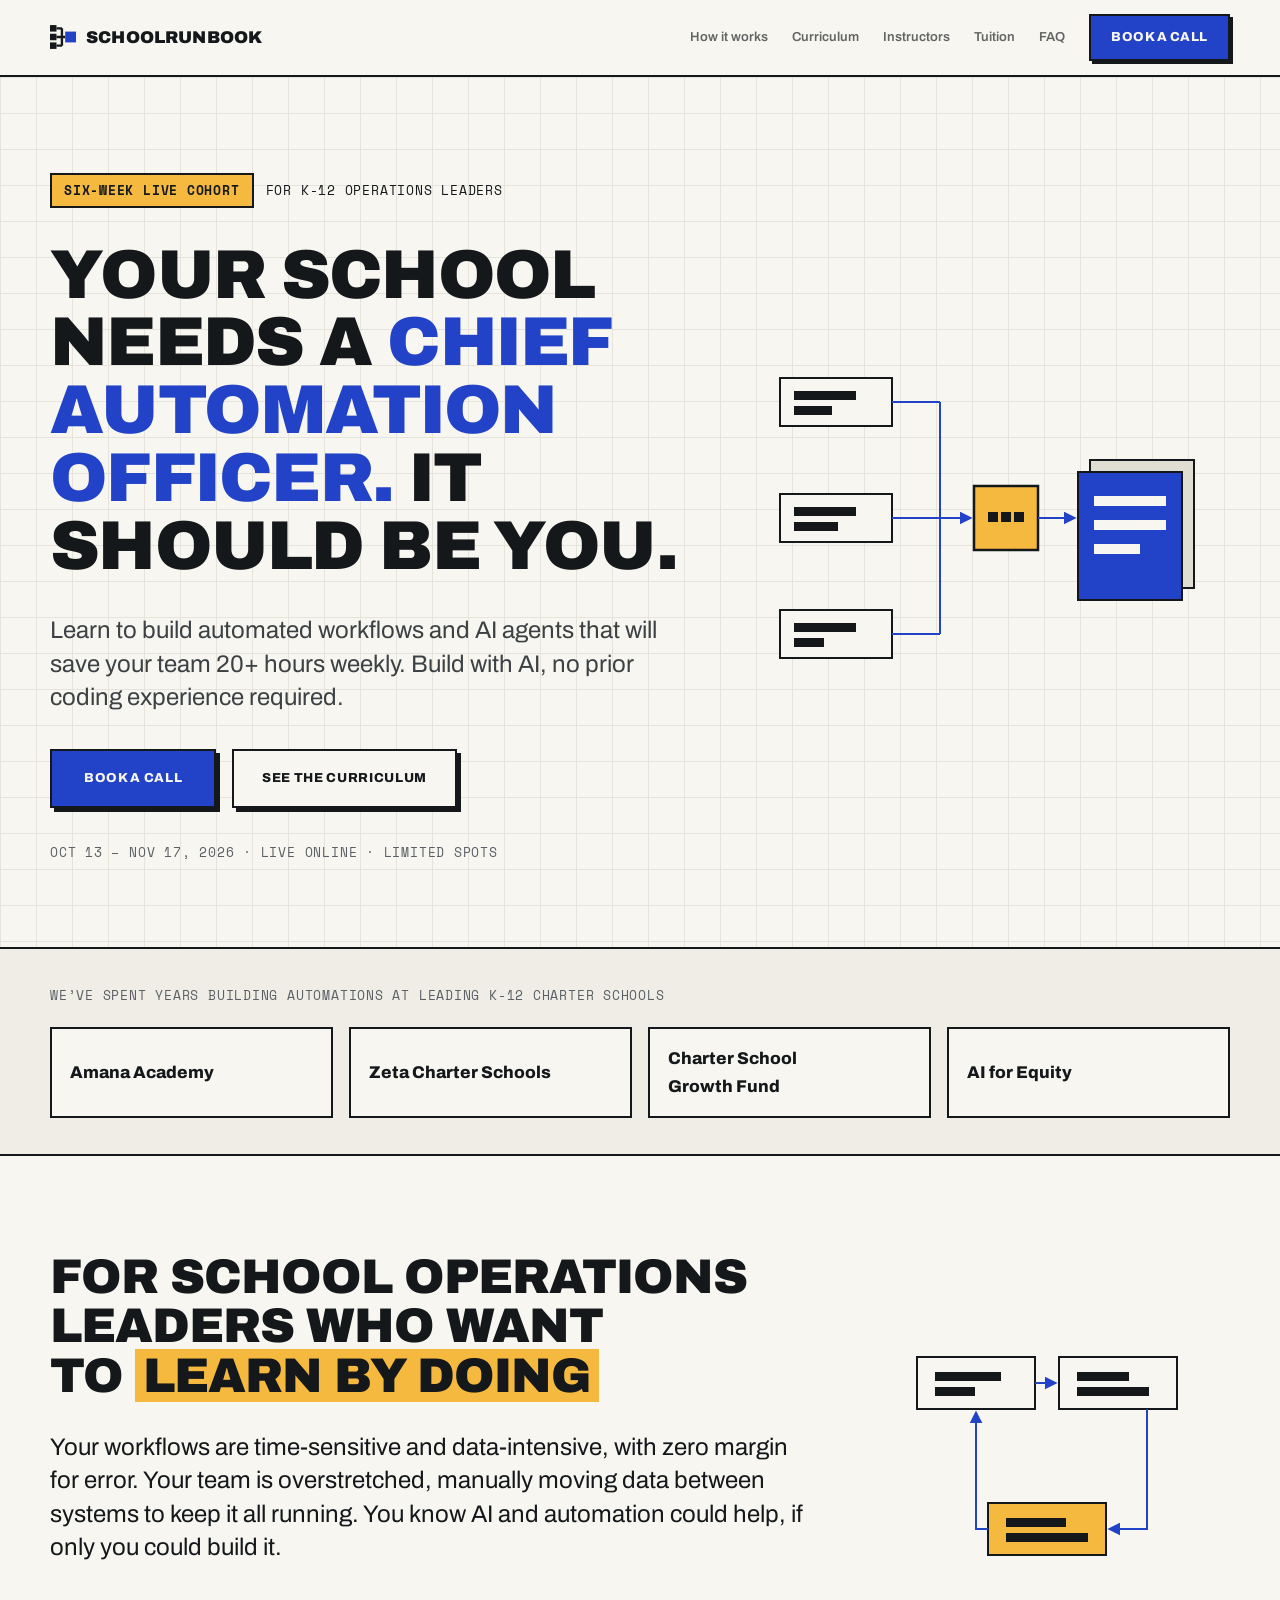
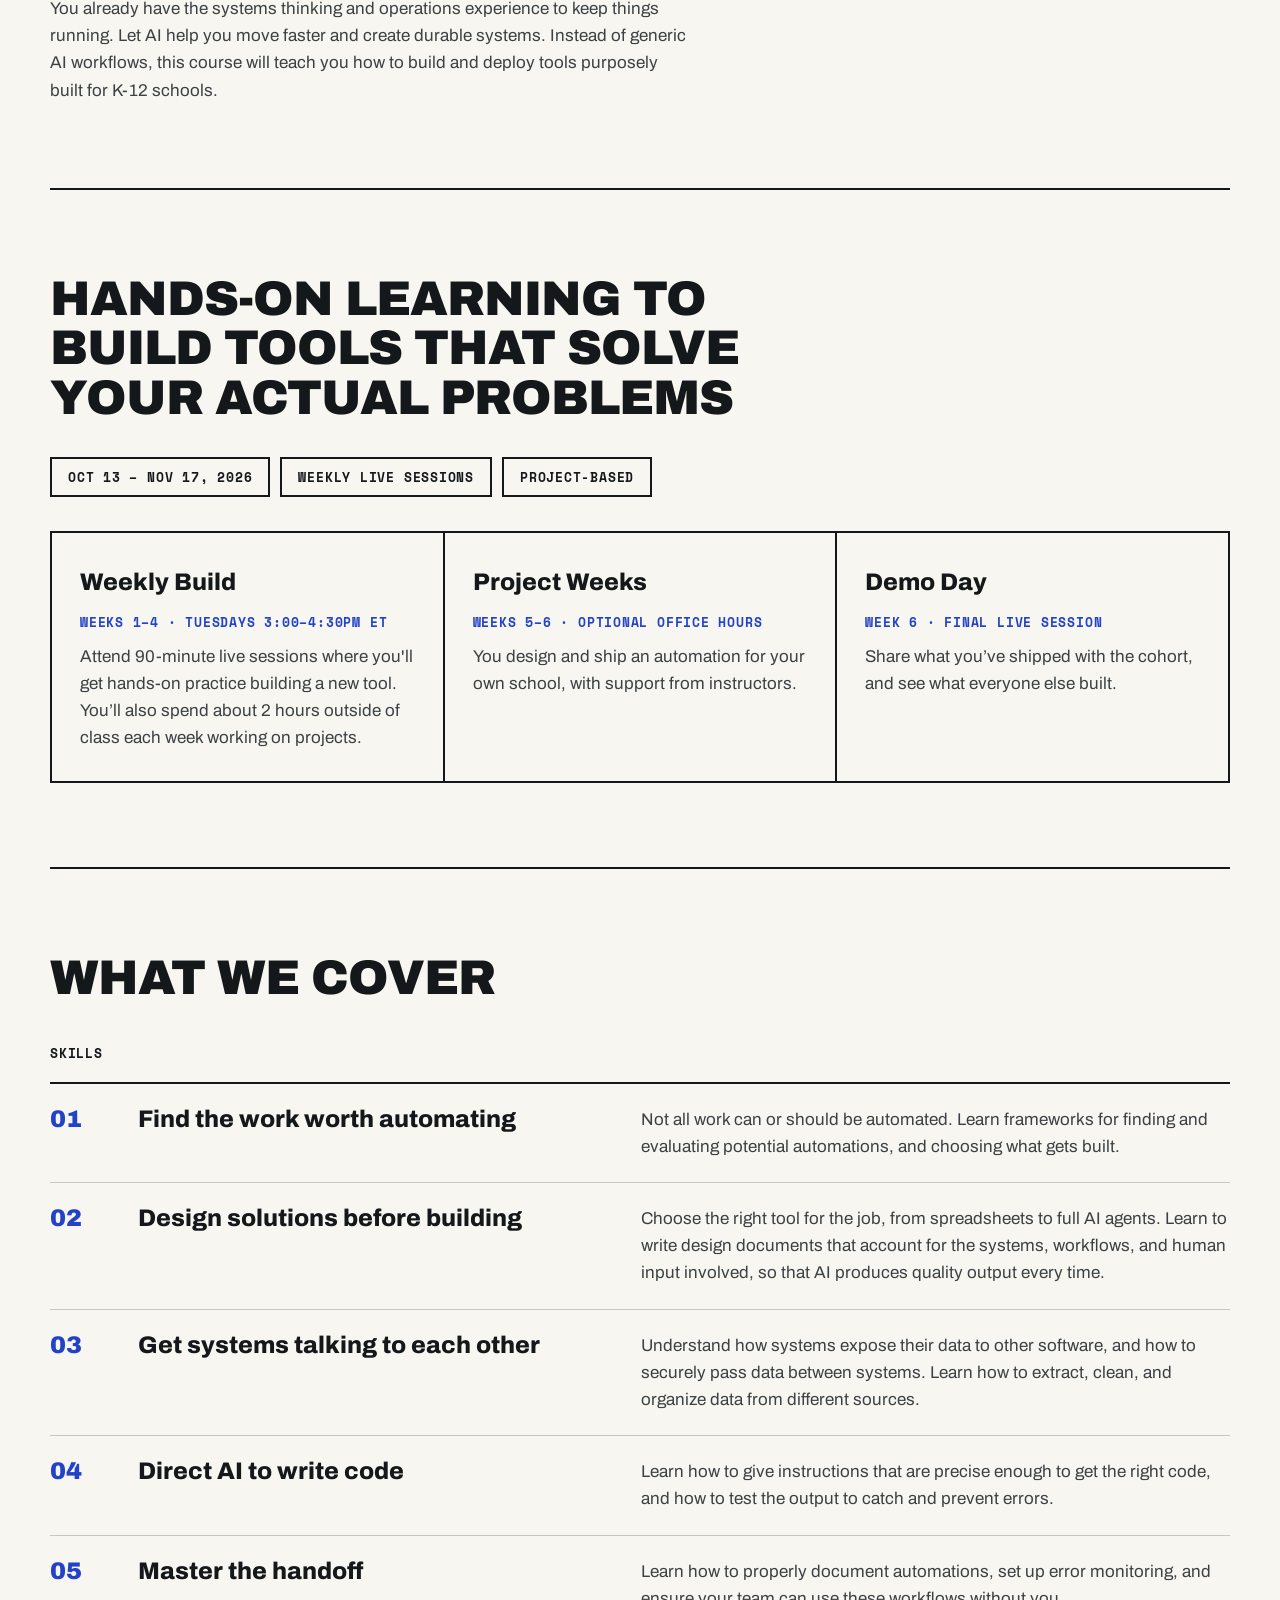
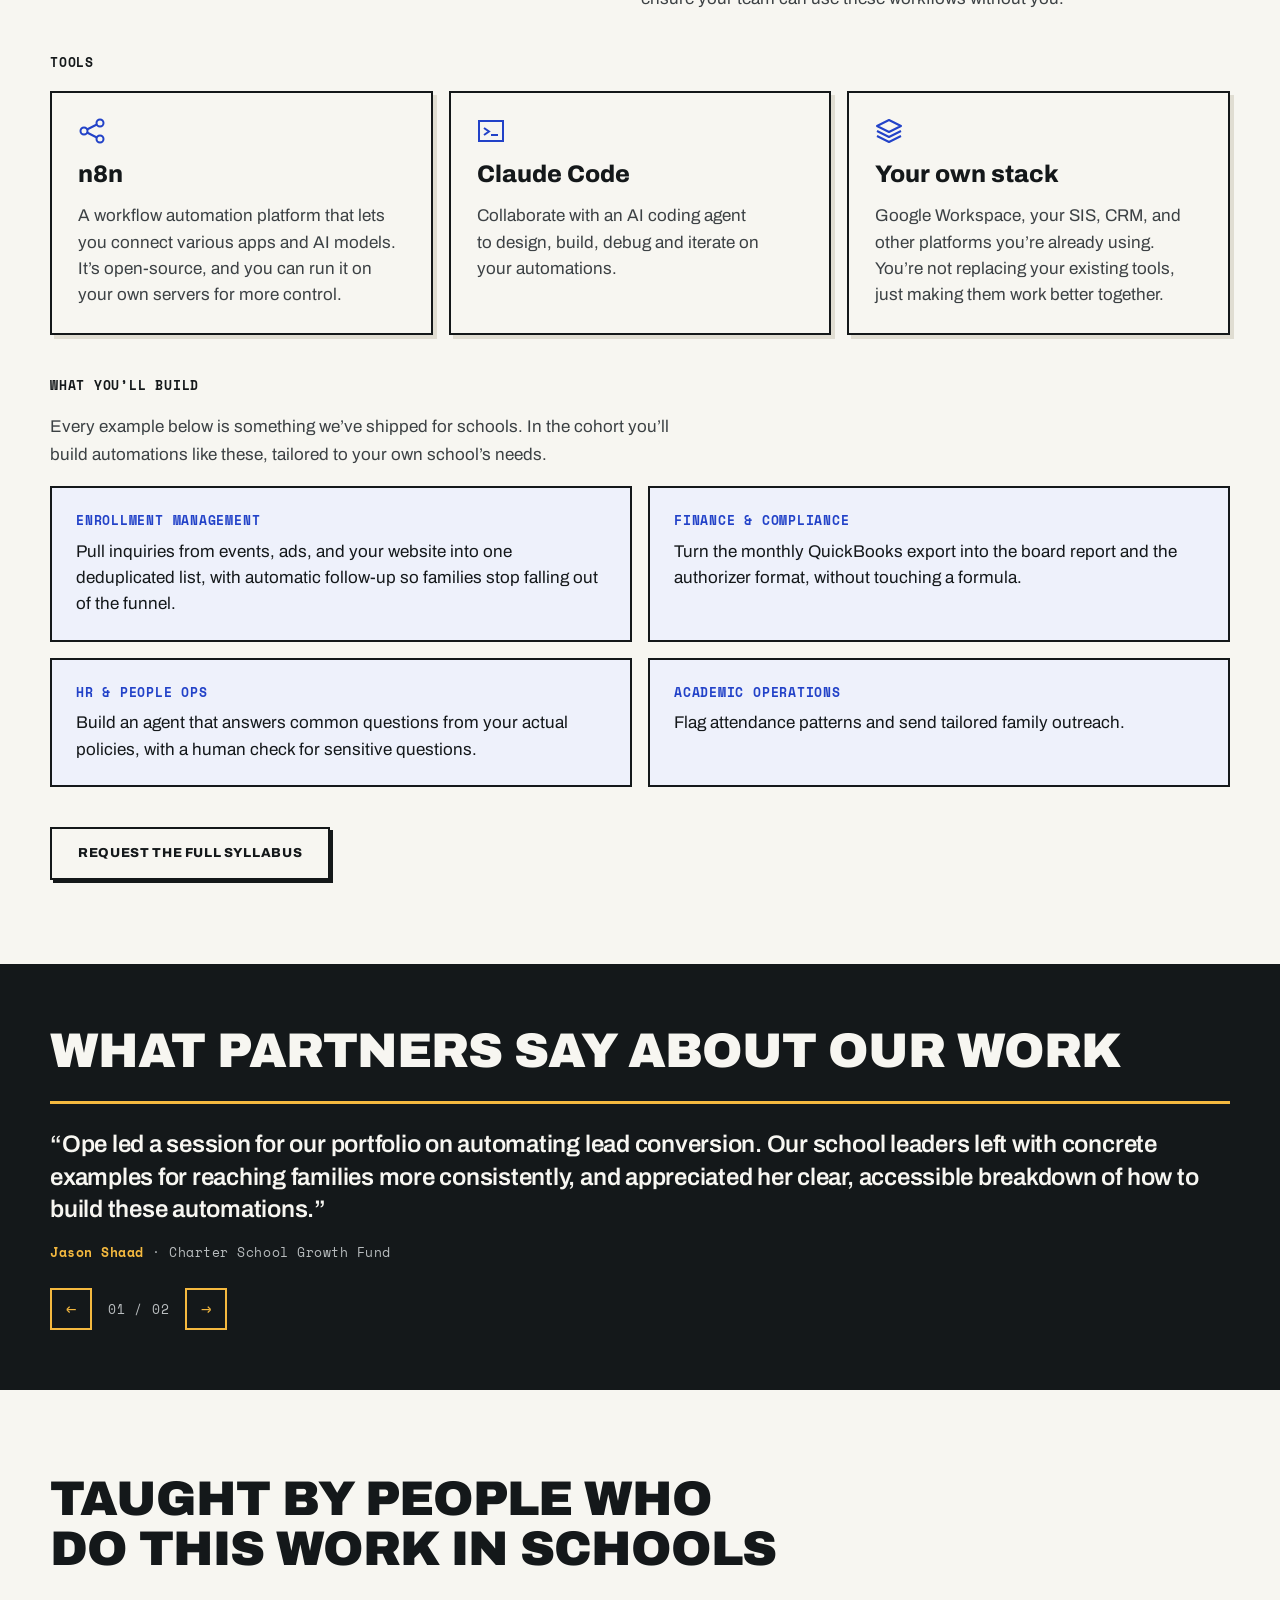
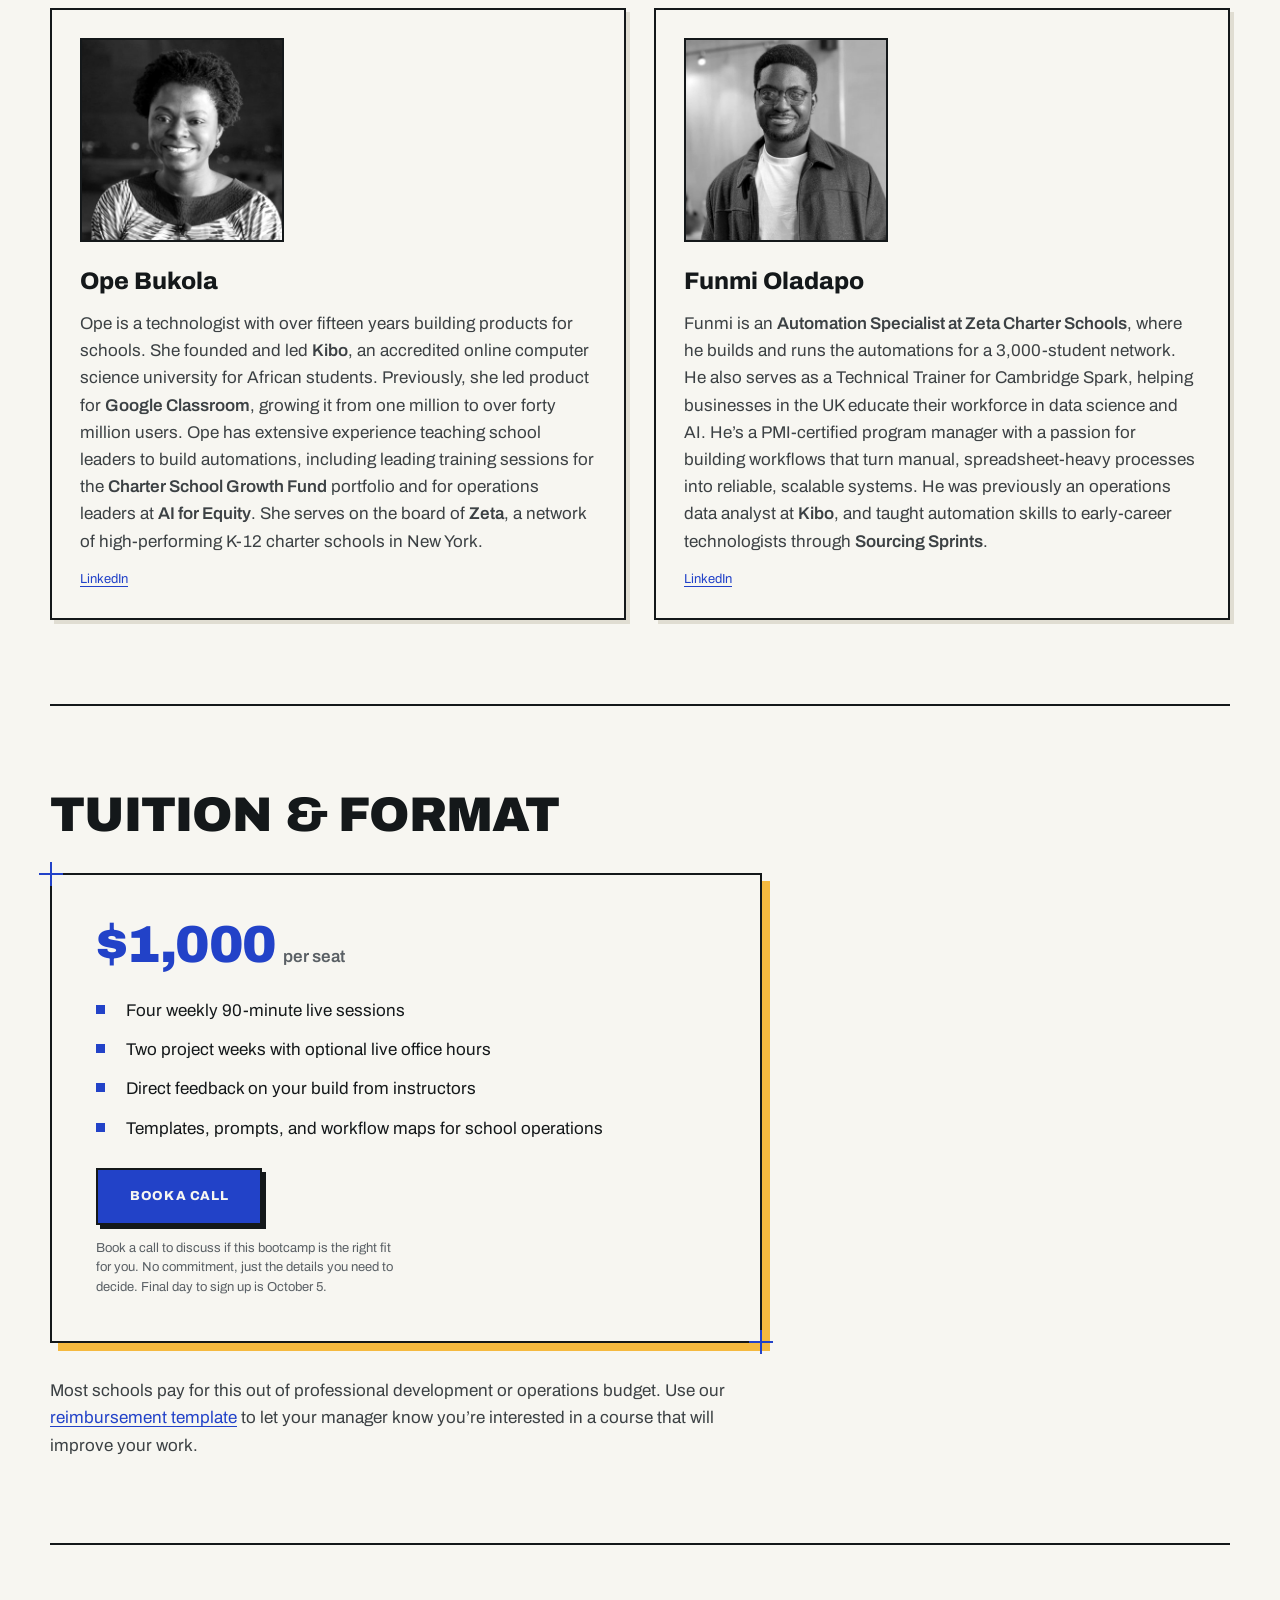
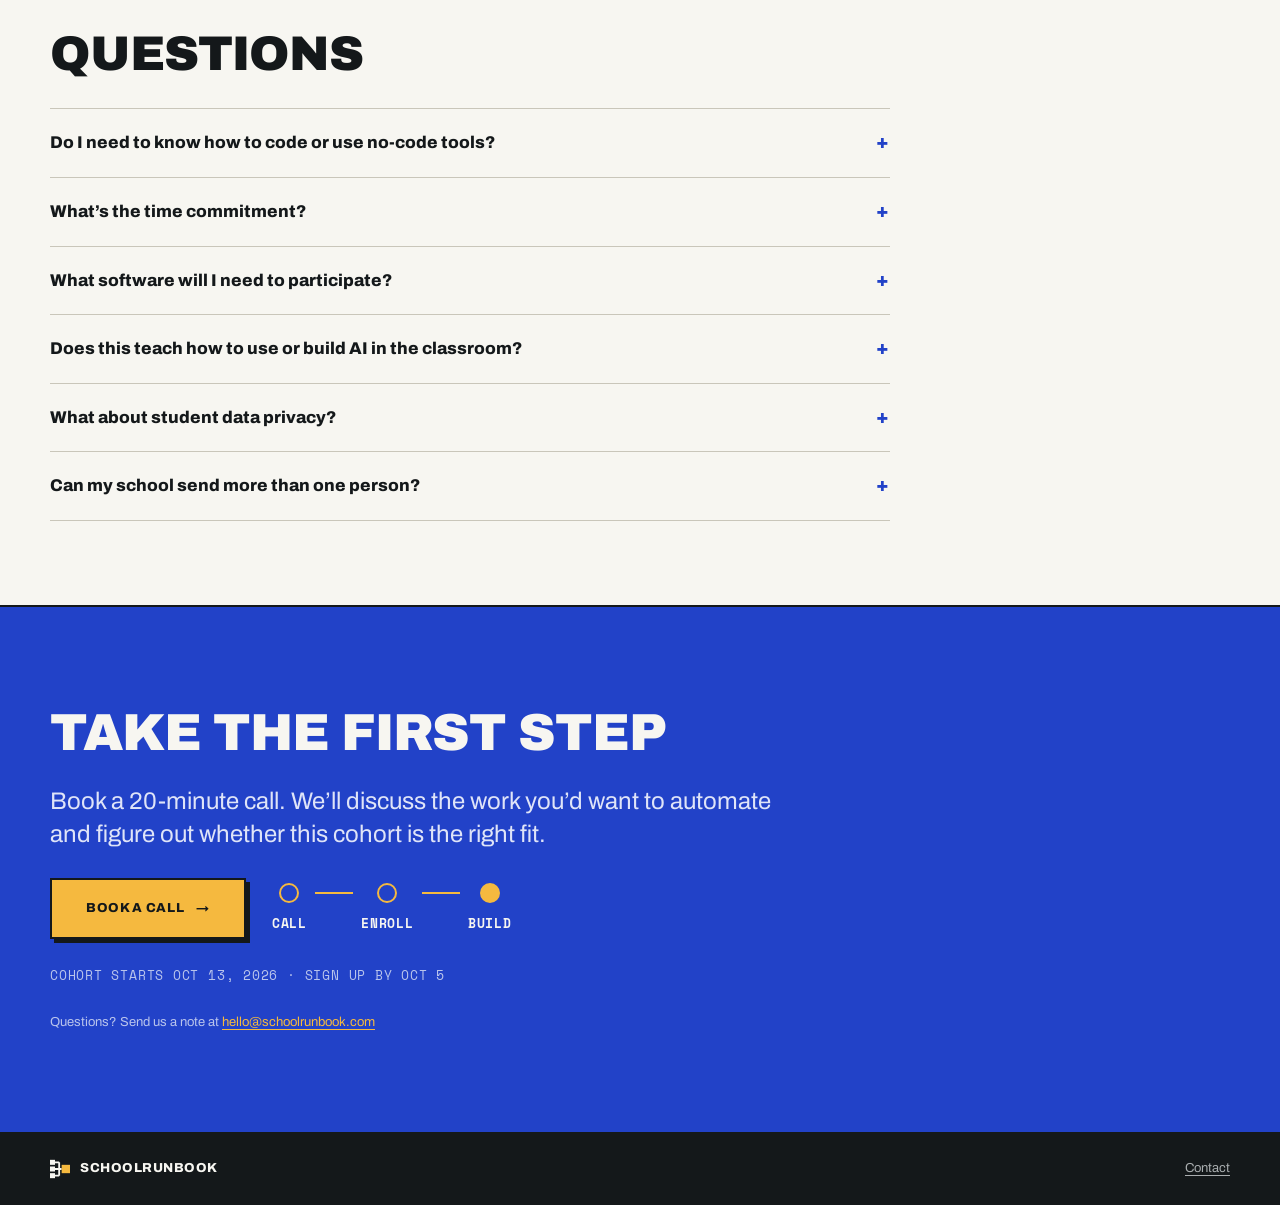
==== index.html @ 1dda89d2 "Add SchoolRunbook landing page Static single-page marketing site: semantic HTML, hand-written CSS an" ====
<!DOCTYPE html>
<html lang="en">

<head>
  <meta charset="utf-8">
  <meta name="viewport" content="width=device-width, initial-scale=1">
  <title>SchoolRunbook — Six-week live cohort for K-12 operations leaders</title>
  <link rel="icon" href="uploads/favicon.svg" type="image/svg+xml">
  <link rel="apple-touch-icon" sizes="180x180" href="uploads/apple-touch-icon-180.png">
  <meta name="description"
    content="Learn to build automated workflows and AI agents that will save your team 20+ hours weekly. Build with AI, no prior coding experience required.">
  <link rel="preconnect" href="https://fonts.googleapis.com">
  <link rel="preconnect" href="https://fonts.gstatic.com" crossorigin>
  <link rel="stylesheet"
    href="https://fonts.googleapis.com/css2?family=Archivo:wght@400..900&amp;family=Space+Mono:wght@400;700&amp;display=swap">
  <link rel="stylesheet" href="styles.css">
</head>

<body>

  <header class="site-header">
    <div class="header-inner">
      <a class="brand" href="#top"><svg aria-hidden="true" viewBox="0 0 24 24" class="brand-mark" fill="none">
          <g fill="#14181a">
            <rect x="0" y="1" width="6" height="6"></rect>
            <rect x="0" y="9" width="6" height="6"></rect>
            <rect x="0" y="17" width="6" height="6"></rect>
          </g>
          <g stroke="#14181a" stroke-width="2.2">
            <path d="M6 4 H11 M6 12 H11 M6 20 H11 M11 4 V20 M11 12 H14"></path>
          </g>
          <rect x="14" y="7" width="10" height="10" fill="#2242c8"></rect>
        </svg>SchoolRunbook</a>
      <nav class="nav" aria-label="Section navigation">
        <a class="nav-link" href="#how-it-works">How it works</a>
        <a class="nav-link" href="#curriculum">Curriculum</a>
        <a class="nav-link" href="#instructors">Instructors</a>
        <a class="nav-link" href="#tuition">Tuition</a>
        <a class="nav-link" href="#faq">FAQ</a>
        <a class="btn btn--primary btn--nav" href="https://app.onecal.io/b/opebukola/school-ops-ai-bootcamp"
          target="_blank" rel="noopener">Book a call</a>
      </nav>
    </div>
  </header>

  <section id="top" class="hero">
    <div class="hero-inner">
      <div class="hero-copy">
        <div class="eyebrow">
          <span class="tag">Six-week live cohort</span>
          <span class="eyebrow-rest">for K-12 operations leaders</span>
        </div>
        <h1 class="h1">Your school needs a <span class="blue">Chief Automation Officer.</span> It should be you.</h1>
        <p class="hero-lede">Learn to build automated workflows and AI agents that will save your team 20+ hours weekly.
          Build with AI, no prior coding experience required.</p>
        <div class="hero-actions">
          <a class="btn btn--primary" href="https://app.onecal.io/b/opebukola/school-ops-ai-bootcamp" target="_blank"
            rel="noopener">Book a call</a>
          <a class="btn btn--secondary" href="#curriculum">See the curriculum</a>
        </div>
        <p class="mono-meta">Oct 13 – Nov 17, 2026 · Live online · Limited spots</p>
      </div>
      <div class="hero-figure" aria-hidden="true">
        <svg viewBox="0 0 440 340" class="hero-svg" fill="none">
          <defs>
            <marker id="bp-ah" viewBox="0 0 10 10" refX="8" refY="5" markerWidth="6.5" markerHeight="6.5"
              orient="auto-start-reverse">
              <path d="M0 0 L10 5 L0 10 Z" fill="#2242c8"></path>
            </marker>
          </defs>
          <g stroke="#14181a" stroke-width="2" fill="#f7f6f1">
            <rect x="6" y="30" width="112" height="48"></rect>
            <rect x="6" y="146" width="112" height="48"></rect>
            <rect x="6" y="262" width="112" height="48"></rect>
          </g>
          <g fill="#14181a">
            <rect x="20" y="43" width="62" height="9"></rect>
            <rect x="20" y="58" width="38" height="9"></rect>
            <rect x="20" y="159" width="62" height="9"></rect>
            <rect x="20" y="174" width="44" height="9"></rect>
            <rect x="20" y="275" width="62" height="9"></rect>
            <rect x="20" y="290" width="30" height="9"></rect>
          </g>
          <g stroke="#2242c8" stroke-width="2">
            <path d="M118 54 H166 M118 170 H166 M118 286 H166 M166 54 V286 M166 170 H196" marker-end="url(#bp-ah)">
            </path>
          </g>
          <rect x="200" y="138" width="64" height="64" fill="#f5b93f" stroke="#14181a" stroke-width="2.5"></rect>
          <g fill="#14181a">
            <rect x="214" y="164" width="10" height="10"></rect>
            <rect x="227" y="164" width="10" height="10"></rect>
            <rect x="240" y="164" width="10" height="10"></rect>
          </g>
          <path d="M264 170 H300" stroke="#2242c8" stroke-width="2" marker-end="url(#bp-ah)"></path>
          <g stroke="#14181a" stroke-width="2">
            <rect x="316" y="112" width="104" height="128" fill="#e0ddd2"></rect>
            <rect x="304" y="124" width="104" height="128" fill="#2242c8"></rect>
          </g>
          <g fill="#f7f6f1">
            <rect x="320" y="148" width="72" height="10"></rect>
            <rect x="320" y="172" width="72" height="10"></rect>
            <rect x="320" y="196" width="46" height="10"></rect>
          </g>
        </svg>
      </div>
    </div>
  </section>

  <section class="logo-strip">
    <div class="logo-strip-inner">
      <p class="mono-meta">We’ve spent years building automations at leading K-12 charter schools</p>
      <div class="logo-grid grid-4">
        <div class="logo-box">Amana Academy</div>
        <div class="logo-box">Zeta Charter Schools</div>
        <div class="logo-box">Charter School Growth Fund</div>
        <div class="logo-box">AI for Equity</div>
      </div>
    </div>
  </section>

  <div class="wrap">

    <section id="program" class="program">
      <div class="program-copy">
        <h2 class="h2 program-h2">For school operations leaders who want to <span class="mark">learn by doing</span>
        </h2>
        <p class="program-lede">Your workflows are time-sensitive and data-intensive, with zero margin for error. Your
          team is overstretched, manually moving data between systems to keep it all running. You know AI and automation
          could help, if only you could build it.</p>
        <p class="program-body">You already have the systems thinking and operations experience to keep things running.
          Let AI help you move faster and create durable systems. Instead of generic AI workflows, this course will
          teach you how to build and deploy tools purposely built for K-12 schools.</p>
      </div>
      <div class="program-figure" aria-hidden="true">
        <svg viewBox="0 0 300 278" class="program-svg" fill="none">
          <defs>
            <marker id="bp-ah2" viewBox="0 0 10 10" refX="8" refY="5" markerWidth="6.5" markerHeight="6.5"
              orient="auto-start-reverse">
              <path d="M0 0 L10 5 L0 10 Z" fill="#2242c8"></path>
            </marker>
          </defs>
          <g stroke="#14181a" stroke-width="2">
            <rect x="20" y="18" width="118" height="52" fill="#f7f6f1"></rect>
            <rect x="162" y="18" width="118" height="52" fill="#f7f6f1"></rect>
            <rect x="91" y="164" width="118" height="52" fill="#f5b93f"></rect>
          </g>
          <g fill="#14181a">
            <rect x="38" y="33" width="66" height="9"></rect>
            <rect x="38" y="48" width="40" height="9"></rect>
            <rect x="180" y="33" width="52" height="9"></rect>
            <rect x="180" y="48" width="72" height="9"></rect>
            <rect x="109" y="179" width="60" height="9"></rect>
            <rect x="109" y="194" width="82" height="9"></rect>
          </g>
          <g stroke="#2242c8" stroke-width="2">
            <path d="M138 44 H158" marker-end="url(#bp-ah2)"></path>
            <path d="M250 70 V190 H213" marker-end="url(#bp-ah2)"></path>
            <path d="M91 190 H79 V74" marker-end="url(#bp-ah2)"></path>
          </g>
        </svg>
      </div>
    </section>

    <section id="how-it-works" class="how">
      <h2 class="h2 how-h2">Hands-on learning to build tools that solve your actual problems</h2>
      <div class="chips">
        <span class="chip">Oct 13 – Nov 17, 2026</span>
        <span class="chip">Weekly live sessions</span>
        <span class="chip">Project-based</span>
      </div>
      <div class="rule-grid">
        <div class="rule-cell">
          <h3 class="cell-title">Weekly Build</h3>
          <p class="cell-label">Weeks 1–4 · Tuesdays 3:00–4:30pm ET</p>
          <p class="cell-body">Attend 90-minute live sessions where you'll get hands-on practice building a new tool.
            You’ll also spend about 2 hours outside of class each week working on projects.</p>
        </div>
        <div class="rule-cell">
          <h3 class="cell-title">Project Weeks</h3>
          <p class="cell-label">Weeks 5–6 · Optional Office Hours</p>
          <p class="cell-body">You design and ship an automation for your own school, with support from instructors.</p>
        </div>
        <div class="rule-cell">
          <h3 class="cell-title">Demo Day</h3>
          <p class="cell-label">Week 6 · Final live session</p>
          <p class="cell-body">Share what you’ve shipped with the cohort, and see what everyone else built.</p>
        </div>
      </div>
    </section>

    <section id="curriculum" class="curriculum">
      <div class="curriculum-head">
        <h2 class="h2">What we cover</h2>
      </div>

      <div class="skills">
        <h3 class="mono-head mono-head--skills">Skills</h3>
        <div class="skill-row skill-row--first">
          <span class="skill-num">01</span>
          <h3 class="skill-title">Find the work worth automating</h3>
          <p class="skill-body">Not all work can or should be automated. Learn frameworks for finding and evaluating
            potential automations, and choosing what gets built.</p>
        </div>
        <div class="skill-row">
          <span class="skill-num">02</span>
          <h3 class="skill-title">Design solutions before building</h3>
          <p class="skill-body">Choose the right tool for the job, from spreadsheets to full AI agents. Learn to write
            design documents that account for the systems, workflows, and human input involved, so that AI produces
            quality output every time.&nbsp;</p>
        </div>
        <div class="skill-row">
          <span class="skill-num">03</span>
          <h3 class="skill-title">Get systems talking to each other</h3>
          <p class="skill-body">Understand how systems expose their data to other software, and how to securely pass
            data between systems. Learn how to extract, clean, and organize data from different sources.</p>
        </div>
        <div class="skill-row">
          <span class="skill-num">04</span>
          <h3 class="skill-title">Direct AI to write code</h3>
          <p class="skill-body">Learn how to give instructions that are precise enough to get the right code, and how to
            test the output to catch and prevent errors.</p>
        </div>
        <div class="skill-row skill-row--last">
          <span class="skill-num">05</span>
          <h3 class="skill-title">Master the handoff</h3>
          <p class="skill-body">Learn how to properly document automations, set up error monitoring, and ensure your
            team can use these workflows without you.</p>
        </div>
      </div>

      <div class="tools">
        <h3 class="mono-head">Tools</h3>
        <div class="tool-grid grid-3">
          <article class="tool-card">
            <svg aria-hidden="true" viewBox="0 0 28 28" class="tool-icon" fill="none" stroke="#2242c8" stroke-width="2">
              <circle cx="6" cy="14" r="3.5"></circle>
              <circle cx="22" cy="6" r="3.5"></circle>
              <circle cx="22" cy="22" r="3.5"></circle>
              <path d="M9 12.5 L18.8 7.5 M9 15.5 L18.8 20.5"></path>
            </svg>
            <h4 class="tool-title">n8n</h4>
            <p class="tool-body">A workflow automation platform that lets you connect various apps and AI models. It’s
              open-source, and you can run it on your own servers for more control.</p>
          </article>
          <article class="tool-card">
            <svg aria-hidden="true" viewBox="0 0 28 28" class="tool-icon" fill="none" stroke="#2242c8" stroke-width="2">
              <rect x="2" y="4" width="24" height="20"></rect>
              <path d="M7 11 L12 14.5 L7 18 M14 18 H21"></path>
            </svg>
            <h4 class="tool-title">Claude Code</h4>
            <p class="tool-body">Collaborate with an AI coding agent to design, build, debug and iterate on your
              automations.</p>
          </article>
          <article class="tool-card">
            <svg aria-hidden="true" viewBox="0 0 28 28" class="tool-icon" fill="none" stroke="#2242c8" stroke-width="2"
              stroke-linejoin="round">
              <path d="M14 3 L26 9 L14 15 L2 9 Z"></path>
              <path d="M2 14 L14 20 L26 14"></path>
              <path d="M2 19 L14 25 L26 19"></path>
            </svg>
            <h4 class="tool-title">Your own stack</h4>
            <p class="tool-body">Google Workspace, your SIS, CRM, and other platforms you’re already using. You’re not
              replacing your existing tools, just making them work better together.</p>
          </article>
        </div>
      </div>

      <div class="builds">
        <h3 class="mono-head">What you’ll build</h3>
        <p class="builds-intro">Every example below is something we’ve shipped for schools. In the cohort you’ll build
          automations like these, tailored to your own school’s needs.</p>
        <div class="build-grid grid-2">
          <article class="build-card"><span class="build-label">Enrollment management</span>
            <p class="build-body">Pull inquiries from events, ads, and your website into one deduplicated
              list, with automatic follow-up so families stop falling out of the funnel.</p>
          </article>
          <article class="build-card"><span class="build-label">Finance &amp; compliance</span>
            <p class="build-body">Turn the monthly QuickBooks export into the board report and the authorizer format,
              without touching a formula.</p>
          </article>
          <article class="build-card"><span class="build-label">HR &amp; people ops</span>
            <p class="build-body"> Build an agent that answers common questions from your actual policies,
              with a human check for sensitive questions.</p>
          </article>
          <article class="build-card"><span class="build-label">Academic operations</span>
            <p class="build-body">Flag attendance patterns and send tailored family outreach.</p>
          </article>
        </div>
      </div>

      <div><a class="btn btn--outline" href="mailto:hello@schoolrunbook.com?subject=Full%20syllabus%20request">Request
          the full syllabus</a></div>
    </section>

  </div>

  <section class="quotes">
    <div class="quotes-inner">
      <h2 class="h2">What partners say about our work</h2>
      <div class="carousel-viewport">
        <div class="carousel-track" data-carousel-track>
          <figure class="quote">
            <blockquote class="quote-text">“Ope led a session for our portfolio on automating lead conversion. Our
              school leaders left with concrete examples for reaching families more consistently, and appreciated her
              clear, accessible breakdown of how to build these automations.”</blockquote>
            <figcaption class="quote-caption"><strong>Jason Shaad</strong> · Charter School Growth Fund</figcaption>
          </figure>
          <figure class="quote">
            <blockquote class="quote-text">“Ope and Funmi built automations to address problems for our school leaders,
              ranging from monthly tech compliance checks to teacher scheduling. They shipped working tools, and handed
              each one off with documentation and a walkthrough. I’m consistently impressed by what they’re able to
              build.”</blockquote>
            <figcaption class="quote-caption"><strong>Alex Horowitz</strong> · Chief Program Officer, AI for Equity
            </figcaption>
          </figure>
        </div>
      </div>
      <div class="carousel-controls">
        <button type="button" class="carousel-btn" aria-label="Previous quote" data-carousel-prev>←</button>
        <span class="carousel-counter" data-carousel-counter aria-live="polite">01 / 02</span>
        <button type="button" class="carousel-btn" aria-label="Next quote" data-carousel-next>→</button>
      </div>
    </div>
  </section>

  <div class="wrap">

    <section id="instructors" class="instructors">
      <h2 class="h2 instructors-h2">Taught by people who do this work in schools</h2>
      <div class="instructor-grid grid-2">
        <article class="instructor-card">
          <div class="photo-frame">
            <img class="photo photo--ope" src="uploads/ope.jpeg" alt="Ope Bukola" width="200" height="200">
          </div>
          <div class="instructor-copy">
            <h3 class="instructor-name">Ope Bukola</h3>
            <p class="instructor-bio">Ope is a technologist with over fifteen years building products for schools. She
              founded and led <strong>Kibo</strong>, an accredited online computer science university for African
              students. Previously, she led product for <strong>Google Classroom</strong>, growing it from one million
              to over forty million users. Ope has extensive experience teaching school leaders to build automations,
              including leading training sessions for the <strong>Charter School Growth Fund</strong> portfolio and for
              operations leaders at <strong>AI for Equity</strong>. She serves on the board of <strong>Zeta</strong>, a
              network of high-performing K-12 charter schools in New York.</p>
            <p class="instructor-link"><a href="https://linkedin.com/in/opebukola" target="_blank"
                rel="noopener">LinkedIn</a></p>
          </div>
        </article>
        <article class="instructor-card">
          <div class="photo-frame">
            <img class="photo photo--funmi" src="uploads/funmi.jpeg" alt="Funmi Oladapo" width="200" height="200">
          </div>
          <div class="instructor-copy">
            <h3 class="instructor-name">Funmi Oladapo</h3>
            <p class="instructor-bio">Funmi is an <strong>Automation Specialist at Zeta Charter Schools</strong>, where
              he builds and runs the automations for a 3,000-student network. He also serves as a Technical Trainer for
              Cambridge Spark, helping businesses in the UK educate their workforce in data science and AI. He’s a
              PMI-certified program manager with a passion for building workflows that turn manual, spreadsheet-heavy
              processes into reliable, scalable systems. He was previously an operations data analyst at
              <strong>Kibo</strong>, and taught automation skills to early-career technologists through <strong>Sourcing
                Sprints</strong>.
            </p>
            <p class="instructor-link"><a href="https://www.linkedin.com/in/oluwafunminiyioladapo/" target="_blank"
                rel="noopener">LinkedIn</a></p>
          </div>
        </article>
      </div>
    </section>

    <section id="tuition" class="tuition">
      <h2 class="h2">Tuition &amp; format</h2>
      <div class="tuition-card">
        <svg aria-hidden="true" viewBox="0 0 24 24" class="crosshair crosshair--tl">
          <path d="M12 0 V24 M0 12 H24" stroke="#2242c8" stroke-width="2"></path>
        </svg>
        <svg aria-hidden="true" viewBox="0 0 24 24" class="crosshair crosshair--br">
          <path d="M12 0 V24 M0 12 H24" stroke="#2242c8" stroke-width="2"></path>
        </svg>
        <p class="price">$1,000 <span class="price-unit">per seat</span></p>
        <ul class="tuition-list">
          <li><span class="bullet"></span><span>Four weekly 90-minute live sessions</span></li>
          <li><span class="bullet"></span><span>Two project weeks with optional live office hours</span></li>
          <li><span class="bullet"></span><span>Direct feedback on your build from instructors</span></li>
          <li><span class="bullet"></span><span>Templates, prompts, and workflow maps for school operations</span></li>
        </ul>
        <div class="tuition-cta">
          <a class="btn btn--primary btn--tuition" href="https://app.onecal.io/b/opebukola/school-ops-ai-bootcamp"
            target="_blank" rel="noopener">Book a call</a>
          <p class="tuition-note">Book a call to discuss if this bootcamp is the right fit for you. No commitment, just
            the details you need to decide. Final day to sign up is October 5.</p>
        </div>
      </div>
      <p class="tuition-reimburse">Most schools pay for this out of professional development or operations budget. Use
        our <a href="https://docs.google.com/document/d/1ceFCR1zkch9ToUp9NZDBjk29moKRmifsuY_CyIdZi98/preview?tab=t.0"
          target="_blank" rel="noopener">reimbursement template</a> to let your manager know you’re interested in a
        course that will improve your work.</p>
    </section>

    <section id="faq" class="faq">
      <h2 class="h2">Questions</h2>
      <div class="faq-list">
        <details class="faq-item">
          <summary class="faq-summary"><span class="faq-q">Do I need to know how to code or use no-code
              tools?</span><span class="faq-plus" data-plus aria-hidden="true">+</span></summary>
          <p class="faq-a">Nope! No coding experience is necessary to take the class. We’ll teach you everything you
            need to know to start building automations using Claude Code. When there’s code, Claude writes it and you
            verify the results — learning to direct and review it is the skill we’re teaching.</p>
        </details>
        <details class="faq-item">
          <summary class="faq-summary"><span class="faq-q">What’s the time commitment?</span><span class="faq-plus"
              data-plus aria-hidden="true">+</span></summary>
          <p class="faq-a">This bootcamp was built for busy professionals. You’ll attend a weekly 90-minute live class
            in weeks 1–4, and will also spend about 2 hours outside of class each week on your own build. Plan for about
            30 hours total over the 6 week period, including time spent on your final project.</p>
        </details>
        <details class="faq-item">
          <summary class="faq-summary"><span class="faq-q">What software will I need to participate?</span><span
              class="faq-plus" data-plus aria-hidden="true">+</span></summary>
          <p class="faq-a">n8n and Claude, plus the systems your school already uses. Both are low-cost subscriptions on
            top of tuition, and we’ll send the setup list and current pricing once you’re registered.</p>
        </details>
        <details class="faq-item">
          <summary class="faq-summary"><span class="faq-q">Does this teach how to use or build AI in the
              classroom?</span><span class="faq-plus" data-plus aria-hidden="true">+</span></summary>
          <p class="faq-a">No, and deliberately so. Our primary focus is on school operations. We cover some academic
            operations, but don’t touch instruction or classroom AI.</p>
        </details>
        <details class="faq-item">
          <summary class="faq-summary"><span class="faq-q">What about student data privacy?</span><span class="faq-plus"
              data-plus aria-hidden="true">+</span></summary>
          <p class="faq-a">Covered in session two, before you build anything that touches student information. You’ll
            leave with a checklist for deciding what’s safe to automate — and several of the highest-value workflows in
            a school don’t touch student data at all.</p>
        </details>
        <details class="faq-item faq-item--last">
          <summary class="faq-summary"><span class="faq-q">Can my school send more than one person?</span><span
              class="faq-plus" data-plus aria-hidden="true">+</span></summary>
          <p class="faq-a">Yes, and we’d encourage it! Mention it on your call if two or more people plan to join from
            your school, and we’ll provide a small discount.</p>
        </details>
      </div>
    </section>

  </div>

  <section id="register" class="register">
    <div class="register-inner">
      <h2 class="h2 register-h2">Take the first step</h2>
      <p class="register-lede">Book a 20-minute call. We’ll discuss the work you’d want to automate and figure out
        whether this cohort is the right fit.</p>
      <div class="register-row">
        <a class="btn btn--amber" href="https://app.onecal.io/b/opebukola/school-ops-ai-bootcamp" target="_blank"
          rel="noopener">Book a call <span aria-hidden="true">→</span></a>
        <div class="stepper" aria-hidden="true"><span class="dot"></span><span class="connector"></span><span
            class="dot"></span><span class="connector"></span><span class="dot dot--filled"></span><span
            class="step-label step-label--1">Call</span><span class="step-label step-label--2">Enroll</span><span
            class="step-label step-label--3">Build</span></div>
      </div>
      <p class="register-meta">Cohort starts Oct 13, 2026 · Sign up by Oct 5</p>
      <p class="register-contact">Questions? Send us a note at&nbsp;<a class="contact-link"
          href="mailto:hello@schoolrunbook.com">hello@schoolrunbook.com</a></p>
    </div>
  </section>

  <footer class="site-footer">
    <div class="footer-inner">
      <span class="footer-brand"><svg aria-hidden="true" viewBox="0 0 24 24" class="footer-mark" fill="none">
          <g fill="#f7f6f1">
            <rect x="0" y="1" width="6" height="6"></rect>
            <rect x="0" y="9" width="6" height="6"></rect>
            <rect x="0" y="17" width="6" height="6"></rect>
          </g>
          <g stroke="#f7f6f1" stroke-width="2.2">
            <path d="M6 4 H11 M6 12 H11 M6 20 H11 M11 4 V20 M11 12 H14"></path>
          </g>
          <rect x="14" y="7" width="10" height="10" fill="#f5b93f"></rect>
        </svg>SchoolRunbook</span>
      <span class="footer-links"><a href="mailto:hello@schoolrunbook.com">Contact</a></span>
    </div>
  </footer>

  <script src="main.js" defer></script>
</body>

</html>
---- styles.css ----
/* ============================================================
   SchoolRunbook — neo-brutalist / blueprint landing page
   Tokens, then sections top → bottom, then responsive rules.
   Box model is content-box throughout (matches the design ref:
   e.g. the tuition card is 620 content + 44*2 pad + 2*2 border
   = 712, which is why the paragraph under it is max-width 712).
   ============================================================ */

:root {
  --paper: #f7f6f1;
  --paper-2: #efede5;
  --grid-line: #e6e4da;
  --soft-shadow: #e0ddd2;
  --hairline: #c9c6ba;
  --ink: #14181a;
  --ink-soft: #3c4144;
  --ink-muted: #5a6065;
  --blue: #2242c8;
  --blue-hover: #1a35a6;
  --blue-tint: #eef1fb;
  --amber: #f5b93f;
  --amber-hover: #ffd061;
  --on-blue: #dfe4f8;
  --on-blue-muted: #b9c4ec;
  --on-ink: #b9bdbf;
  --on-ink-muted: #a9adaf;

  --sans: Archivo, sans-serif;
  --mono: 'Space Mono', monospace;

  --content: 1180px;
  --gutter: 32px;
}

/* ---------- base ---------- */

html {
  scroll-behavior: smooth;
  scroll-padding-top: 90px;
}

body {
  margin: 0;
  background: var(--paper);
  color: var(--ink);
  font-family: var(--sans);
  font-size: 17px;
  line-height: 1.6;
  text-wrap: pretty;
  overflow-x: clip;
  -webkit-font-smoothing: antialiased;
}

::selection {
  background: var(--amber);
  color: var(--ink);
}

:focus-visible {
  outline: 2px solid var(--blue);
  outline-offset: 2px;
}

a {
  color: var(--blue);
  text-underline-offset: 3px;
}

a:hover {
  color: var(--ink);
}

img {
  max-width: 100%;
}

@media (prefers-reduced-motion: reduce) {
  html { scroll-behavior: auto; }
  * { transition-duration: 0.01ms !important; }
}

/* ---------- shared layout ---------- */

.wrap {
  max-width: var(--content);
  margin: 0 auto;
  padding: 0 var(--gutter);
}

/* ---------- shared type ---------- */

.h1 {
  font-family: var(--sans);
  font-weight: 900;
  font-size: clamp(32px, 5.4vw, 76px);
  line-height: 0.98;
  letter-spacing: -0.025em;
  word-spacing: 0.08em;
  text-transform: uppercase;
  margin: 0;
  max-width: 22ch;
}

.h2 {
  font-family: var(--sans);
  font-weight: 900;
  font-size: clamp(24px, 3.8vw, 52px);
  line-height: 1.02;
  letter-spacing: -0.02em;
  word-spacing: 0.08em;
  text-transform: uppercase;
  text-wrap: balance;
  margin: 0;
}

.blue { color: var(--blue); }

.mark {
  background: var(--amber);
  padding: 0 8px;
}

/* The 13px mono label: 13 / ls .06em / uppercase / 700 */
.mono-meta,
.mono-head,
.chip,
.cell-label,
.build-label,
.step-label,
.register-meta {
  font-family: var(--mono);
  font-size: 13px;
  letter-spacing: 0.06em;
  text-transform: uppercase;
  font-weight: 700;
}

/* the two running meta lines are the 400 variant of the label */
.mono-meta,
.register-meta {
  font-weight: 400;
}

.mono-meta {
  margin: 0;
  color: var(--ink-muted);
}

.mono-head { margin: 0; }

/* ---------- buttons ---------- */

.btn {
  display: inline-block;
  font-family: var(--sans);
  font-weight: 800;
  font-size: 13px;
  letter-spacing: 0.05em;
  text-transform: uppercase;
  text-decoration: none;
  padding: 17px 32px;
  border: 2px solid var(--ink);
  box-shadow: 4px 4px 0 var(--ink);
}

.btn--primary,
.btn--primary:hover {
  background: var(--blue);
  color: var(--paper);
}

.btn--primary:hover { background: var(--blue-hover); }

.btn--secondary,
.btn--secondary:hover {
  background: var(--paper);
  color: var(--ink);
  padding: 17px 28px;
}

.btn--secondary:hover { background: var(--amber); }

.btn--nav {
  letter-spacing: 0.04em;
  padding: 11px 20px;
  white-space: nowrap;
  box-shadow: 3px 3px 0 var(--ink);
}

.btn--outline,
.btn--outline:hover {
  background: var(--paper);
  color: var(--ink);
  padding: 14px 26px;
  box-shadow: 3px 3px 0 var(--ink);
}

.btn--outline:hover { background: var(--amber); }

.btn--amber,
.btn--amber:hover {
  background: var(--amber);
  color: var(--ink);
  padding: 18px 34px;
  display: inline-flex;
  align-items: center;
  gap: 12px;
}

.btn--amber:hover { background: var(--amber-hover); }

.btn--tuition { padding: 16px 32px; }

/* ---------- header ---------- */

.site-header {
  position: sticky;
  top: 0;
  z-index: 60;
  background: var(--paper);
  border-bottom: 2px solid var(--ink);
}

.header-inner {
  max-width: var(--content);
  margin: 0 auto;
  padding: 14px var(--gutter);
  display: flex;
  flex-wrap: wrap;
  align-items: center;
  gap: 12px 28px;
}

.brand,
.brand:hover {
  font-family: var(--sans);
  font-weight: 900;
  font-size: 17px;
  letter-spacing: 0.01em;
  text-transform: uppercase;
  color: var(--ink);
  text-decoration: none;
  white-space: nowrap;
  display: flex;
  align-items: center;
  gap: 10px;
}

.brand-mark {
  width: 26px;
  height: 26px;
  flex: none;
  display: block;
}

.nav {
  display: flex;
  flex-wrap: wrap;
  align-items: center;
  gap: 10px 24px;
  margin-left: auto;
  font-size: 13px;
  font-weight: 600;
}

.nav-link,
.nav-link:hover {
  color: var(--ink);
  text-decoration: none;
}

.nav-link { opacity: 0.65; }
.nav-link:hover { opacity: 1; }

/* ---------- hero ---------- */

.hero {
  border-bottom: 2px solid var(--ink);
  background-image:
    linear-gradient(var(--grid-line) 1px, transparent 1px),
    linear-gradient(90deg, var(--grid-line) 1px, transparent 1px);
  background-size: 36px 36px;
}

.hero-inner {
  max-width: var(--content);
  margin: 0 auto;
  padding: 96px var(--gutter) 84px;
  display: grid;
  grid-template-columns: minmax(0, 1.05fr) minmax(0, 0.75fr);
  gap: 48px;
  align-items: center;
}

.hero-copy {
  display: grid;
  gap: 34px;
}

.eyebrow {
  display: flex;
  align-items: center;
  gap: 12px;
  font-family: var(--mono);
  font-size: 13px;
  letter-spacing: 0.06em;
  text-transform: uppercase;
}

.tag {
  background: var(--amber);
  border: 2px solid var(--ink);
  padding: 5px 12px;
  font-weight: 700;
}

.eyebrow-rest { font-weight: 400; }

.hero-lede {
  margin: 0;
  font-size: clamp(17px, 2.2vw, 24px);
  line-height: 1.4;
  max-width: 48ch;
  color: var(--ink-soft);
}

.hero-actions {
  display: flex;
  flex-wrap: wrap;
  align-items: center;
  gap: 16px;
}

.hero-figure {
  min-width: 0;
  display: flex;
  justify-content: center;
}

.hero-svg {
  width: 100%;
  height: auto;
  display: block;
  max-width: 440px;
}

/* ---------- logo strip ---------- */

.logo-strip {
  border-bottom: 2px solid var(--ink);
  background: var(--paper-2);
}

.logo-strip-inner {
  max-width: var(--content);
  margin: 0 auto;
  padding: 36px var(--gutter);
  display: grid;
  gap: 22px;
}

.logo-grid {
  display: grid;
  grid-template-columns: repeat(4, minmax(0, 1fr));
  gap: 16px;
}

.logo-box {
  border: 2px solid var(--ink);
  background: var(--paper);
  padding: 16px 18px;
  display: flex;
  align-items: center;
  font-family: var(--sans);
  font-weight: 800;
  font-size: 17px;
}

/* ---------- who this is for ---------- */

.program {
  padding: 96px 0 84px;
  display: grid;
  grid-template-columns: minmax(0, 1.05fr) minmax(0, 0.5fr);
  gap: 48px;
  align-items: center;
}

.program-copy {
  display: grid;
  gap: 30px;
}

.program-h2 { max-width: 30ch; }

.program-lede {
  margin: 0;
  font-size: 24px;
  line-height: 1.4;
  max-width: 64ch;
}

.program-body {
  margin: 0;
  font-size: 17px;
  max-width: 64ch;
  color: var(--ink-soft);
}

.program-figure {
  min-width: 0;
  display: flex;
  justify-content: center;
}

.program-svg {
  width: 100%;
  height: auto;
  display: block;
  max-width: 300px;
}

/* ---------- how it works ---------- */

.how {
  padding: 84px 0;
  border-top: 2px solid var(--ink);
  display: grid;
  gap: 34px;
}

.how-h2 { max-width: 28ch; }

.chips {
  display: flex;
  flex-wrap: wrap;
  gap: 10px;
}

.chip {
  border: 2px solid var(--ink);
  padding: 8px 16px;
}

/* gap:2px over an ink background paints the 2px rules between cells */
.rule-grid {
  display: grid;
  grid-template-columns: repeat(3, minmax(0, 1fr));
  gap: 2px;
  border: 2px solid var(--ink);
  background: var(--ink);
}

.rule-cell {
  background: var(--paper);
  padding: 30px 28px;
  display: grid;
  gap: 10px;
  align-content: start;
}

.cell-title {
  font-family: var(--sans);
  font-weight: 800;
  font-size: 24px;
  margin: 0;
}

.cell-label {
  margin: 0;
  color: var(--blue);
}

.cell-body {
  margin: 0;
  font-size: 17px;
  line-height: 1.6;
  color: var(--ink-soft);
}

/* ---------- curriculum ---------- */

.curriculum {
  padding: 84px 0;
  border-top: 2px solid var(--ink);
  display: grid;
  gap: 40px;
}

.curriculum-head {
  display: grid;
  gap: 14px;
}

.skills {
  display: grid;
  gap: 0;
}

.mono-head--skills { margin: 0 0 18px; }

.skill-row {
  display: grid;
  grid-template-columns: 56px minmax(0, 1fr) minmax(0, 1.25fr);
  gap: 12px 32px;
  padding: 22px 0;
  border-top: 1px solid var(--hairline);
  align-items: start;
}

.skill-row--first { border-top: 2px solid var(--ink); }
.skill-row--last { padding: 22px 0 0; }

.skill-num {
  font-family: var(--sans);
  font-weight: 900;
  font-size: 24px;
  line-height: 1.15;
  color: var(--blue);
}

.skill-title {
  font-family: var(--sans);
  font-weight: 800;
  font-size: 24px;
  line-height: 1.15;
  margin: 0;
}

.skill-body {
  margin: 0;
  font-size: 17px;
  line-height: 1.6;
  color: var(--ink-soft);
}

.tools {
  display: grid;
  gap: 18px;
}

.tool-grid {
  display: grid;
  grid-template-columns: repeat(3, minmax(0, 1fr));
  gap: 16px;
}

.tool-card {
  border: 2px solid var(--ink);
  background: var(--paper);
  padding: 24px 26px;
  display: grid;
  gap: 10px;
  align-content: start;
  box-shadow: 4px 4px 0 var(--soft-shadow);
}

.tool-icon {
  width: 28px;
  height: 28px;
}

.tool-title {
  font-family: var(--sans);
  font-weight: 800;
  font-size: 24px;
  margin: 0;
}

.tool-body {
  margin: 0;
  font-size: 17px;
  line-height: 1.55;
  color: var(--ink-soft);
}

.builds {
  display: grid;
  gap: 18px;
}

.builds-intro {
  margin: 0;
  font-size: 17px;
  max-width: 62ch;
  color: var(--ink-soft);
}

.build-grid {
  display: grid;
  grid-template-columns: repeat(2, minmax(0, 1fr));
  gap: 16px;
}

.build-card {
  border: 2px solid var(--ink);
  background: var(--blue-tint);
  padding: 22px 24px;
  display: grid;
  gap: 8px;
  align-content: start;
}

.build-label { color: var(--blue); }

.build-body {
  margin: 0;
  font-size: 17px;
  line-height: 1.55;
}

/* ---------- quotes ---------- */

.quotes {
  background: var(--ink);
  color: var(--paper);
  border-top: 2px solid var(--ink);
}

.quotes-inner {
  max-width: var(--content);
  margin: 0 auto;
  padding: 60px var(--gutter);
  display: grid;
  gap: 26px;
}

.carousel-viewport {
  overflow: hidden;
  border-top: 3px solid var(--amber);
  padding-top: 24px;
}

.carousel-track {
  display: flex;
  align-items: stretch;
  transition: transform 460ms cubic-bezier(0.4, 0, 0.2, 1);
}

.quote {
  margin: 0;
  flex: 0 0 100%;
  display: grid;
  gap: 16px;
  align-content: start;
  box-sizing: border-box;
}

.quote-text {
  margin: 0;
  font-family: var(--sans);
  font-weight: 600;
  font-size: 24px;
  line-height: 1.35;
  letter-spacing: -0.01em;
  text-wrap: pretty;
}

.quote-caption {
  font-family: var(--mono);
  font-size: 13px;
  letter-spacing: 0.04em;
  color: var(--on-ink);
}

.quote-caption strong {
  color: var(--amber);
  font-weight: 700;
}

.carousel-controls {
  display: flex;
  align-items: center;
  gap: 10px;
}

.carousel-btn {
  width: 42px;
  height: 42px;
  display: grid;
  place-items: center;
  background: transparent;
  border: 2px solid var(--amber);
  color: var(--amber);
  font-family: var(--mono);
  font-size: 17px;
  cursor: pointer;
  padding: 0;
}

.carousel-btn:hover {
  background: var(--amber);
  color: var(--ink);
}

.carousel-counter {
  font-family: var(--mono);
  font-size: 13px;
  letter-spacing: 0.06em;
  color: var(--on-ink);
  padding: 0 6px;
}

/* ---------- instructors ---------- */

.instructors {
  padding: 84px 0;
  display: grid;
  gap: 34px;
}

.instructors-h2 { max-width: 30ch; }

.instructor-grid {
  display: grid;
  grid-template-columns: repeat(2, minmax(0, 1fr));
  gap: 28px;
}

.instructor-card {
  display: grid;
  gap: 20px;
  align-content: start;
  border: 2px solid var(--ink);
  padding: 28px;
  background: var(--paper);
  box-shadow: 4px 4px 0 var(--soft-shadow);
}

.photo-frame {
  width: 200px;
  aspect-ratio: 1 / 1;
  overflow: hidden;
  border: 2px solid var(--ink);
}

.photo {
  width: 100%;
  height: 100%;
  object-fit: cover;
  display: block;
  filter: grayscale(1) contrast(1.05);
}

.photo--ope {
  transform: scale(1.06);
  transform-origin: 50% 30%;
}

.photo--funmi {
  transform: scale(1.35);
  transform-origin: 47% 30%;
}

.instructor-copy {
  display: grid;
  gap: 10px;
}

.instructor-name {
  font-family: var(--sans);
  font-weight: 800;
  font-size: 24px;
  margin: 0;
}

.instructor-bio {
  margin: 0;
  font-size: 17px;
  line-height: 1.6;
  color: var(--ink-soft);
}

.instructor-bio strong { font-weight: 600; }

.instructor-link {
  margin: 4px 0 0;
  font-size: 13px;
}

/* ---------- tuition ---------- */

.tuition {
  padding: 84px 0;
  border-top: 2px solid var(--ink);
  display: grid;
  gap: 34px;
}

/* width:auto (not 100%) so padding+border come out of the column instead of
   being added to it — same 620px content box as the reference on desktop,
   but the card shrinks to fit instead of being clipped on small screens. */
.tuition-card {
  max-width: 620px;
  border: 2px solid var(--ink);
  background: var(--paper);
  padding: 44px;
  display: grid;
  gap: 26px;
  box-shadow: 8px 8px 0 var(--amber);
  position: relative;
}

.crosshair {
  position: absolute;
  width: 24px;
  height: 24px;
}

.crosshair--tl { top: -13px; left: -13px; }
.crosshair--br { bottom: -13px; right: -13px; }

.price {
  margin: 0;
  font-family: var(--sans);
  font-weight: 900;
  font-size: 52px;
  line-height: 1;
  letter-spacing: -0.03em;
  color: var(--blue);
}

.price-unit {
  font-size: 17px;
  font-weight: 600;
  letter-spacing: 0;
  color: var(--ink-muted);
}

.tuition-list {
  list-style: none;
  margin: 0;
  padding: 0;
  display: grid;
  gap: 12px;
  font-size: 17px;
}

.tuition-list li {
  display: grid;
  grid-template-columns: 20px 1fr;
  gap: 10px;
}

.bullet {
  margin-top: 8px;
  width: 9px;
  height: 9px;
  background: var(--blue);
}

.tuition-cta {
  display: grid;
  gap: 14px;
  justify-items: start;
}

.tuition-note {
  margin: 0;
  max-width: 44ch;
  font-size: 13px;
  line-height: 1.5;
  color: var(--ink-muted);
}

.tuition-reimburse {
  margin: 0;
  max-width: 712px;
  font-size: 17px;
  color: var(--ink-soft);
}

/* ---------- faq ---------- */

.faq {
  padding: 84px 0;
  border-top: 2px solid var(--ink);
  display: grid;
  gap: 30px;
}

.faq-list {
  display: grid;
  max-width: 84ch;
}

.faq-item { border-top: 1px solid var(--hairline); }
.faq-item--last { border-bottom: 1px solid var(--hairline); }

.faq-summary {
  cursor: pointer;
  list-style: none;
  padding: 20px 0;
  display: flex;
  gap: 20px;
  font-size: 17px;
  font-weight: 800;
}

.faq-summary::-webkit-details-marker { display: none; }
.faq-summary::marker { content: ""; }

.faq-q { flex: 1; }

.faq-plus {
  display: inline-block;
  color: var(--blue);
  font-family: var(--mono);
  font-size: 24px;
  line-height: 1.15;
  transition: transform 180ms cubic-bezier(0.4, 0, 0.2, 1);
}

.faq-item[open] .faq-plus { transform: rotate(45deg); }

.faq-a {
  margin: 0;
  padding: 0 0 22px;
  max-width: 70ch;
  font-size: 17px;
  color: var(--ink-soft);
}

/* ---------- register ---------- */

.register {
  background: var(--blue);
  color: var(--paper);
  border-top: 2px solid var(--ink);
}

.register-inner {
  max-width: var(--content);
  margin: 0 auto;
  padding: 100px var(--gutter);
  display: grid;
  gap: 26px;
  justify-items: start;
}

.register-h2 {
  font-size: clamp(24px, 4.6vw, 52px);
  line-height: 1;
  max-width: 22ch;
  text-wrap: pretty;
}

.register-lede {
  margin: 0;
  font-size: 24px;
  line-height: 1.4;
  max-width: 54ch;
  color: var(--on-blue);
}

.register-row {
  display: flex;
  align-items: center;
  gap: 26px;
  flex-wrap: wrap;
}

.stepper {
  display: grid;
  grid-template-columns: auto minmax(24px, 1fr) auto minmax(24px, 1fr) auto;
  align-items: center;
  gap: 10px 8px;
  min-width: 240px;
  max-width: 300px;
}

/* the only radius on the page */
.dot {
  justify-self: center;
  width: 16px;
  height: 16px;
  border: 2px solid var(--amber);
  border-radius: 999px;
  background: transparent;
}

.dot--filled { background: var(--amber); }

.connector {
  height: 2px;
  background: var(--amber);
}

.step-label {
  justify-self: center;
  color: var(--paper);
}

.step-label--1 { grid-column: 1; }
.step-label--2 { grid-column: 3; }
.step-label--3 { grid-column: 5; }

.register-meta {
  margin: 0;
  color: var(--on-blue-muted);
}

.register-contact {
  margin: 0;
  font-size: 13px;
  color: var(--on-blue-muted);
}

#register .contact-link { color: var(--amber); }
#register .contact-link:hover { color: var(--paper); }

/* ---------- footer ---------- */

.site-footer {
  background: var(--ink);
  color: var(--on-ink-muted);
}

.footer-inner {
  max-width: var(--content);
  margin: 0 auto;
  padding: 26px var(--gutter);
  display: flex;
  flex-wrap: wrap;
  gap: 20px;
  align-items: center;
  justify-content: space-between;
  font-size: 13px;
}

.footer-brand {
  display: flex;
  align-items: center;
  gap: 10px;
  font-family: var(--sans);
  font-weight: 800;
  text-transform: uppercase;
  letter-spacing: 0.04em;
  color: var(--paper);
}

.footer-mark {
  width: 20px;
  height: 20px;
  flex: none;
  display: block;
}

.footer-links {
  display: flex;
  gap: 24px;
}

.site-footer a { color: var(--on-ink-muted); }
.site-footer a:hover { color: var(--paper); }

/* ---------- responsive ---------- */

@media (max-width: 1080px) {
  .nav-link { display: none; }
}

@media (max-width: 1000px) {
  .grid-4,
  .grid-3 { grid-template-columns: repeat(2, minmax(0, 1fr)); }
  .rule-grid { grid-template-columns: minmax(0, 1fr); }
}

@media (max-width: 720px) {
  .grid-4,
  .grid-3,
  .grid-2,
  .hero-inner,
  .program,
  .skill-row { grid-template-columns: minmax(0, 1fr); }
}
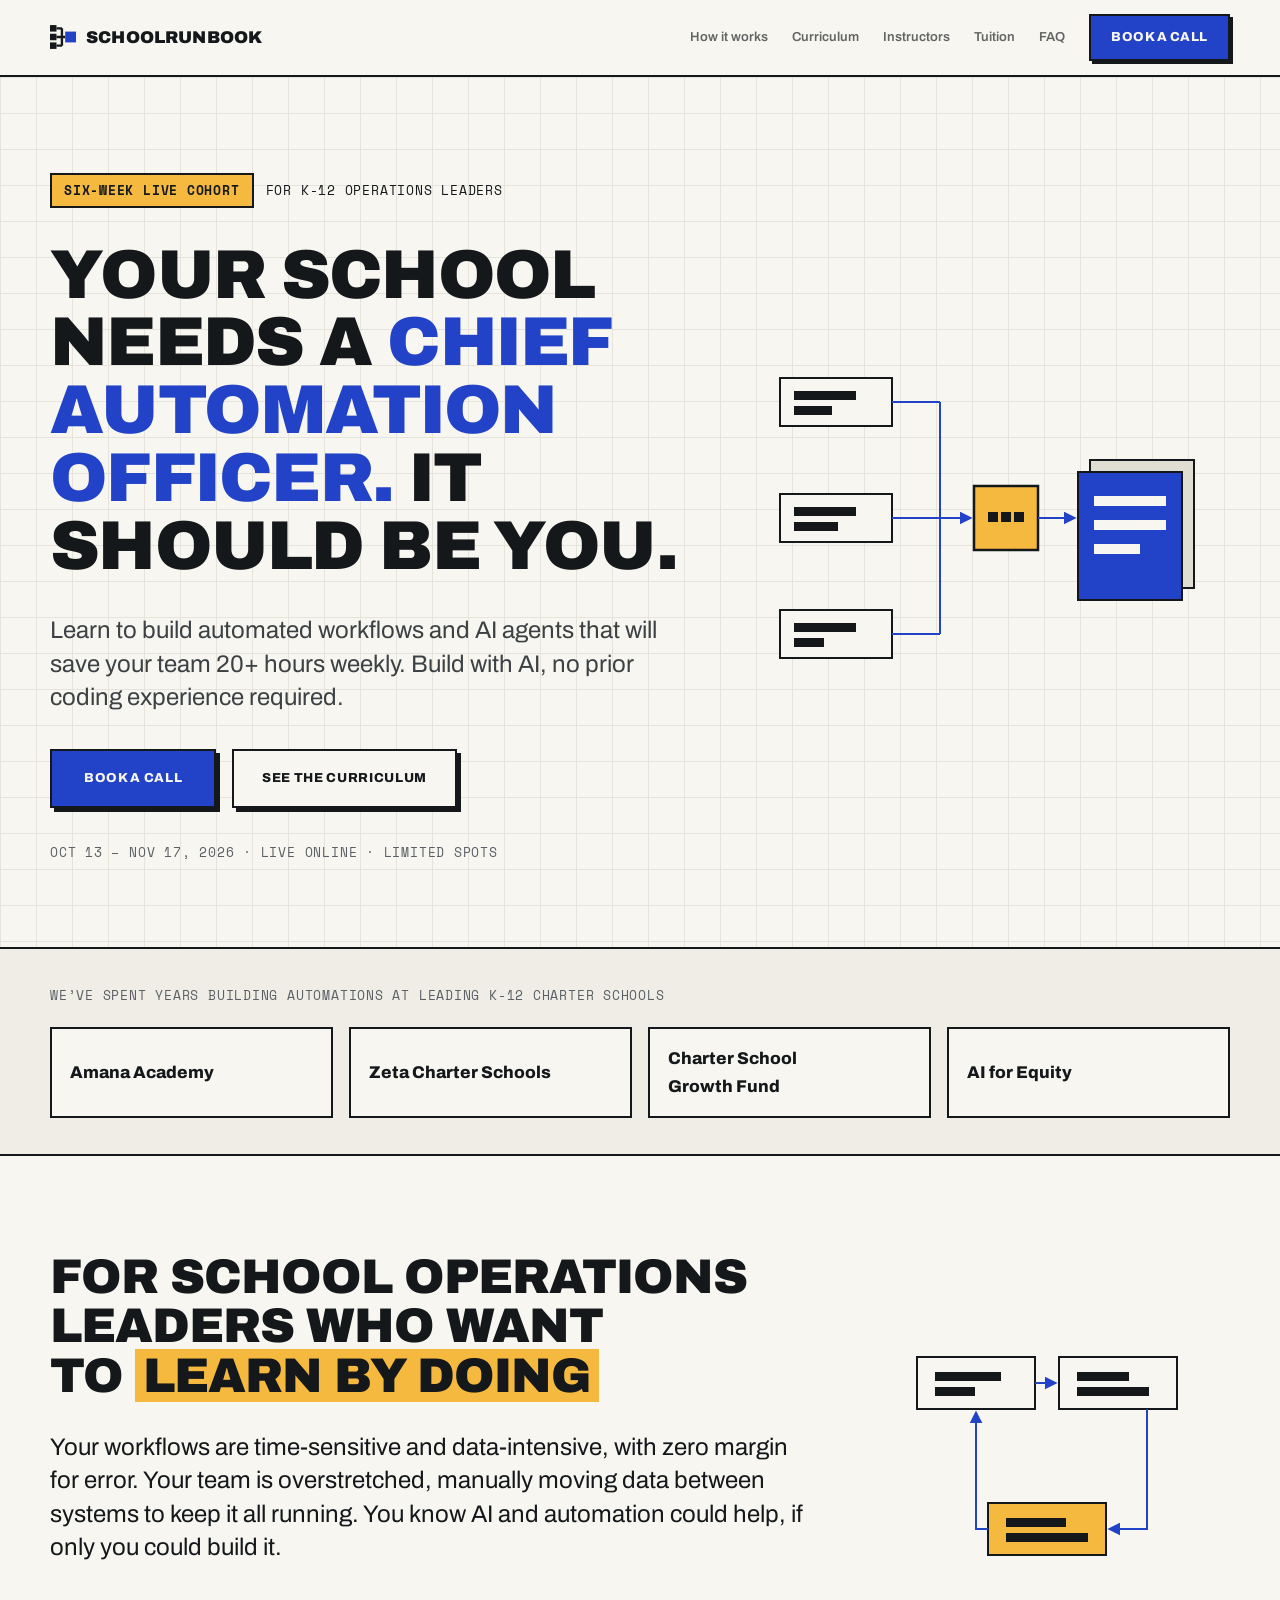
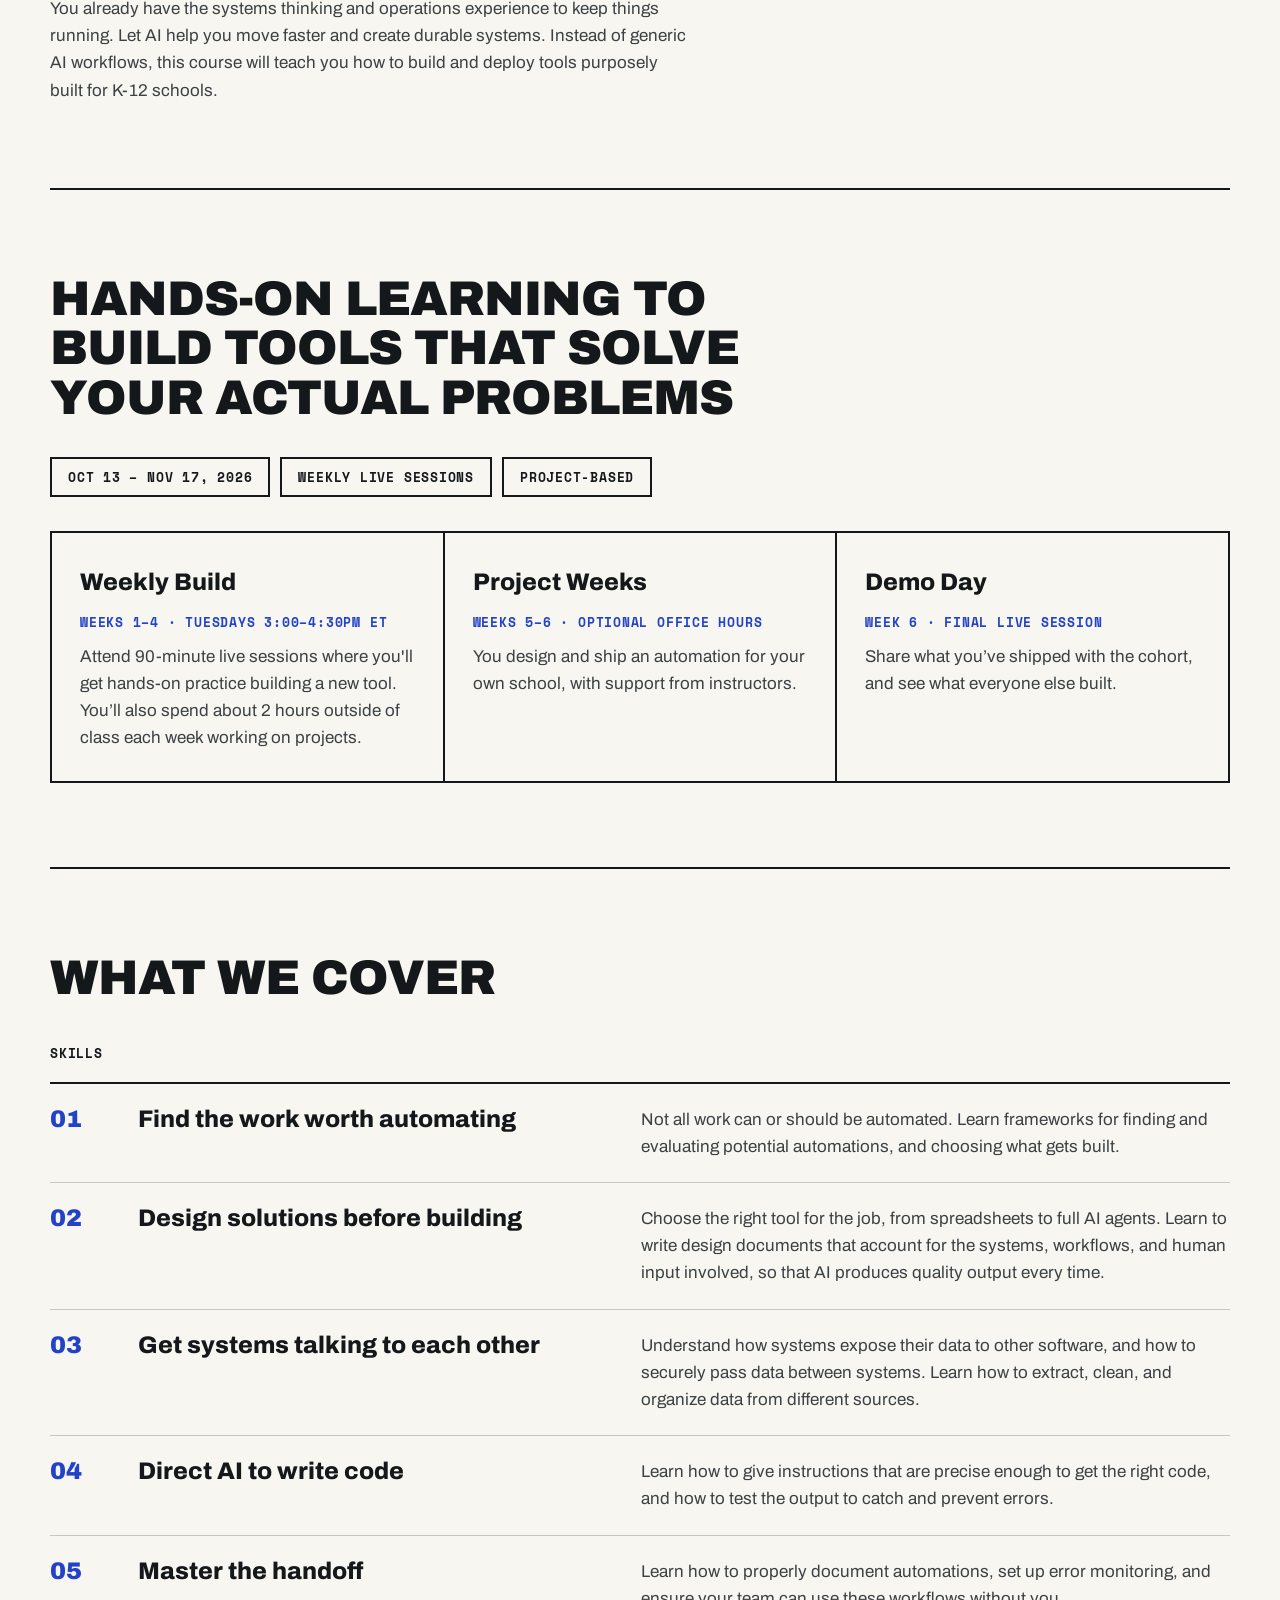
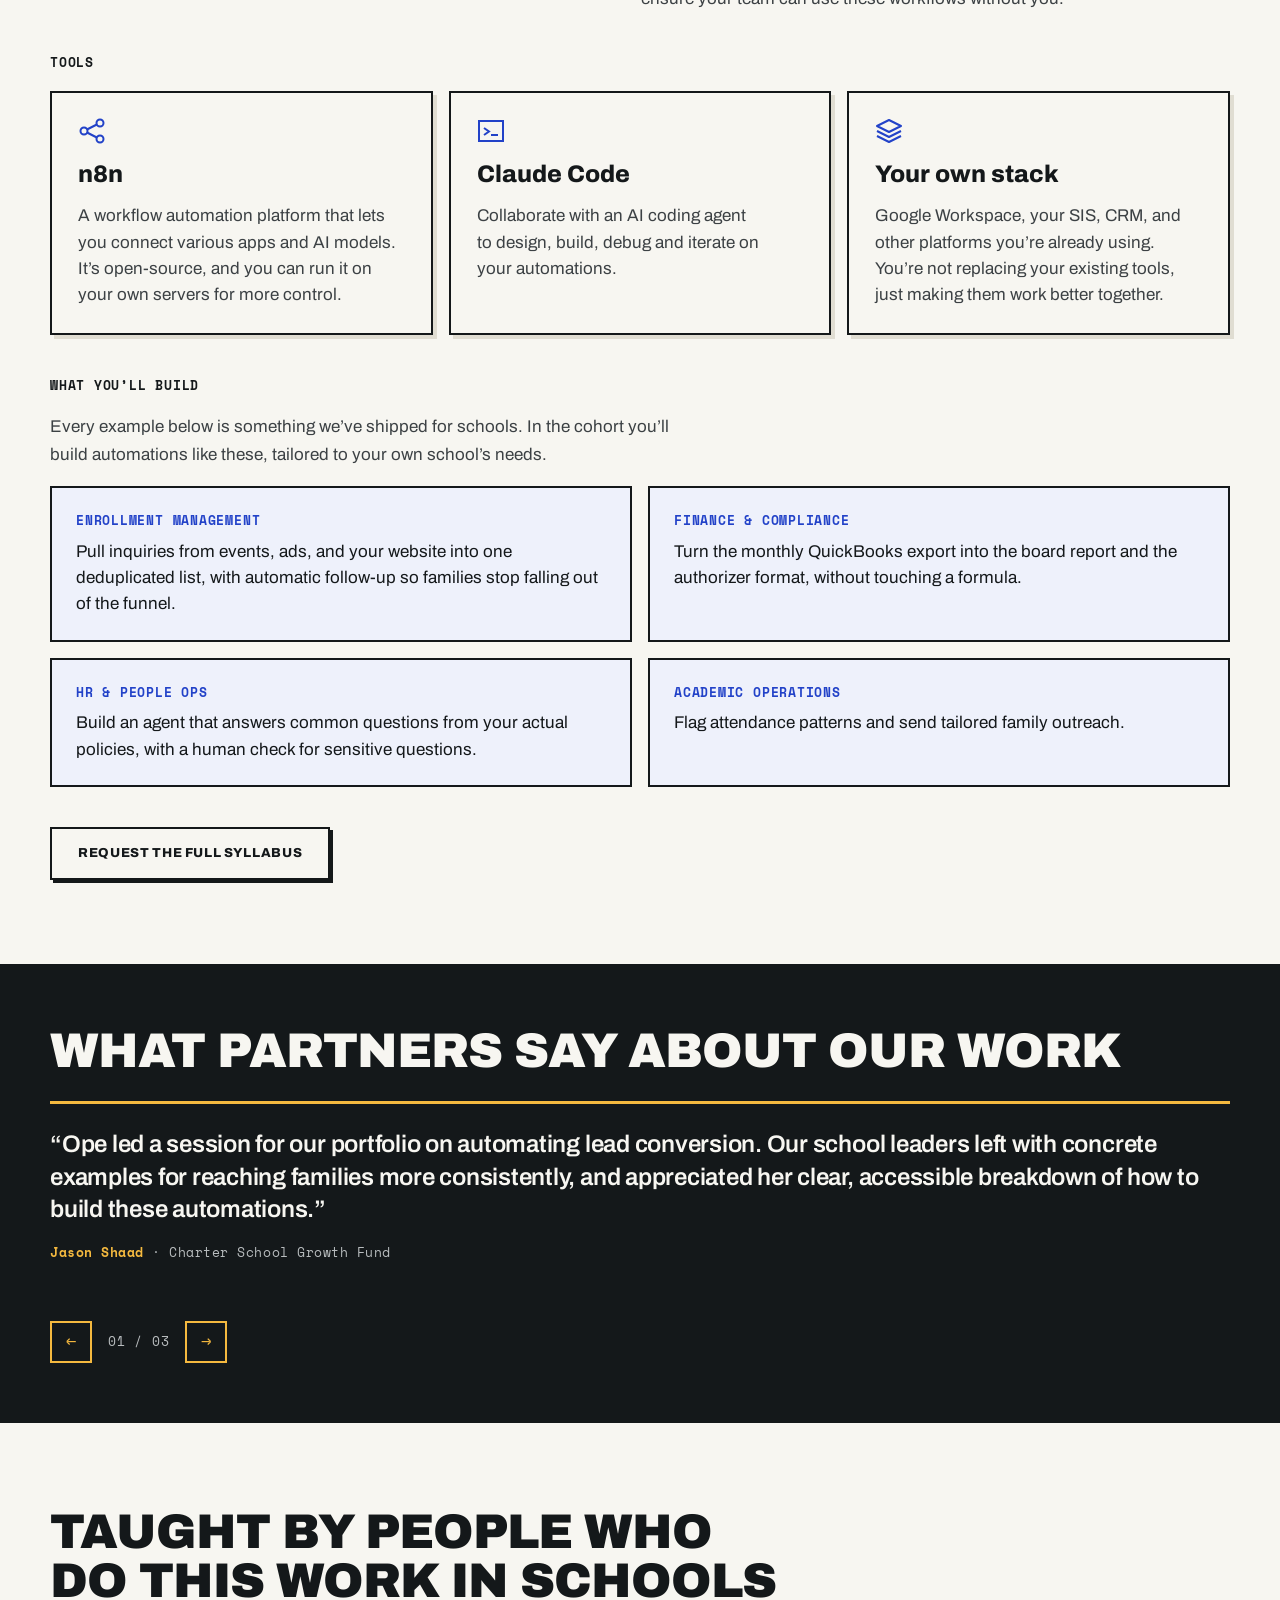
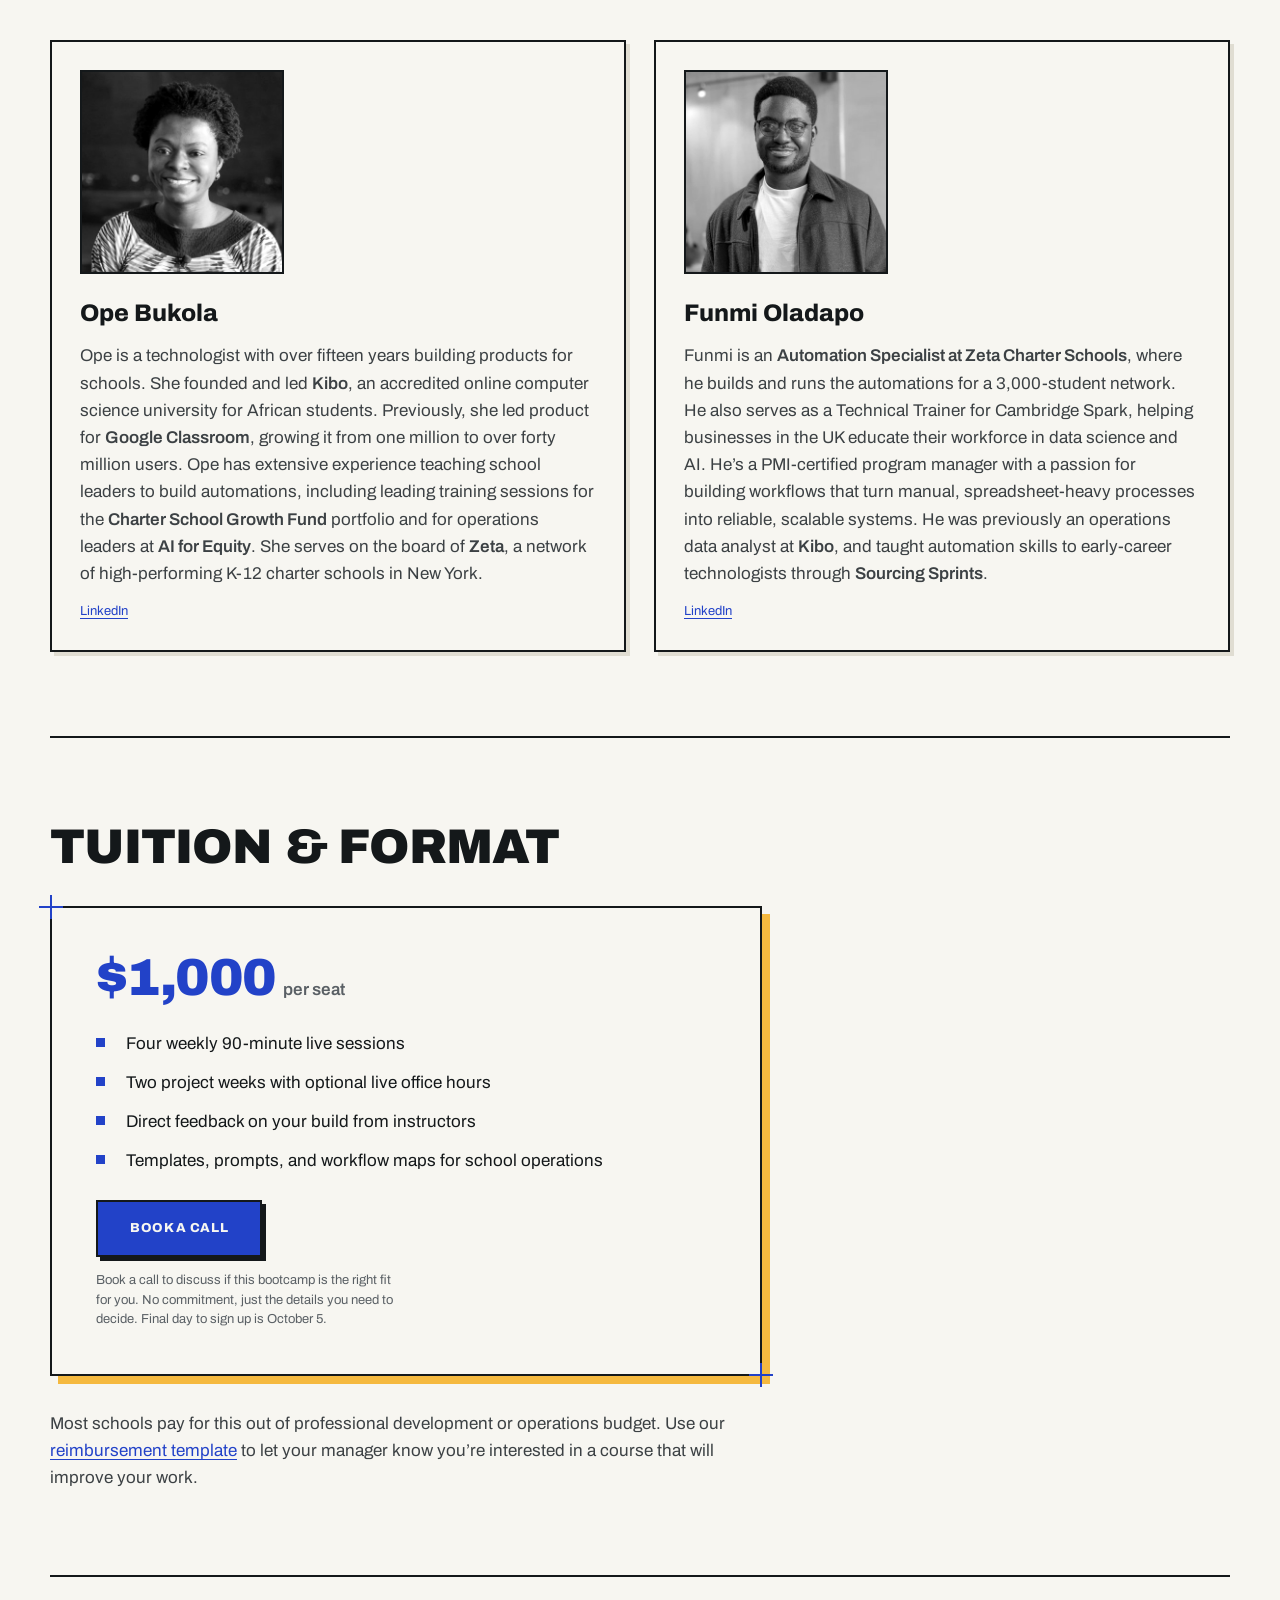
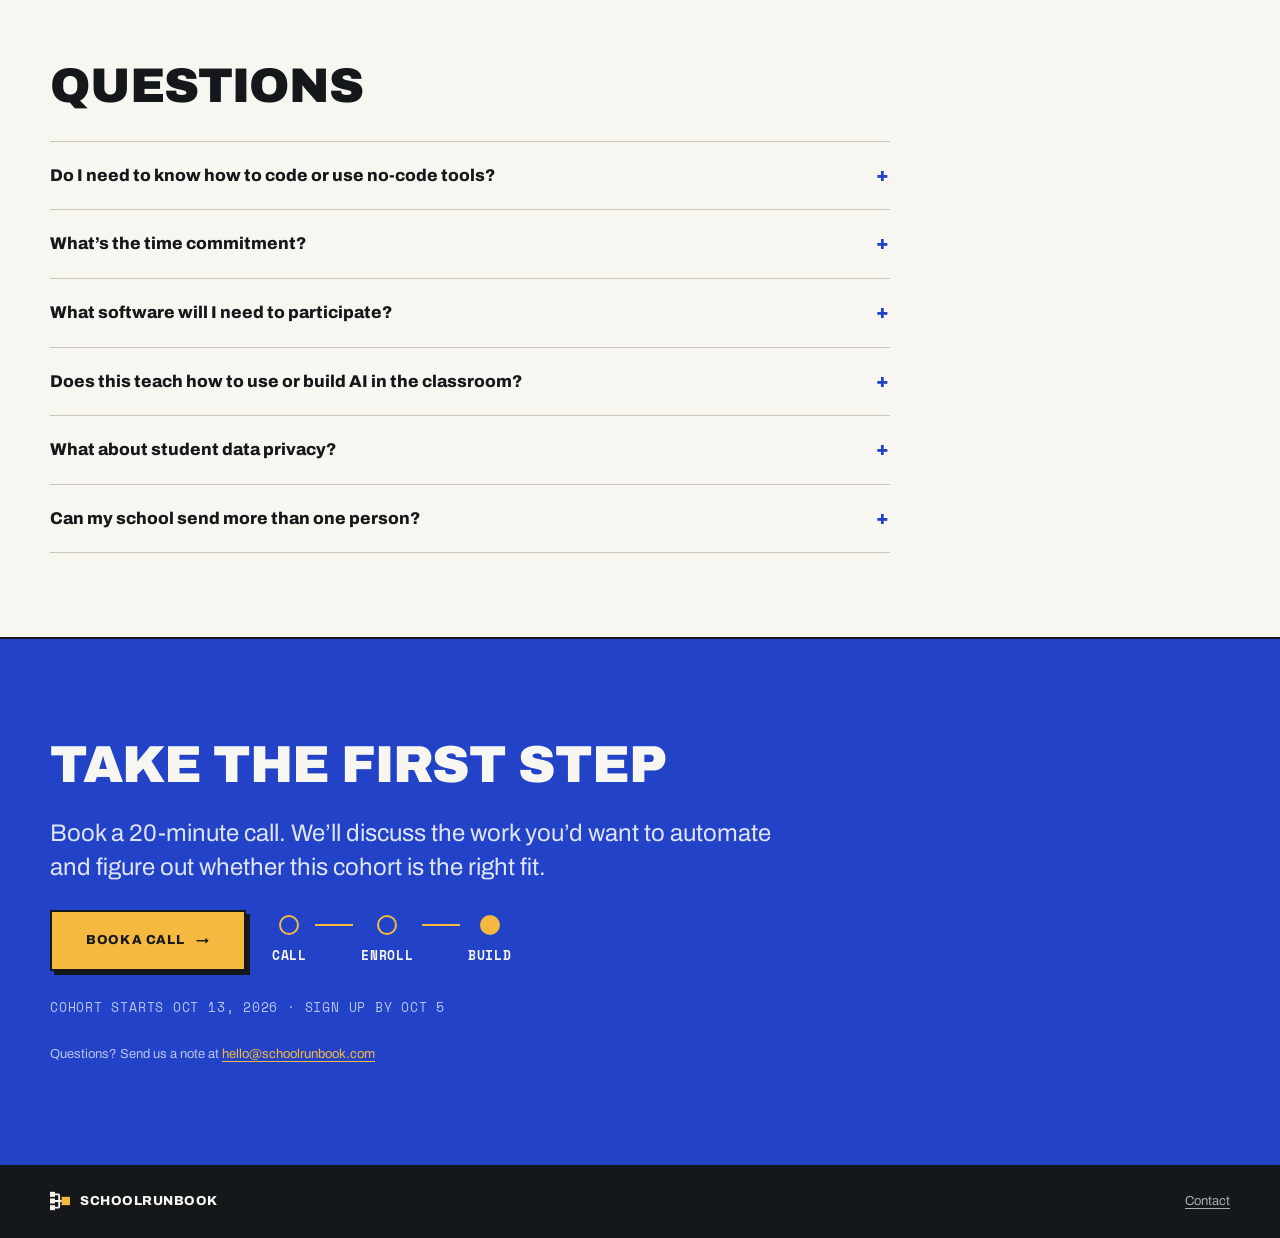
==== commit 7df81310: "Add Prianka Zaman testimonial to quotes carousel Third quote in the carousel. The counter is derived" ====
--- a/index.html
+++ b/index.html
@@ -312,6 +312,14 @@
               build.”</blockquote>
             <figcaption class="quote-caption"><strong>Alex Horowitz</strong> · Chief Program Officer, AI for Equity
             </figcaption>
+          </figure>
+          <figure class="quote">
+            <blockquote class="quote-text">“Funminiyi has built automations at Zeta that simplify staff reporting,
+              teacher placement and keeping information up to date across our systems. He understands the practical
+              needs of school operations and turns complex requirements into useful tools that reduce manual work and
+              make information easier for our teams to access.”</blockquote>
+            <figcaption class="quote-caption"><strong>Prianka Zaman</strong> · Associate Director of People Operations
+              Systems, Zeta Charter Schools</figcaption>
           </figure>
         </div>
       </div>
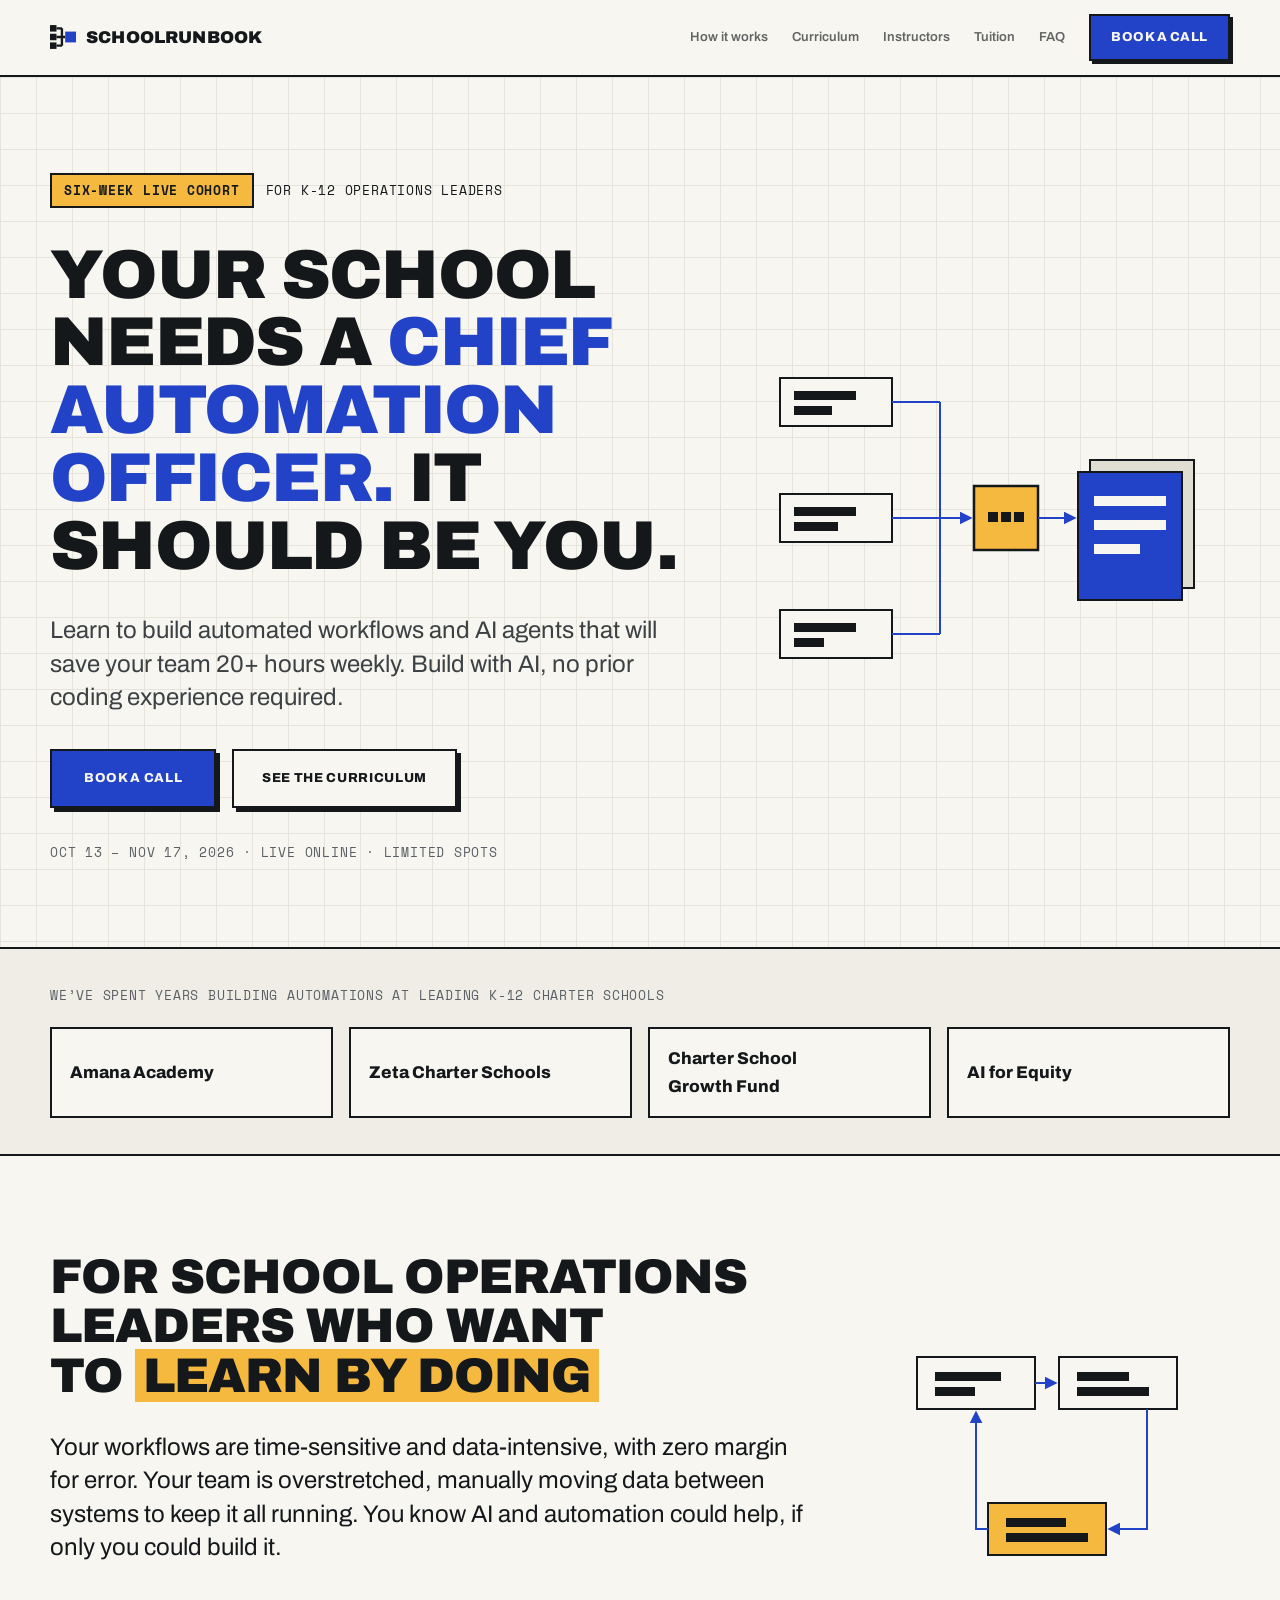
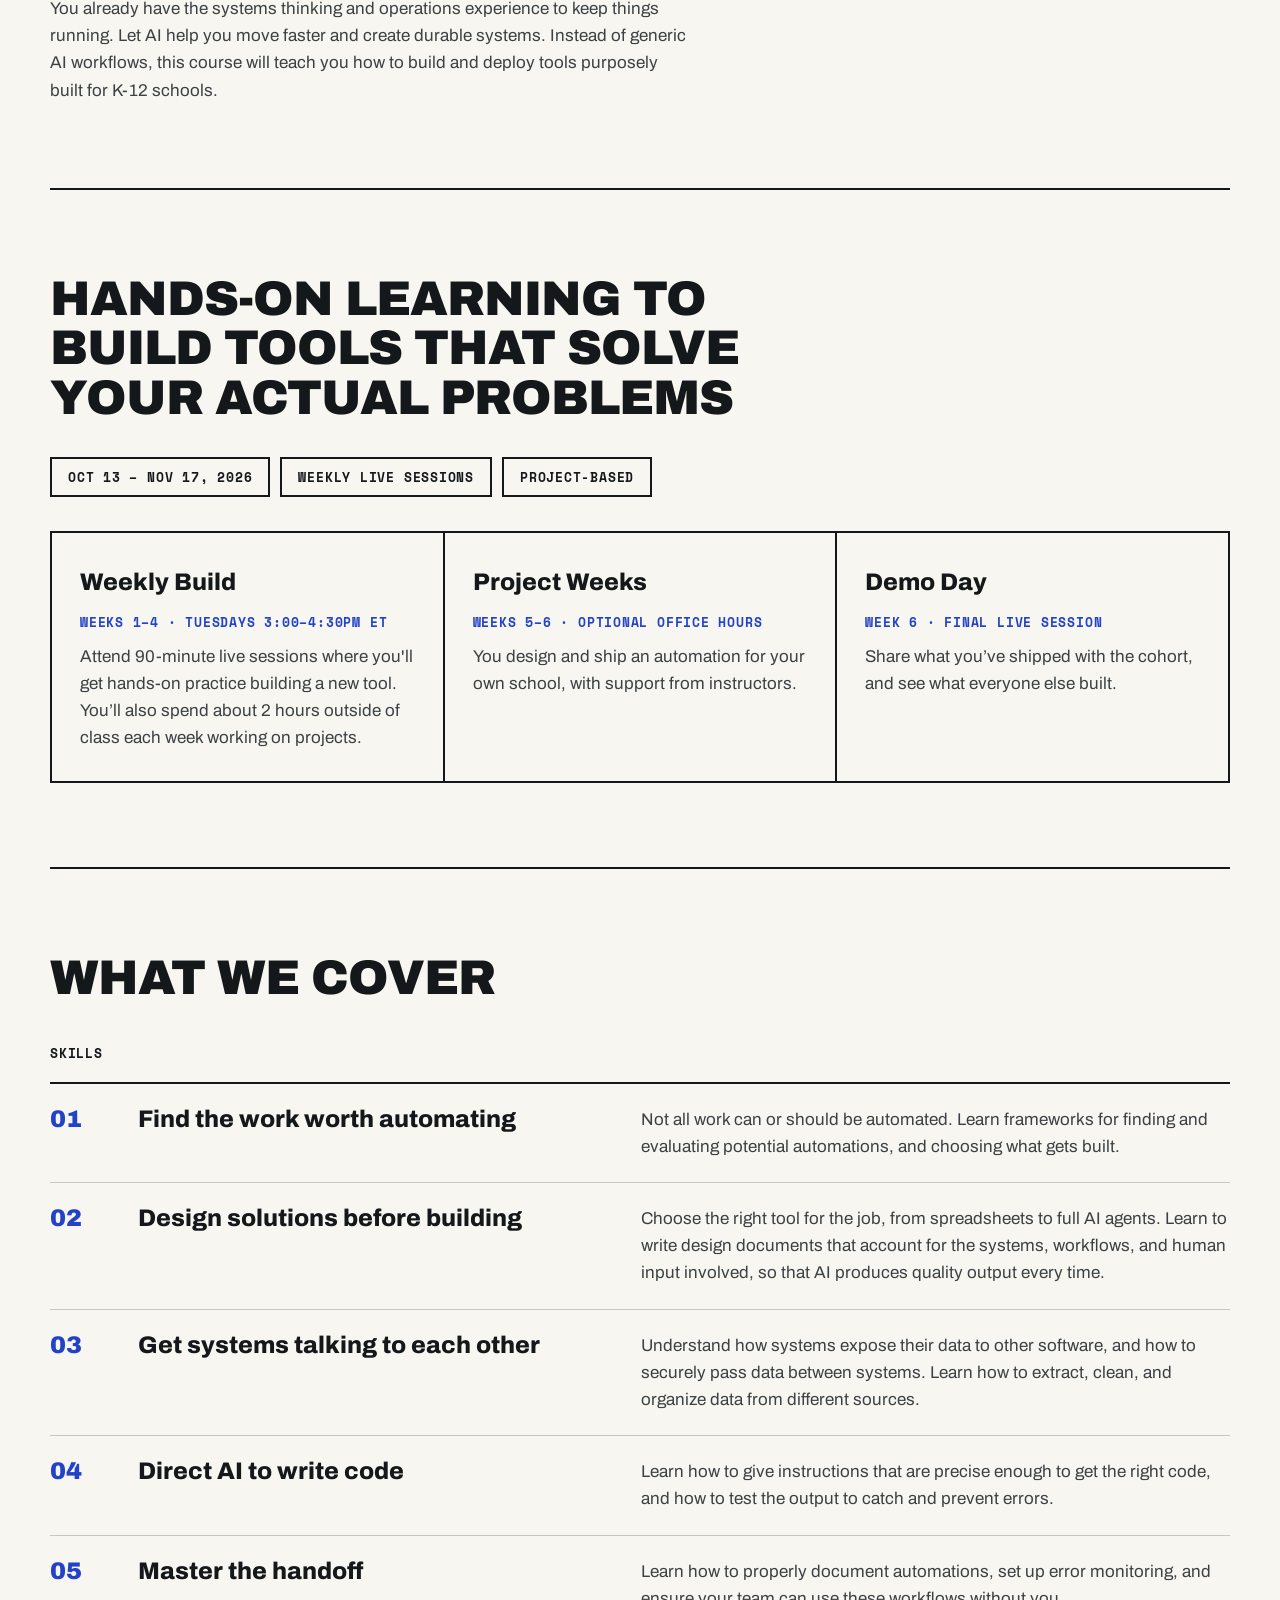
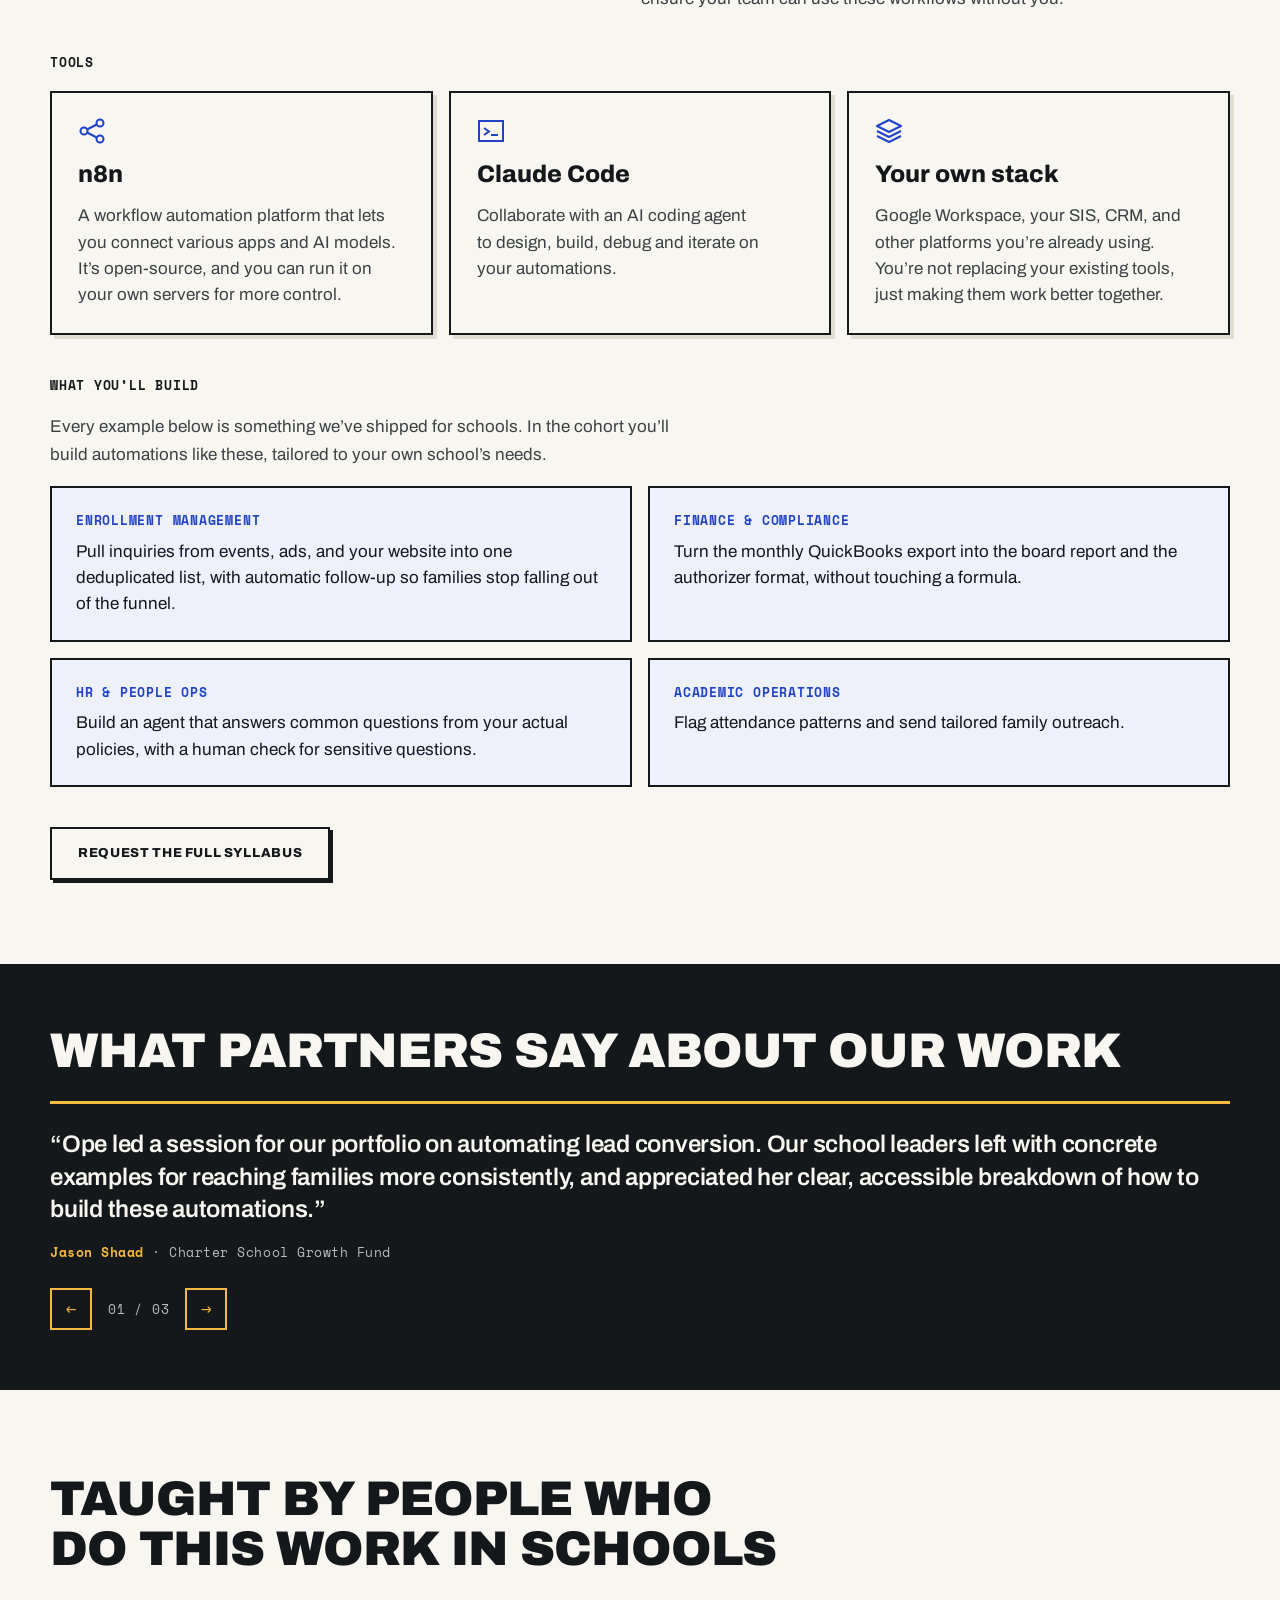
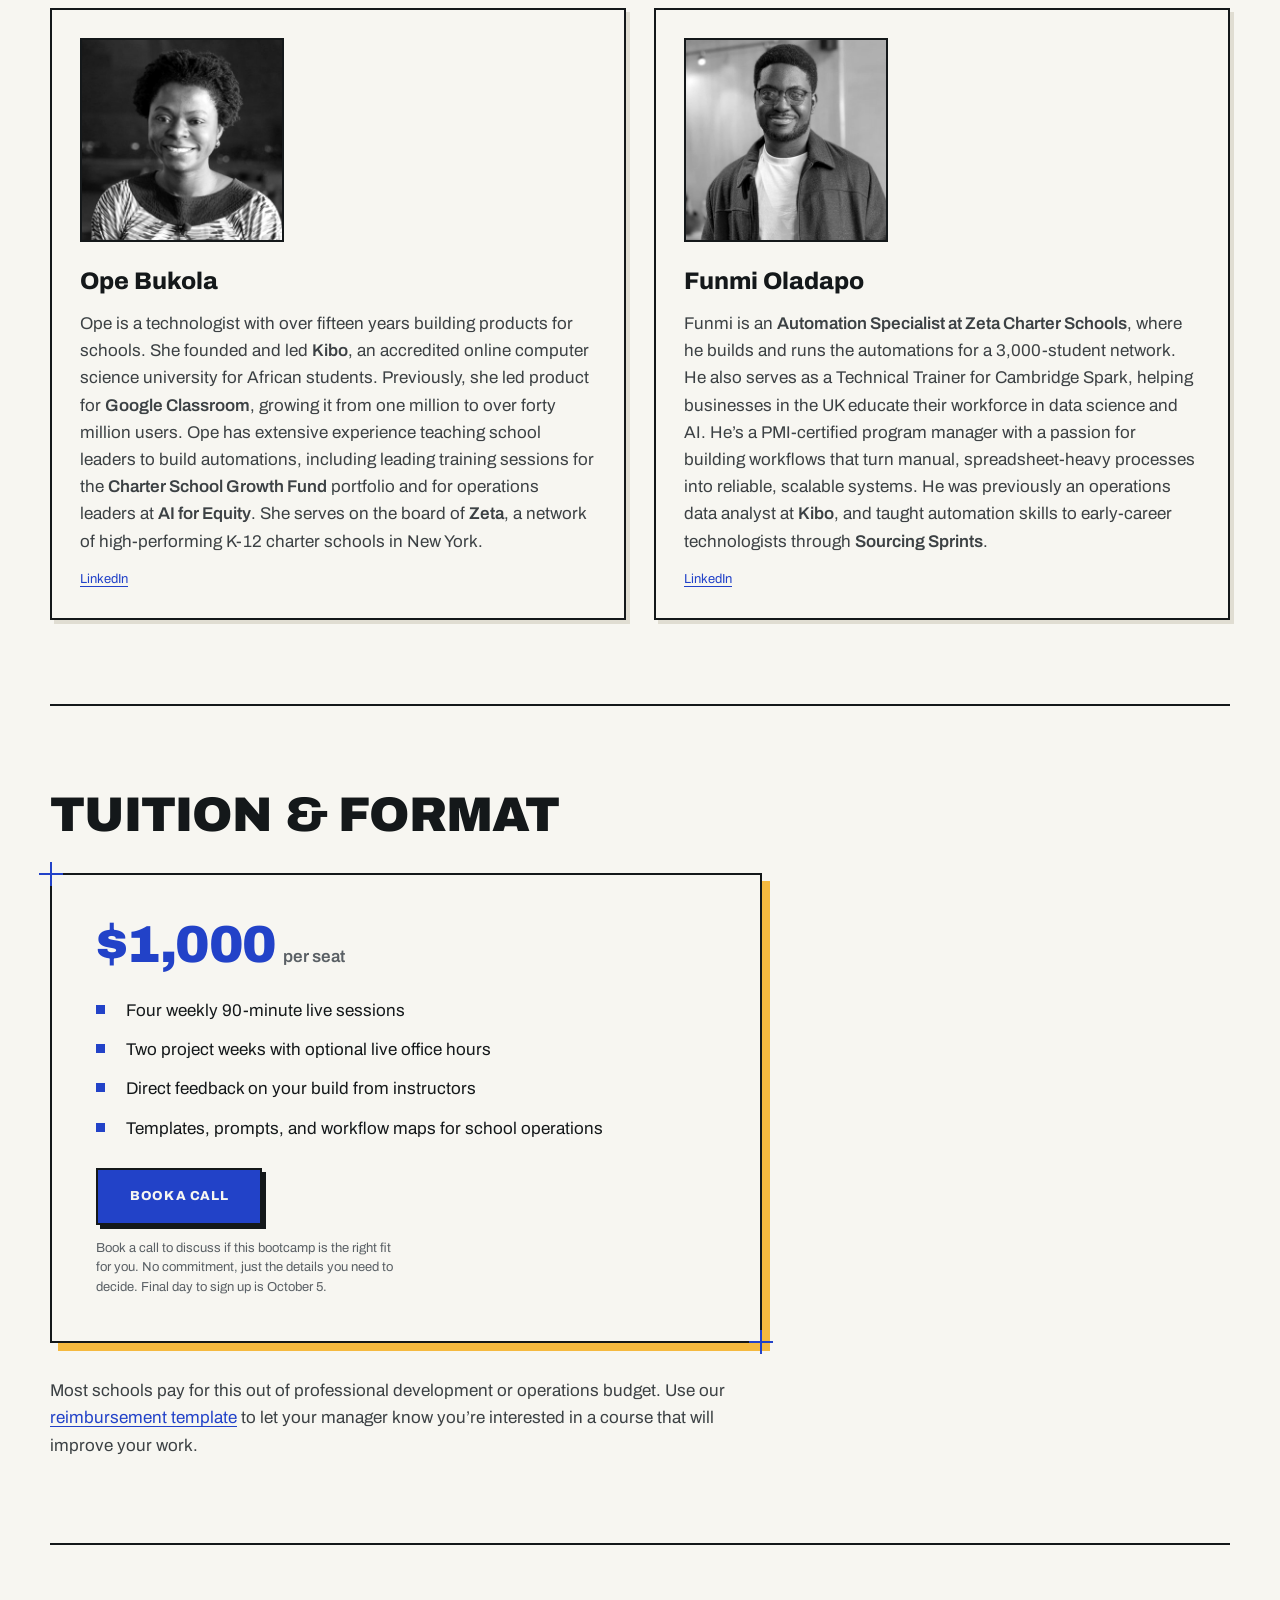
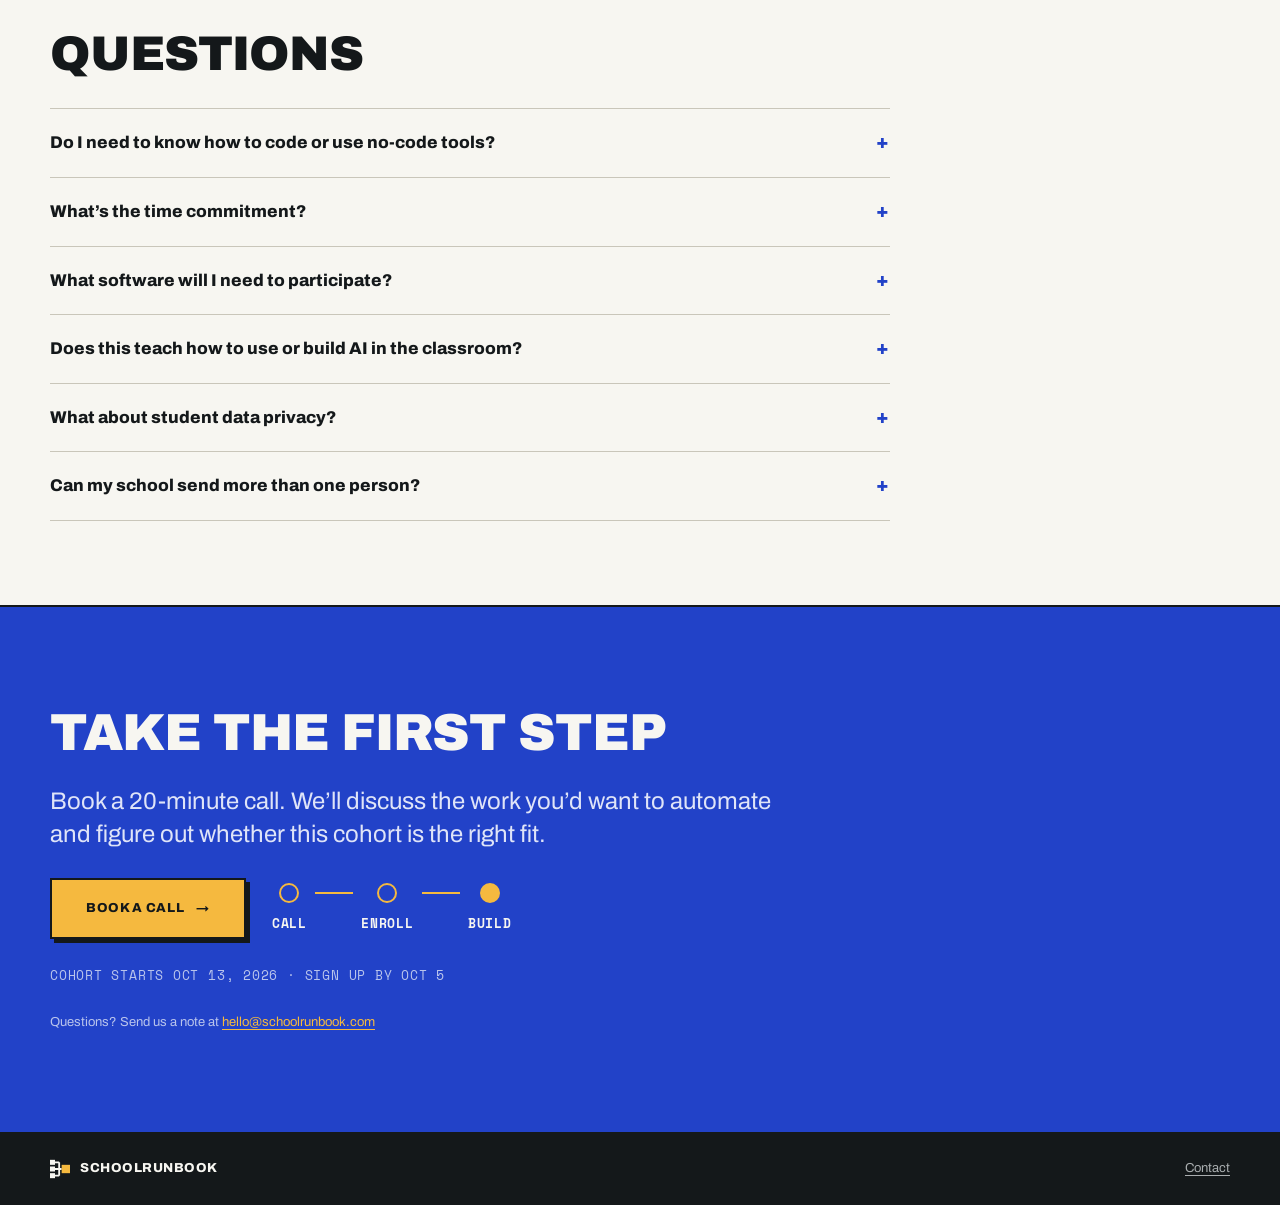
==== commit 06180a00: "Use "Funmi" in the Prianka Zaman testimonial Matches how he is named everywhere else on the page, so" ====
--- a/index.html
+++ b/index.html
@@ -314,7 +314,7 @@
             </figcaption>
           </figure>
           <figure class="quote">
-            <blockquote class="quote-text">“Funminiyi has built automations at Zeta that simplify staff reporting,
+            <blockquote class="quote-text">“Funmi has built automations at Zeta that simplify staff reporting,
               teacher placement and keeping information up to date across our systems. He understands the practical
               needs of school operations and turns complex requirements into useful tools that reduce manual work and
               make information easier for our teams to access.”</blockquote>
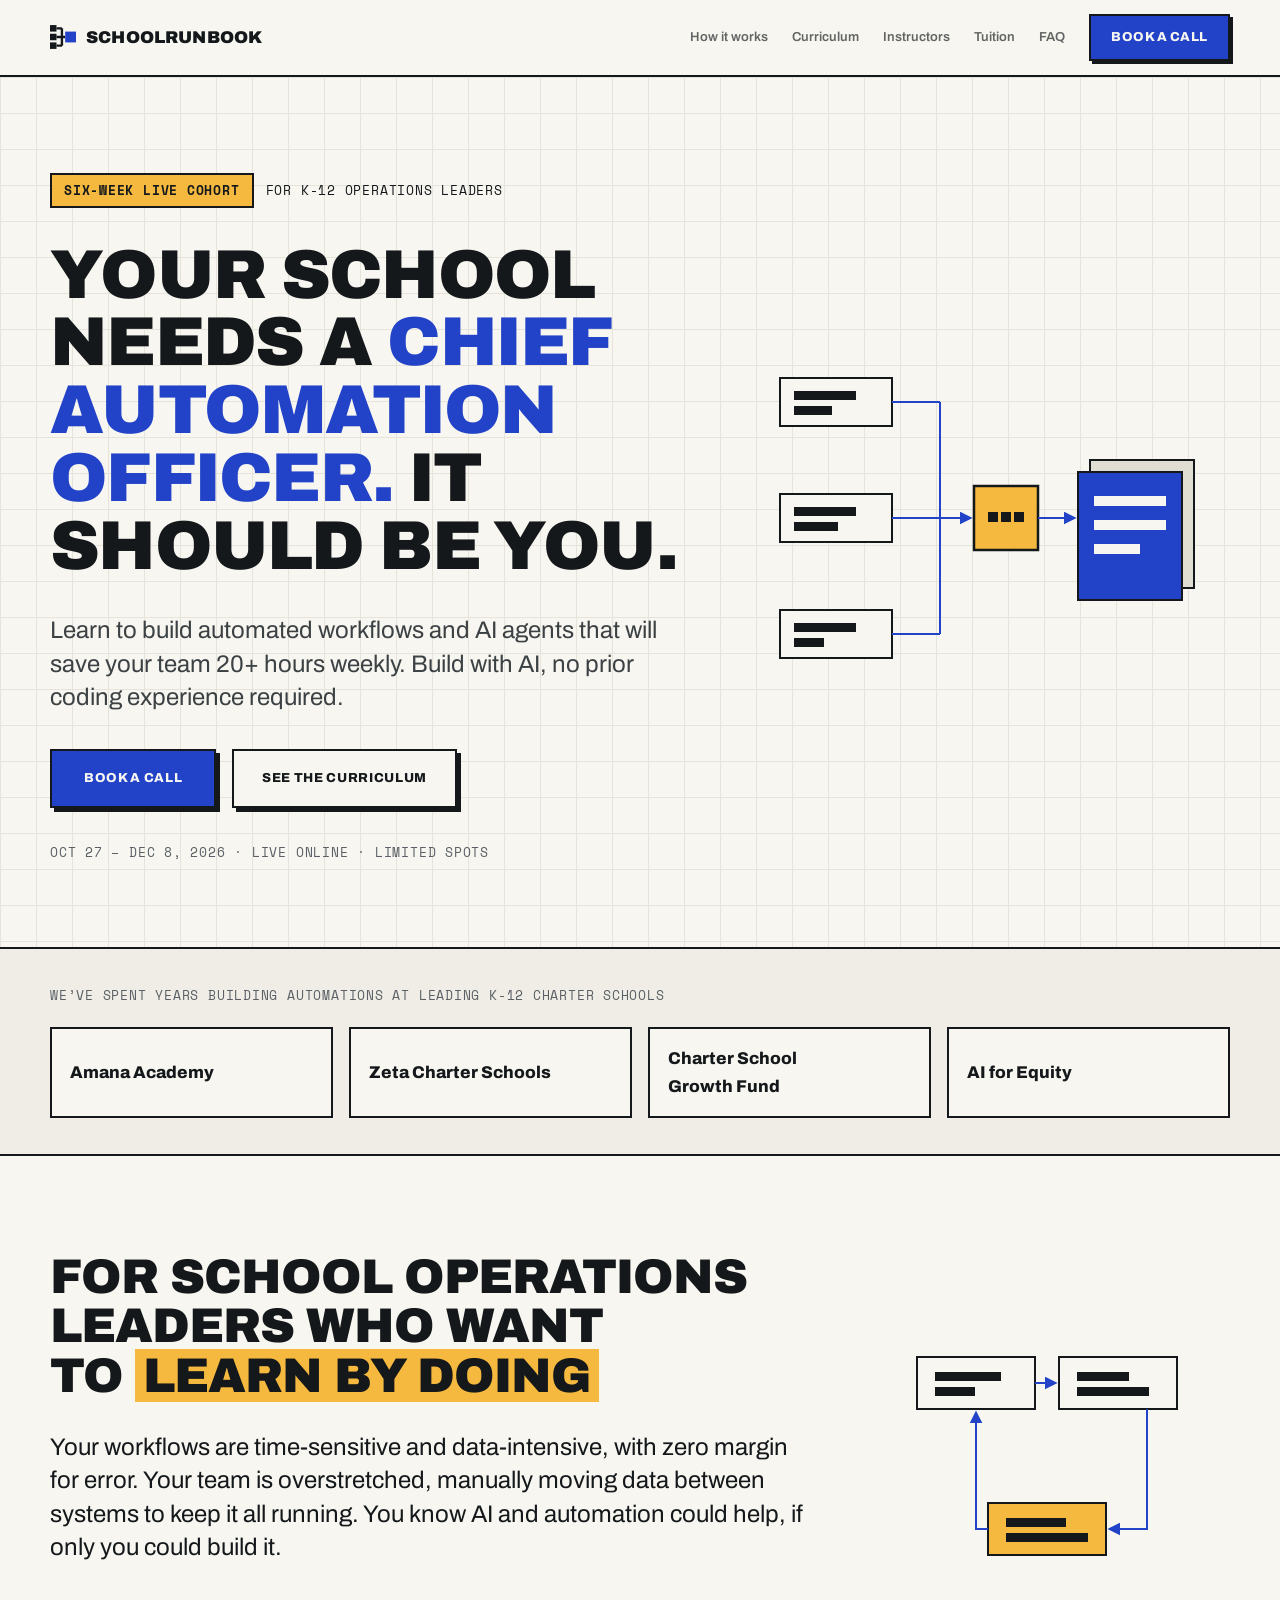
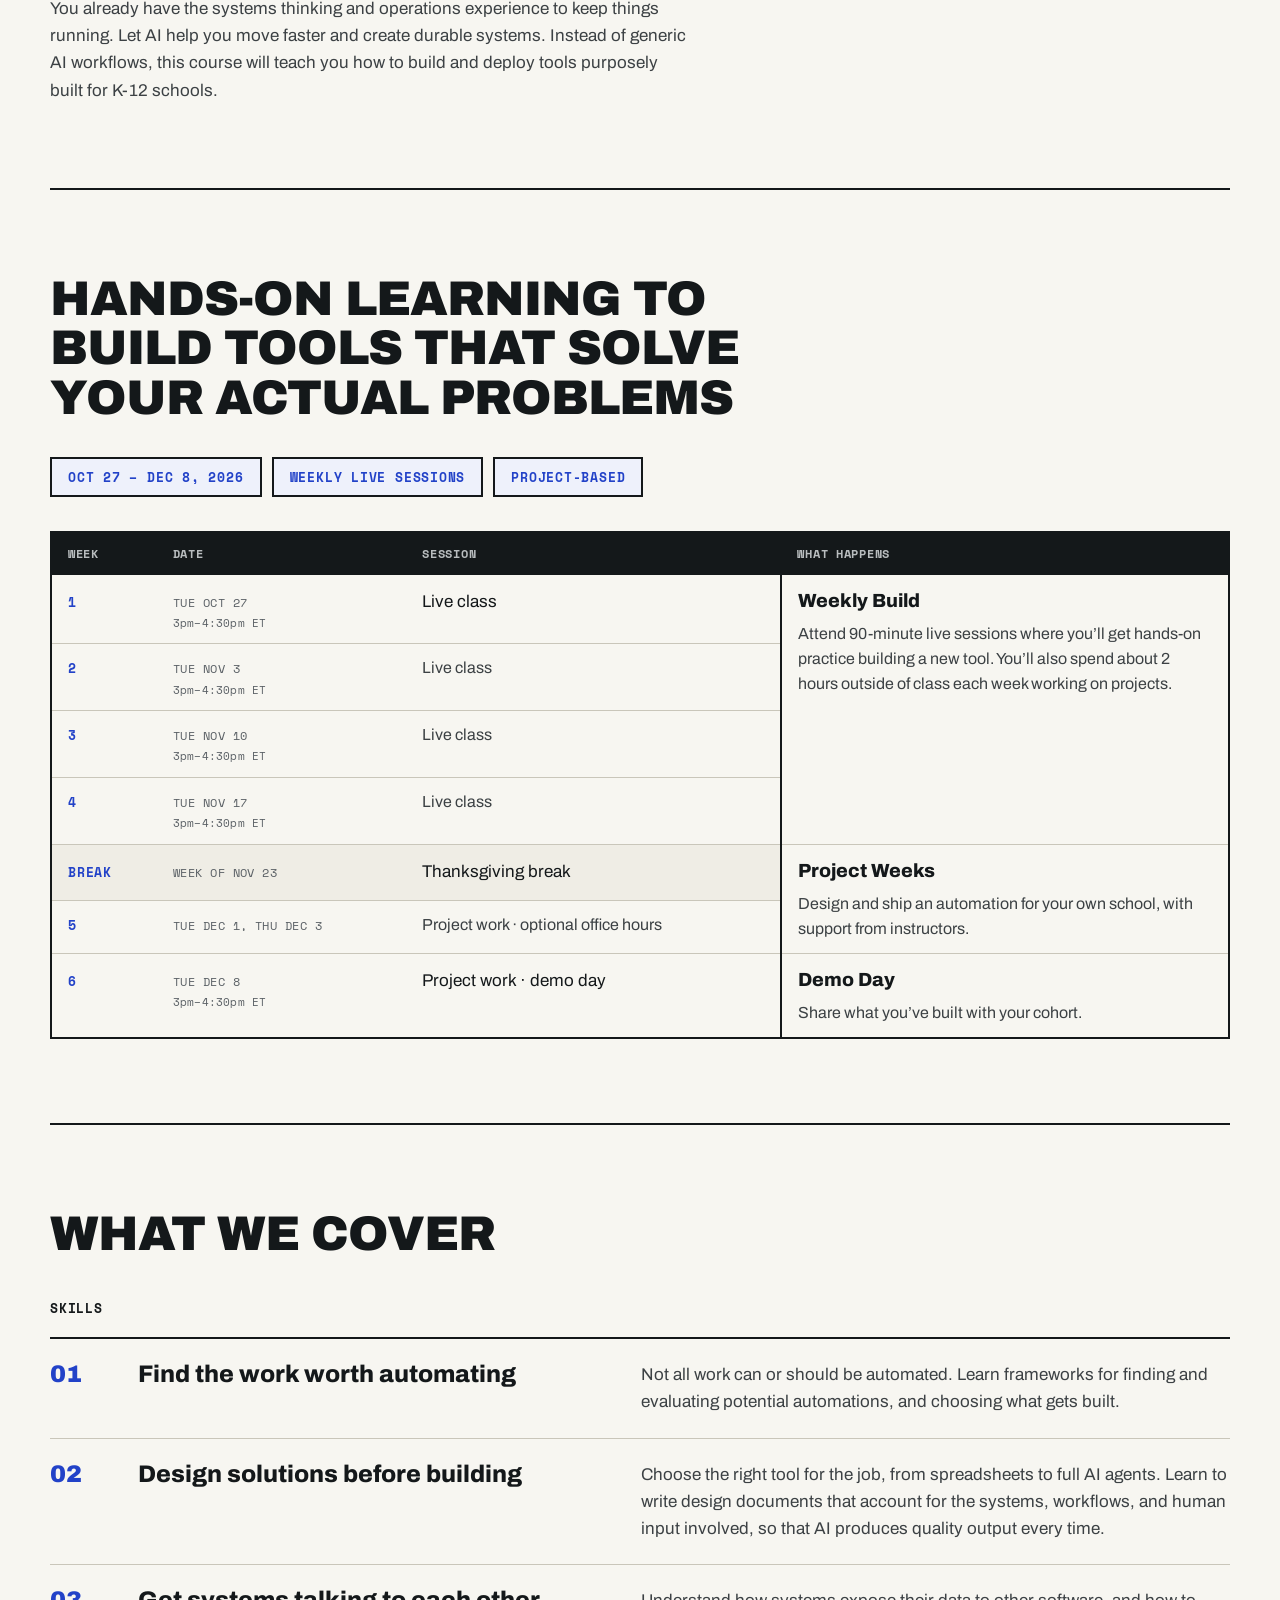
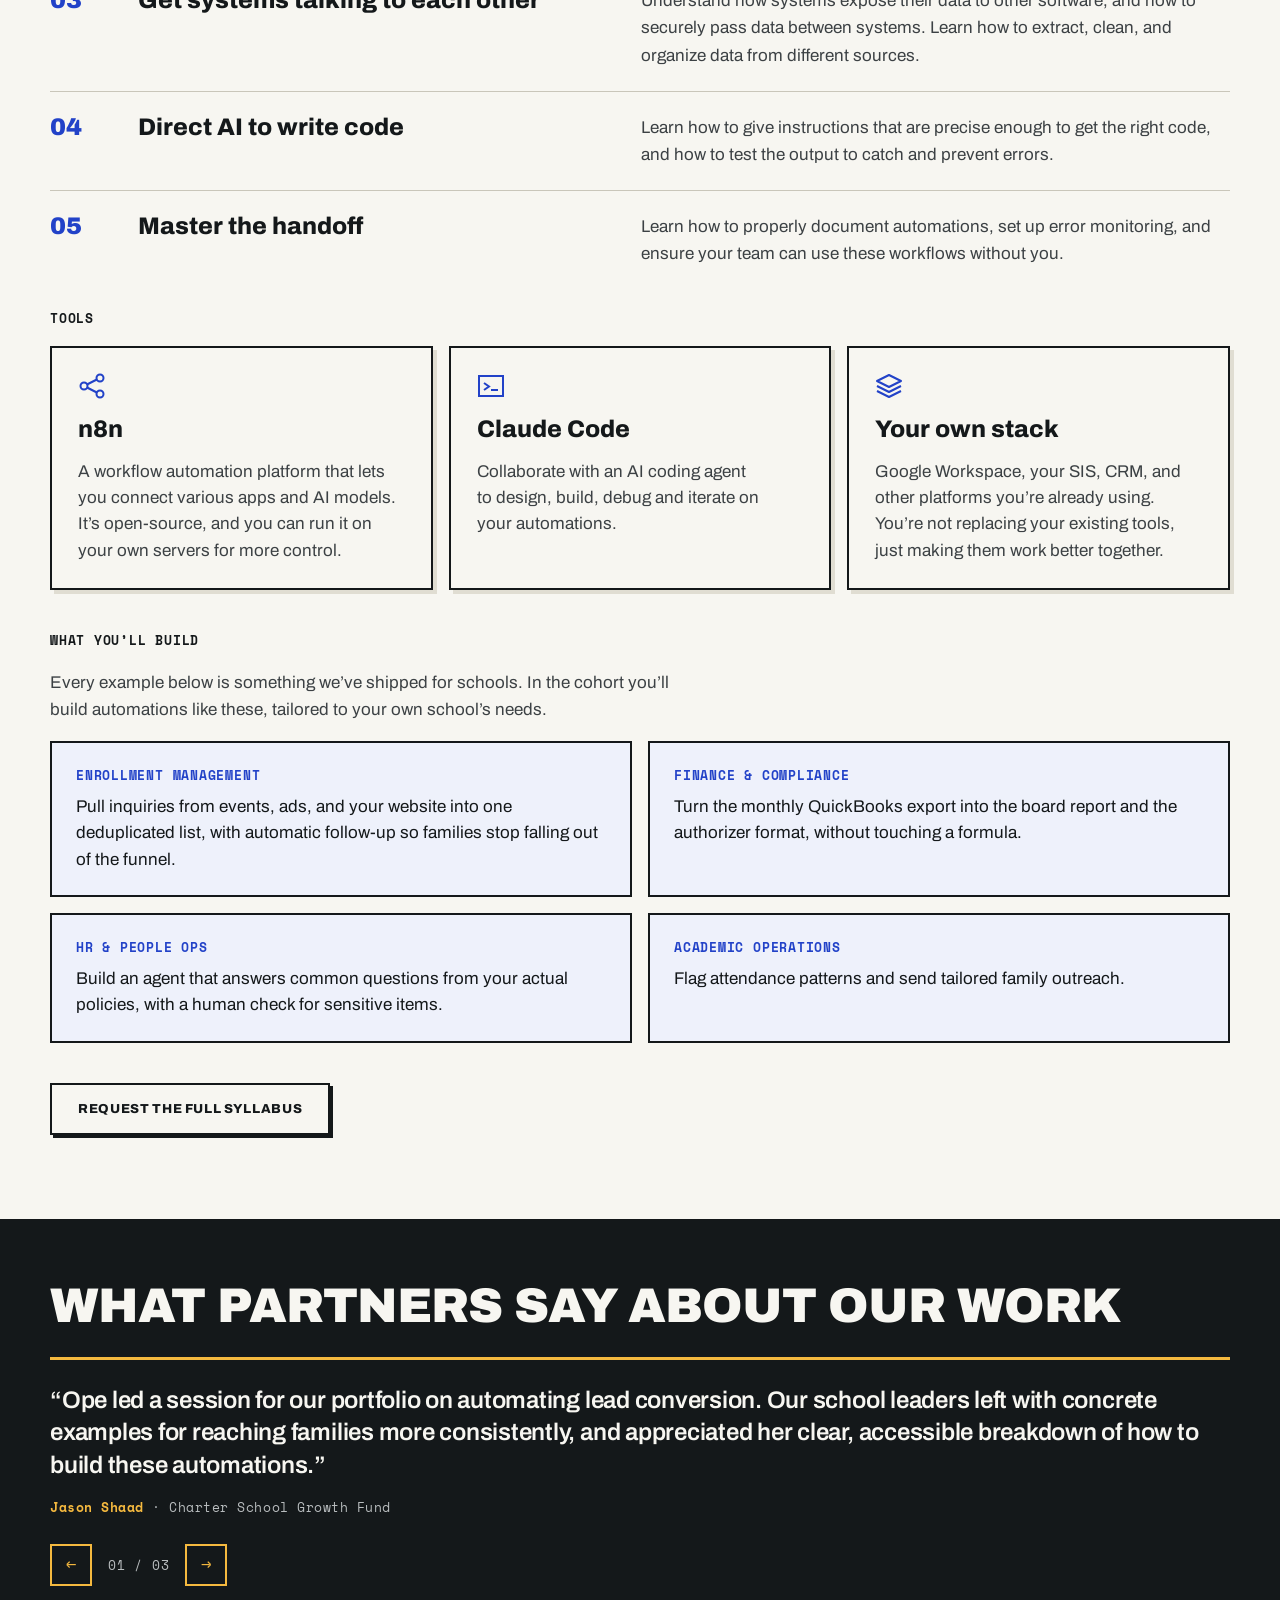
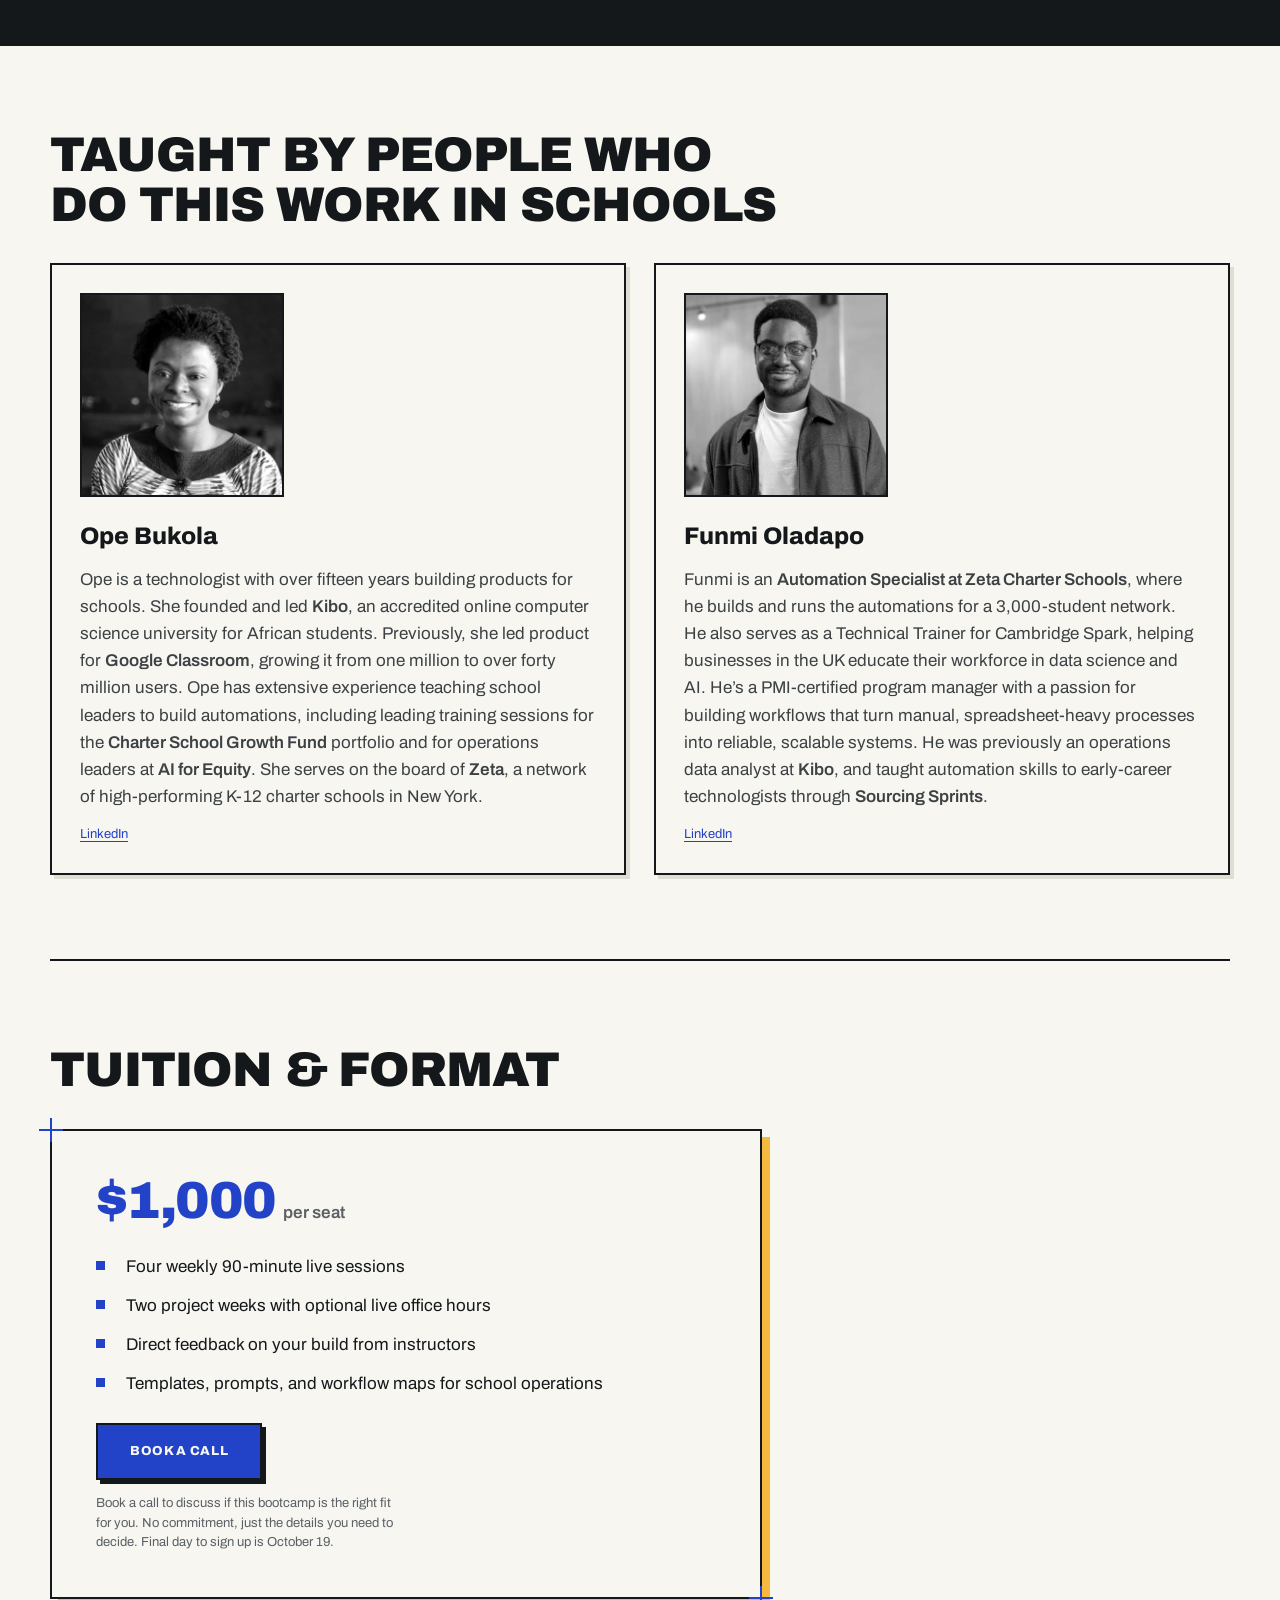
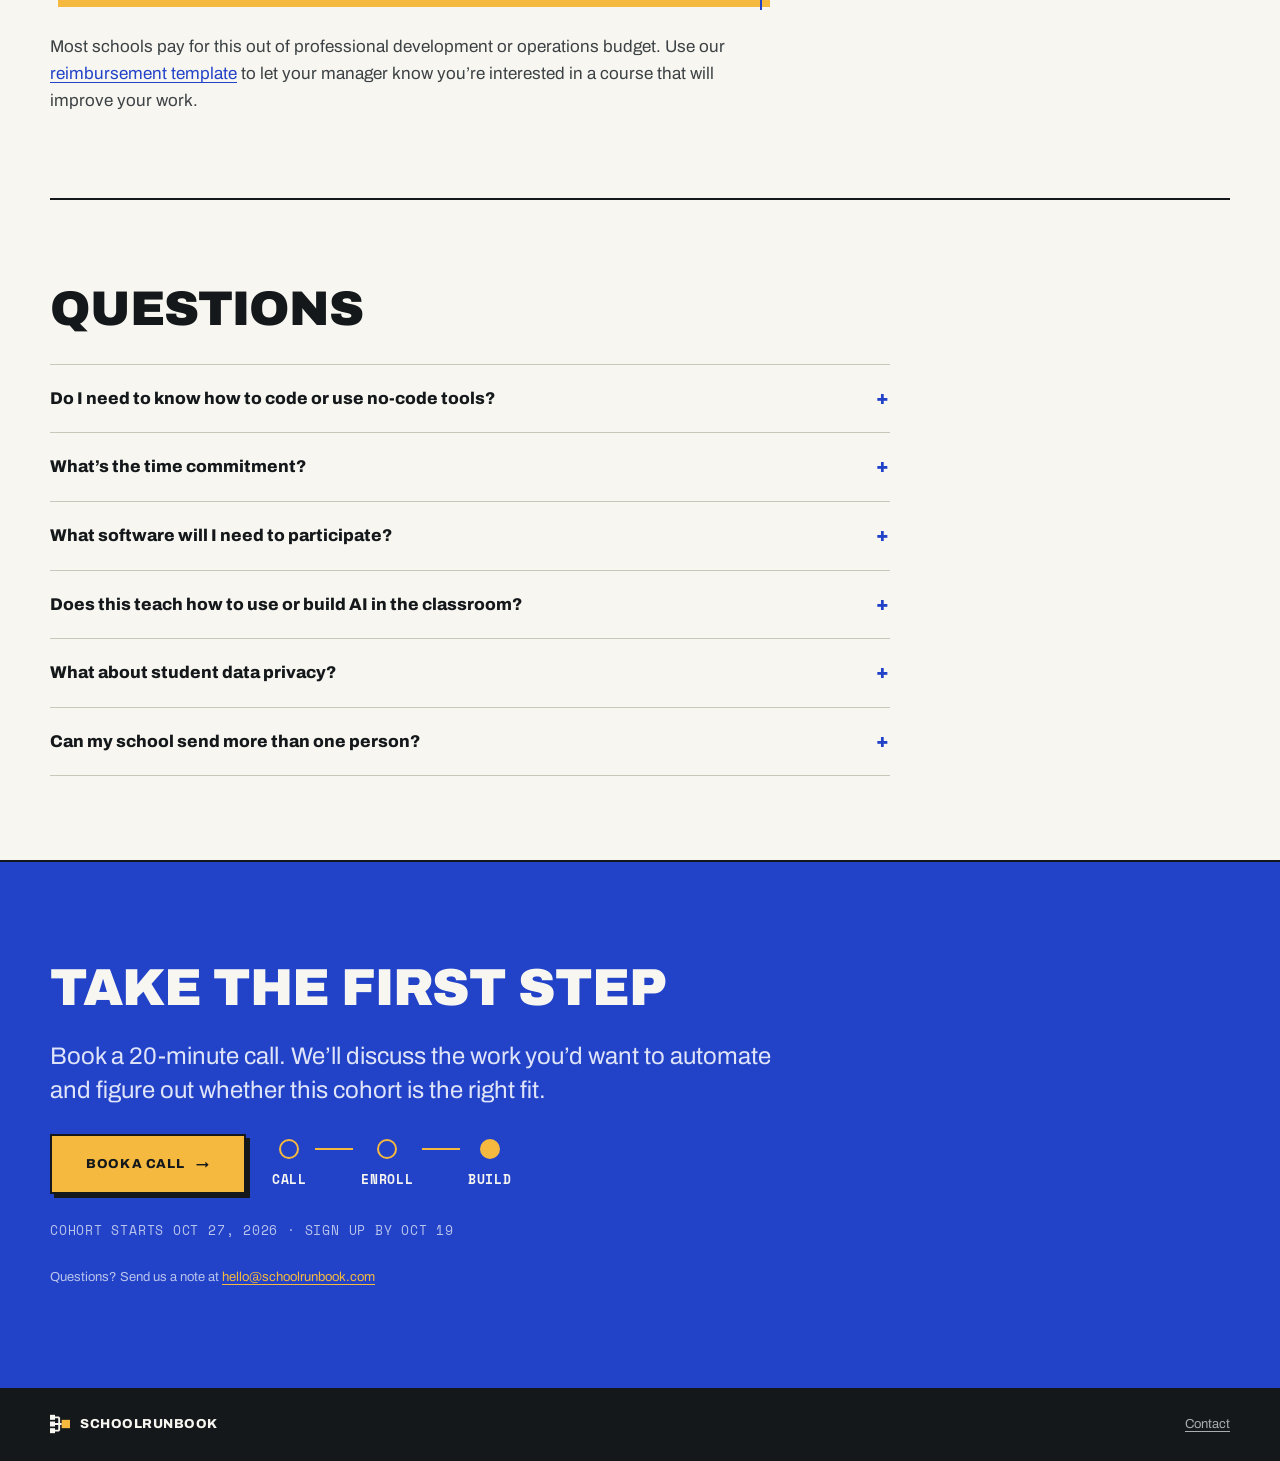
==== commit ae36be62: "Move cohort to Oct 27 – Dec 8 and add a schedule table The cohort shifts two weeks later, with all f" ====
--- a/index.html
+++ b/index.html
@@ -58,7 +58,7 @@
             rel="noopener">Book a call</a>
           <a class="btn btn--secondary" href="#curriculum">See the curriculum</a>
         </div>
-        <p class="mono-meta">Oct 13 – Nov 17, 2026 · Live online · Limited spots</p>
+        <p class="mono-meta">Oct 27 – Dec 8, 2026 · Live online · Limited spots</p>
       </div>
       <div class="hero-figure" aria-hidden="true">
         <svg viewBox="0 0 440 340" class="hero-svg" fill="none">
@@ -164,26 +164,97 @@
     <section id="how-it-works" class="how">
       <h2 class="h2 how-h2">Hands-on learning to build tools that solve your actual problems</h2>
       <div class="chips">
-        <span class="chip">Oct 13 – Nov 17, 2026</span>
+        <span class="chip">Oct 27 – Dec 8, 2026</span>
         <span class="chip">Weekly live sessions</span>
         <span class="chip">Project-based</span>
       </div>
+      <table class="schedule schedule--program">
+        <caption class="schedule-caption">Cohort schedule</caption>
+        <thead>
+          <tr>
+            <th scope="col">Week</th>
+            <th scope="col">Date</th>
+            <th scope="col">Session</th>
+            <th scope="col">What happens</th>
+          </tr>
+        </thead>
+        <tbody>
+          <tr>
+            <th scope="row">1</th>
+            <td class="schedule-date">Tue Oct 27 <span class="schedule-time">3pm–4:30pm ET</span></td>
+            <td>Live class</td>
+            <td class="schedule-detail" rowspan="4">
+              <p class="detail-title">Weekly Build</p>
+              <p class="detail-body">Attend 90-minute live sessions where you’ll get hands-on practice building a new
+                tool. You’ll also spend about 2 hours outside of class each week working on projects.</p>
+            </td>
+          </tr>
+          <tr>
+            <th scope="row">2</th>
+            <td class="schedule-date">Tue Nov 3 <span class="schedule-time">3pm–4:30pm ET</span></td>
+            <td>Live class</td>
+          </tr>
+          <tr>
+            <th scope="row">3</th>
+            <td class="schedule-date">Tue Nov 10 <span class="schedule-time">3pm–4:30pm ET</span></td>
+            <td>Live class</td>
+          </tr>
+          <tr>
+            <th scope="row">4</th>
+            <td class="schedule-date">Tue Nov 17 <span class="schedule-time">3pm–4:30pm ET</span></td>
+            <td>Live class</td>
+          </tr>
+          <tr class="schedule-break">
+            <th scope="row">Break</th>
+            <td class="schedule-date">Week of Nov 23</td>
+            <td>Thanksgiving break</td>
+            <td class="schedule-detail" rowspan="2">
+              <p class="detail-title">Project Weeks</p>
+              <p class="detail-body">Design and ship an automation for your own school, with support from
+                instructors.</p>
+            </td>
+          </tr>
+          <tr>
+            <th scope="row">5</th>
+            <td class="schedule-date">Tue Dec 1, Thu Dec 3</td>
+            <td>Project work · optional office hours</td>
+          </tr>
+          <tr>
+            <th scope="row">6</th>
+            <td class="schedule-date">Tue Dec 8 <span class="schedule-time">3pm–4:30pm ET</span></td>
+            <td>Project work · demo day</td>
+            <td class="schedule-detail">
+              <p class="detail-title">Demo Day</p>
+              <p class="detail-body">Share what you’ve built with your cohort.</p>
+            </td>
+          </tr>
+        </tbody>
+      </table>
       <div class="rule-grid">
         <div class="rule-cell">
           <h3 class="cell-title">Weekly Build</h3>
-          <p class="cell-label">Weeks 1–4 · Tuesdays 3:00–4:30pm ET</p>
-          <p class="cell-body">Attend 90-minute live sessions where you'll get hands-on practice building a new tool.
+          <div class="cell-when">
+            <p class="cell-label">Weeks 1–4 · Tuesdays 3:00–4:30pm ET</p>
+            <p class="cell-dates">Oct 27 – Nov 17</p>
+          </div>
+          <p class="cell-body">Attend 90-minute live sessions where you’ll get hands-on practice building a new tool.
             You’ll also spend about 2 hours outside of class each week working on projects.</p>
         </div>
         <div class="rule-cell">
           <h3 class="cell-title">Project Weeks</h3>
-          <p class="cell-label">Weeks 5–6 · Optional Office Hours</p>
-          <p class="cell-body">You design and ship an automation for your own school, with support from instructors.</p>
+          <div class="cell-when">
+            <p class="cell-label">Weeks 5–6 · Optional office hours</p>
+            <p class="cell-dates">Tue Dec 1 and Thu Dec 3</p>
+          </div>
+          <p class="cell-body">Design and ship an automation for your own school, with support from instructors.</p>
         </div>
         <div class="rule-cell">
           <h3 class="cell-title">Demo Day</h3>
-          <p class="cell-label">Week 6 · Final live session</p>
-          <p class="cell-body">Share what you’ve shipped with the cohort, and see what everyone else built.</p>
+          <div class="cell-when">
+            <p class="cell-label">Week 6 · 3:00–4:30pm ET</p>
+            <p class="cell-dates">Tue Dec 8</p>
+          </div>
+          <p class="cell-body">Share what you’ve built with your cohort.</p>
         </div>
       </div>
     </section>
@@ -280,7 +351,7 @@
           </article>
           <article class="build-card"><span class="build-label">HR &amp; people ops</span>
             <p class="build-body"> Build an agent that answers common questions from your actual policies,
-              with a human check for sensitive questions.</p>
+              with a human check for sensitive items.</p>
           </article>
           <article class="build-card"><span class="build-label">Academic operations</span>
             <p class="build-body">Flag attendance patterns and send tailored family outreach.</p>
@@ -314,7 +385,7 @@
             </figcaption>
           </figure>
           <figure class="quote">
-            <blockquote class="quote-text">“Funmi has built automations at Zeta that simplify staff reporting,
+            <blockquote class="quote-text">“Funmi has built automations that simplify staff reporting,
               teacher placement and keeping information up to date across our systems. He understands the practical
               needs of school operations and turns complex requirements into useful tools that reduce manual work and
               make information easier for our teams to access.”</blockquote>
@@ -325,7 +396,7 @@
       </div>
       <div class="carousel-controls">
         <button type="button" class="carousel-btn" aria-label="Previous quote" data-carousel-prev>←</button>
-        <span class="carousel-counter" data-carousel-counter aria-live="polite">01 / 02</span>
+        <span class="carousel-counter" data-carousel-counter aria-live="polite">01 / 03</span>
         <button type="button" class="carousel-btn" aria-label="Next quote" data-carousel-next>→</button>
       </div>
     </div>
@@ -394,7 +465,7 @@
           <a class="btn btn--primary btn--tuition" href="https://app.onecal.io/b/opebukola/school-ops-ai-bootcamp"
             target="_blank" rel="noopener">Book a call</a>
           <p class="tuition-note">Book a call to discuss if this bootcamp is the right fit for you. No commitment, just
-            the details you need to decide. Final day to sign up is October 5.</p>
+            the details you need to decide. Final day to sign up is October 19.</p>
         </div>
       </div>
       <p class="tuition-reimburse">Most schools pay for this out of professional development or operations budget. Use
@@ -418,13 +489,12 @@
               data-plus aria-hidden="true">+</span></summary>
           <p class="faq-a">This bootcamp was built for busy professionals. You’ll attend a weekly 90-minute live class
             in weeks 1–4, and will also spend about 2 hours outside of class each week on your own build. Plan for about
-            30 hours total over the 6 week period, including time spent on your final project.</p>
+            30 hours total over the program, including time spent on your final project.</p>
         </details>
         <details class="faq-item">
           <summary class="faq-summary"><span class="faq-q">What software will I need to participate?</span><span
               class="faq-plus" data-plus aria-hidden="true">+</span></summary>
-          <p class="faq-a">n8n and Claude, plus the systems your school already uses. Both are low-cost subscriptions on
-            top of tuition, and we’ll send the setup list and current pricing once you’re registered.</p>
+          <p class="faq-a">n8n and Claude, plus the systems your school already uses.</p>
         </details>
         <details class="faq-item">
           <summary class="faq-summary"><span class="faq-q">Does this teach how to use or build AI in the
@@ -463,7 +533,7 @@
             class="step-label step-label--1">Call</span><span class="step-label step-label--2">Enroll</span><span
             class="step-label step-label--3">Build</span></div>
       </div>
-      <p class="register-meta">Cohort starts Oct 13, 2026 · Sign up by Oct 5</p>
+      <p class="register-meta">Cohort starts Oct 27, 2026 · Sign up by Oct 19</p>
       <p class="register-contact">Questions? Send us a note at&nbsp;<a class="contact-link"
           href="mailto:hello@schoolrunbook.com">hello@schoolrunbook.com</a></p>
     </div>
--- a/styles.css
+++ b/styles.css
@@ -125,6 +125,7 @@
 .mono-head,
 .chip,
 .cell-label,
+.cell-dates,
 .build-label,
 .step-label,
 .register-meta {
@@ -135,8 +136,9 @@
   font-weight: 700;
 }
 
-/* the two running meta lines are the 400 variant of the label */
+/* the running meta lines are the 400 variant of the label */
 .mono-meta,
+.cell-dates,
 .register-meta {
   font-weight: 400;
 }
@@ -440,6 +442,8 @@
 .chip {
   border: 2px solid var(--ink);
   padding: 8px 16px;
+  background: var(--blue-tint);
+  color: var(--blue);
 }
 
 /* gap:2px over an ink background paints the 2px rules between cells */
@@ -469,6 +473,19 @@
 .cell-label {
   margin: 0;
   color: var(--blue);
+}
+
+/* label carries the structure, dates sit under it in the quiet variant */
+.cell-when {
+  display: grid;
+  gap: 5px;
+}
+
+.cell-dates {
+  margin: 0;
+  font-size: 12px;
+  letter-spacing: 0.04em;
+  color: var(--ink-muted);
 }
 
 .cell-body {
@@ -921,6 +938,128 @@
   color: var(--ink-soft);
 }
 
+/* the schedule table in the time-commitment answer: blueprint rules,
+   mono for the structural columns, sans for the session */
+.schedule {
+  width: 100%;
+  max-width: 620px;
+  margin: 0 0 22px;
+  border: 2px solid var(--ink);
+  border-collapse: collapse;
+  background: var(--paper);
+  text-align: left;
+}
+
+.schedule-caption {
+  position: absolute;
+  width: 1px;
+  height: 1px;
+  overflow: hidden;
+  clip-path: inset(50%);
+  white-space: nowrap;
+}
+
+.schedule th,
+.schedule td {
+  padding: 11px 16px;
+  border-bottom: 1px solid var(--hairline);
+  vertical-align: baseline;
+}
+
+.schedule tbody tr:last-child th,
+.schedule tbody tr:last-child td {
+  border-bottom: 0;
+}
+
+.schedule thead th {
+  font-family: var(--mono);
+  font-size: 12px;
+  letter-spacing: 0.06em;
+  text-transform: uppercase;
+  font-weight: 700;
+  color: var(--on-ink);
+  background: var(--ink);
+  border-bottom: 0;
+}
+
+.schedule tbody th {
+  font-family: var(--mono);
+  font-size: 13px;
+  letter-spacing: 0.06em;
+  text-transform: uppercase;
+  font-weight: 700;
+  color: var(--blue);
+  white-space: nowrap;
+}
+
+.schedule-date {
+  font-family: var(--mono);
+  font-size: 12px;
+  letter-spacing: 0.04em;
+  text-transform: uppercase;
+  color: var(--ink-muted);
+  white-space: nowrap;
+}
+
+.schedule-time {
+  display: block;
+  margin-top: 3px;
+  font-size: 11px;
+  letter-spacing: 0.02em;
+  text-transform: none;
+}
+
+.schedule td:last-child {
+  font-size: 16px;
+  color: var(--ink-soft);
+}
+
+/* the break is not a program week, so it sits back — per cell, so the
+   merged detail cell spanning into week 5 keeps the normal paper */
+.schedule-break th,
+.schedule-break td {
+  background: var(--paper-2);
+}
+
+.schedule-break th {
+  color: var(--ink-muted);
+}
+
+.schedule-break .schedule-detail {
+  background: var(--paper);
+}
+
+/* the program variant: full width, with the card copy in a merged column */
+.schedule--program {
+  max-width: none;
+  margin: 0;
+}
+
+.schedule-detail {
+  width: 38%;
+  border-left: 2px solid var(--ink);
+  vertical-align: top;
+  padding-top: 16px;
+}
+
+.detail-title {
+  margin: 0 0 6px;
+  font-family: var(--sans);
+  font-weight: 800;
+  font-size: 19px;
+  color: var(--ink);
+}
+
+.detail-body {
+  margin: 0;
+  font-size: 16px;
+  line-height: 1.55;
+  color: var(--ink-soft);
+}
+
+/* the cards are the narrow-screen form of the same content */
+.rule-grid { display: none; }
+
 /* ---------- register ---------- */
 
 .register {
@@ -1067,6 +1206,18 @@
 }
 
 @media (max-width: 720px) {
+  .schedule th,
+  .schedule td { padding: 10px 12px; }
+
+  .schedule td:last-child { font-size: 15px; }
+
+  .schedule-date { white-space: normal; }
+
+  .schedule-detail,
+  .schedule thead th:nth-child(4) { display: none; }
+
+  .rule-grid { display: grid; }
+
   .grid-4,
   .grid-3,
   .grid-2,
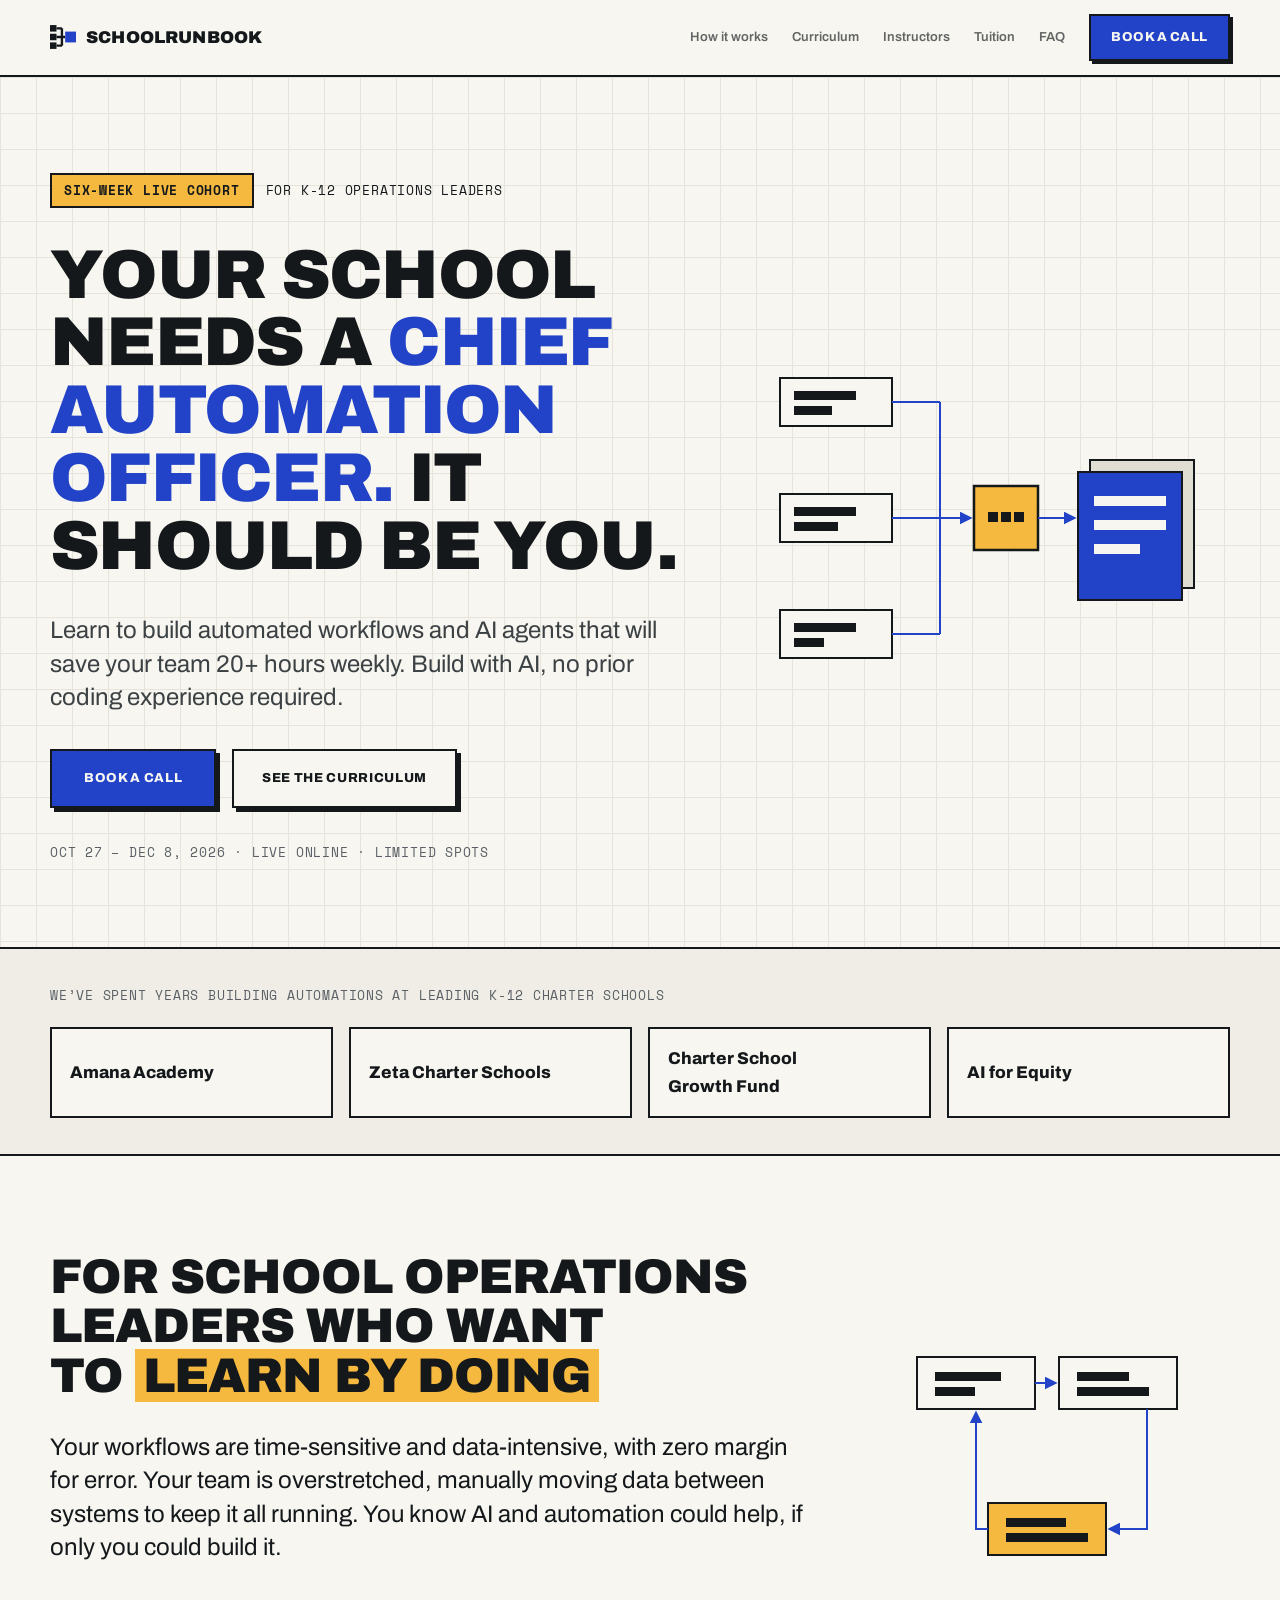
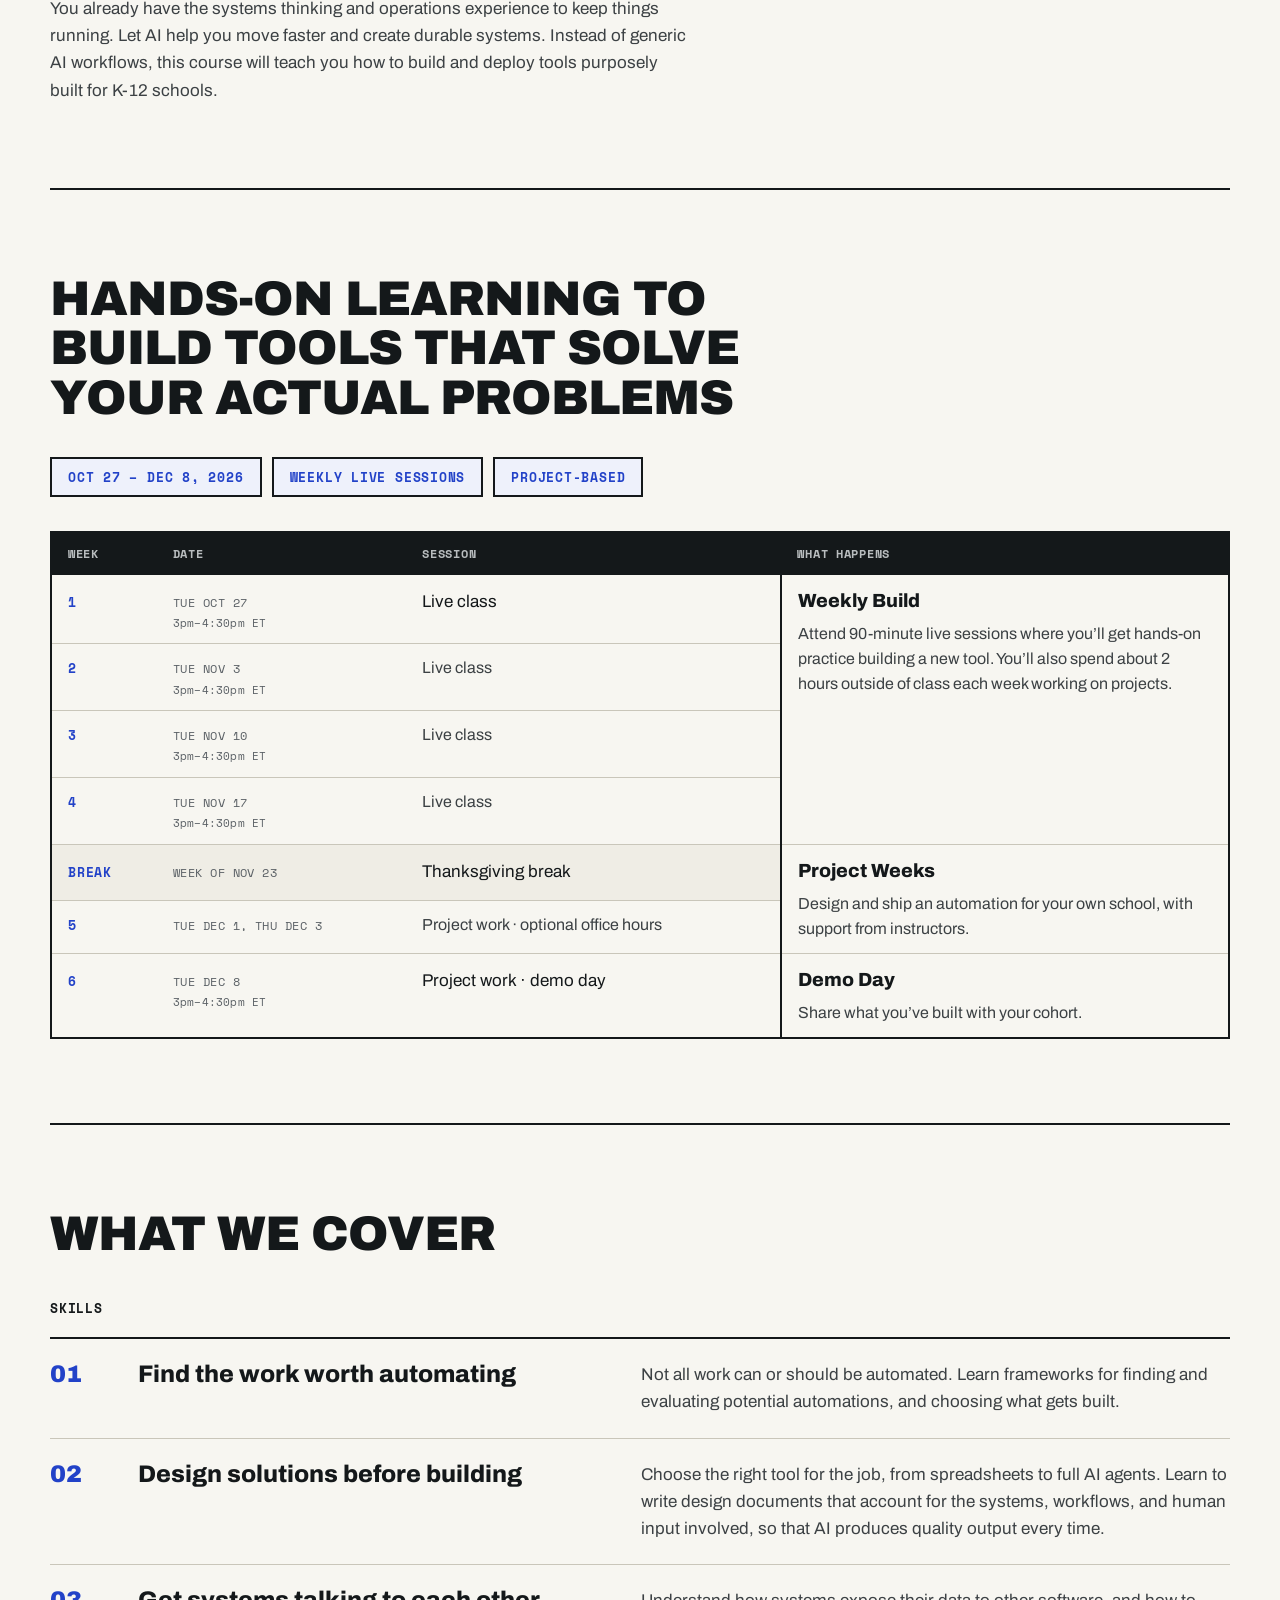
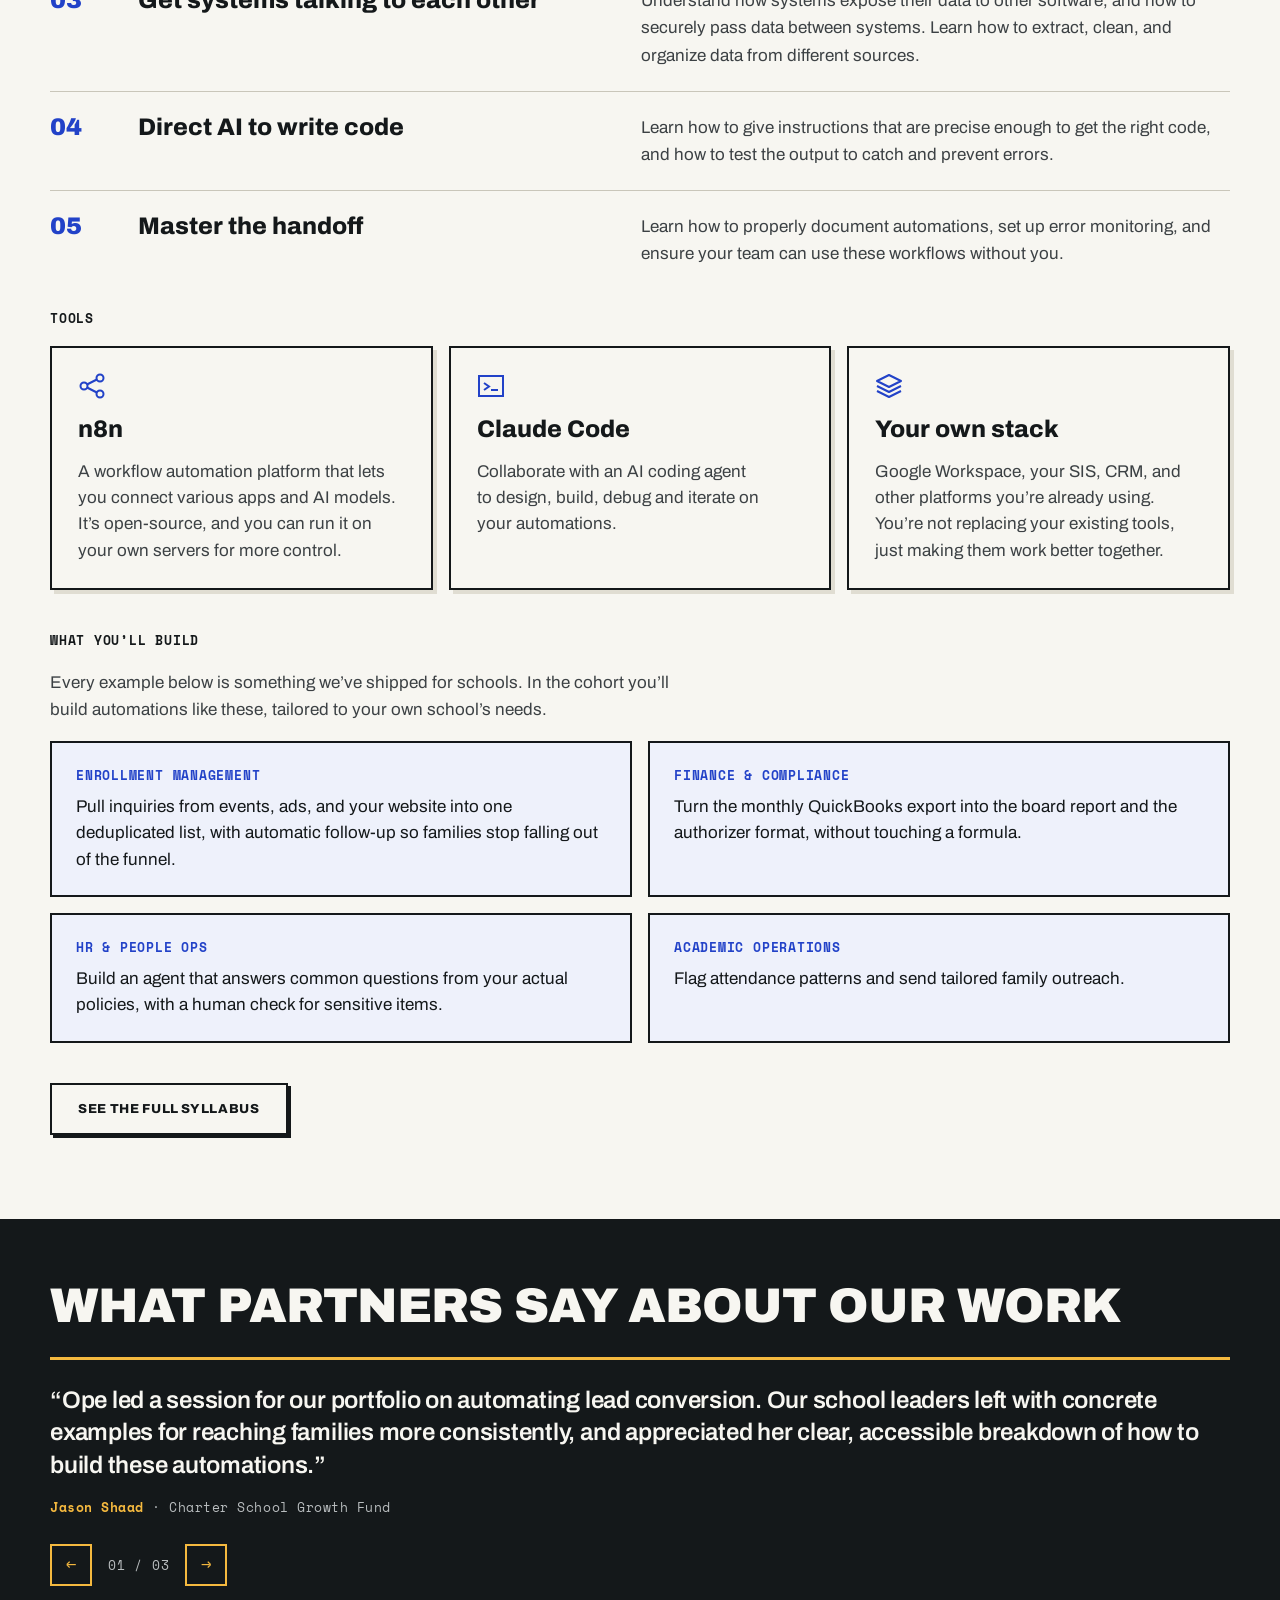
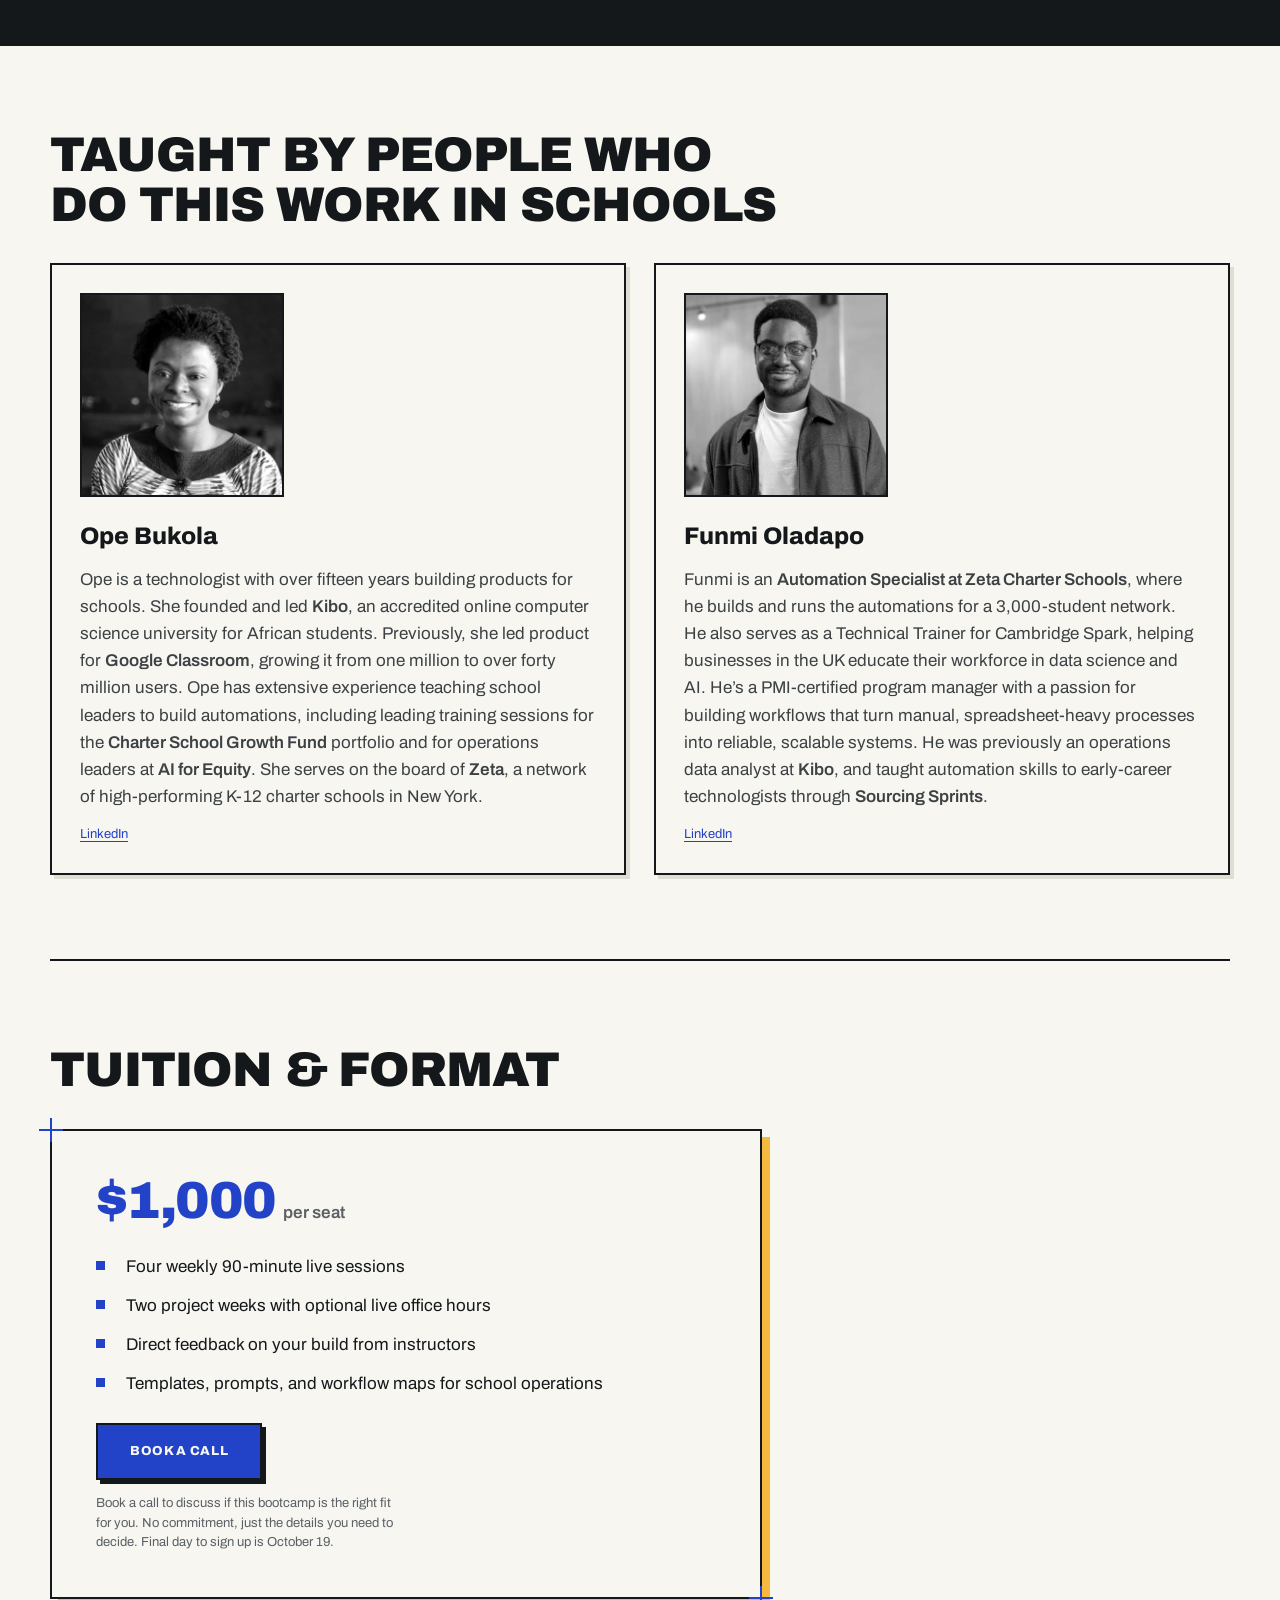
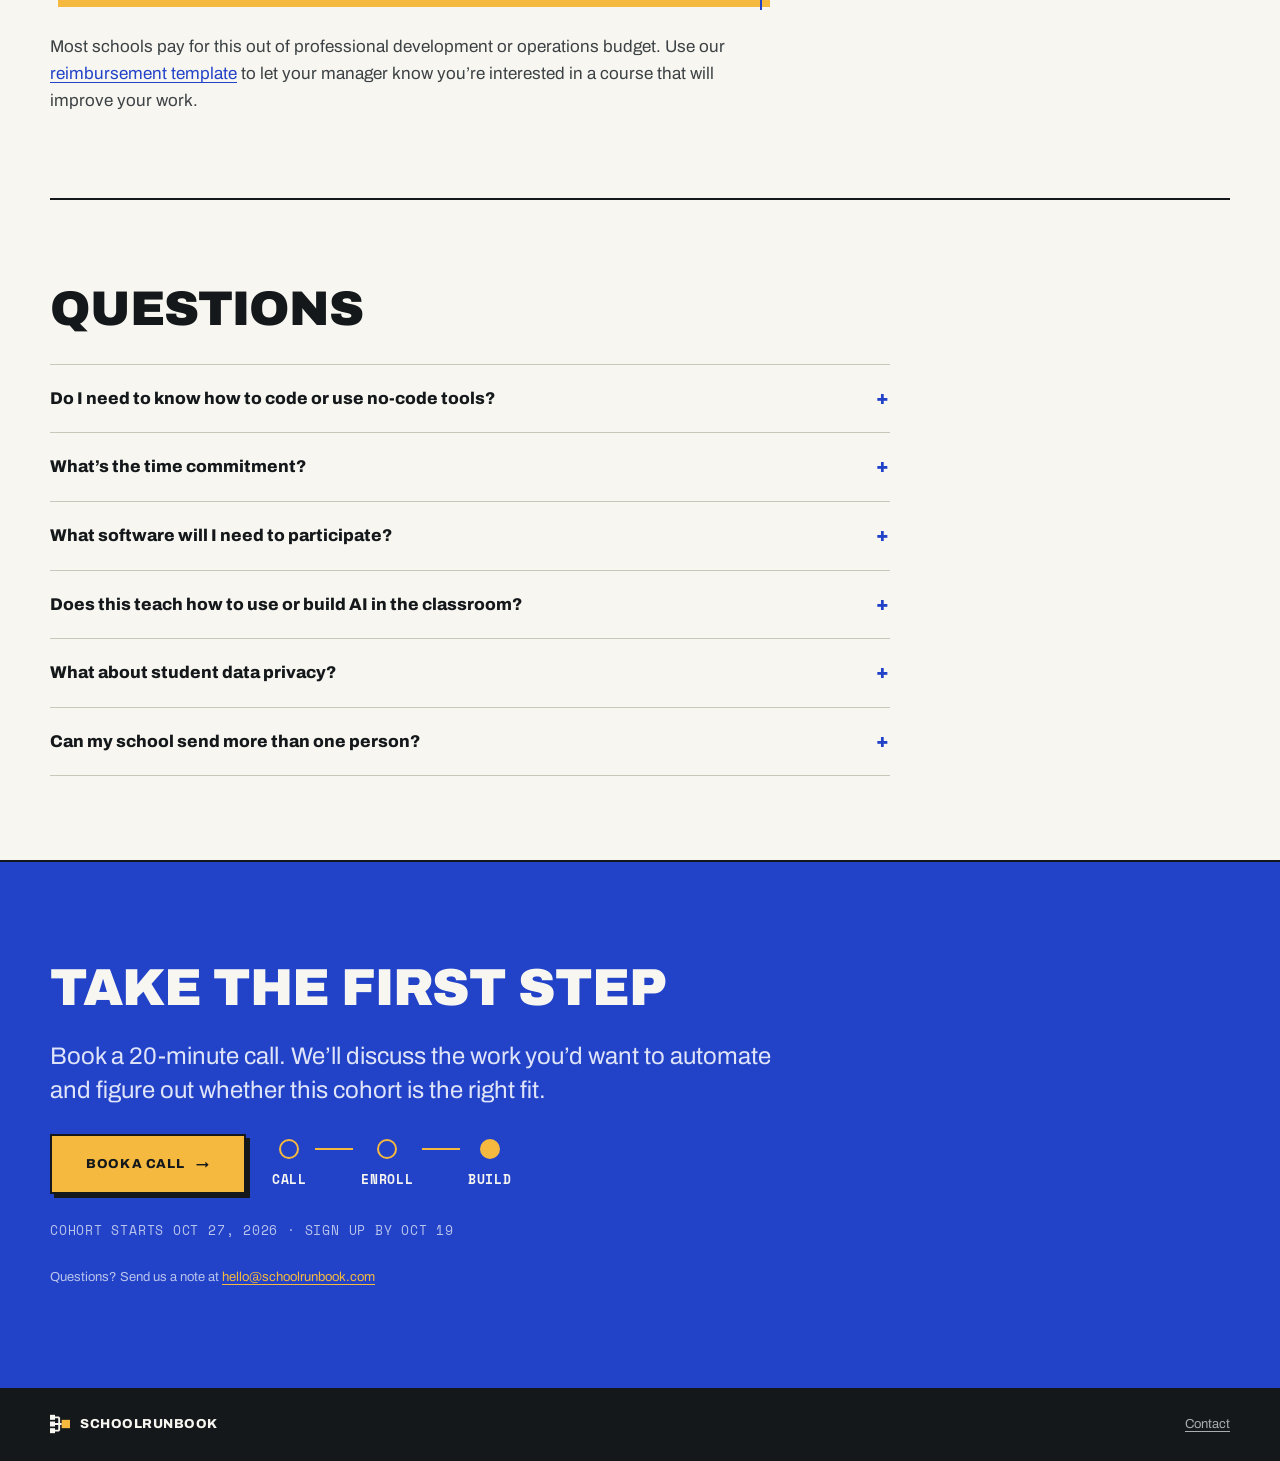
==== commit aca719ce: "Add /syllabus redirect to the syllabus Google Doc Point the syllabus button at /syllabus instead of " ====
--- a/index.html
+++ b/index.html
@@ -359,7 +359,7 @@
         </div>
       </div>
 
-      <div><a class="btn btn--outline" href="mailto:hello@schoolrunbook.com?subject=Full%20syllabus%20request">Request
+      <div><a class="btn btn--outline" href="/syllabus/" target="_blank" rel="noopener">See
           the full syllabus</a></div>
     </section>
 
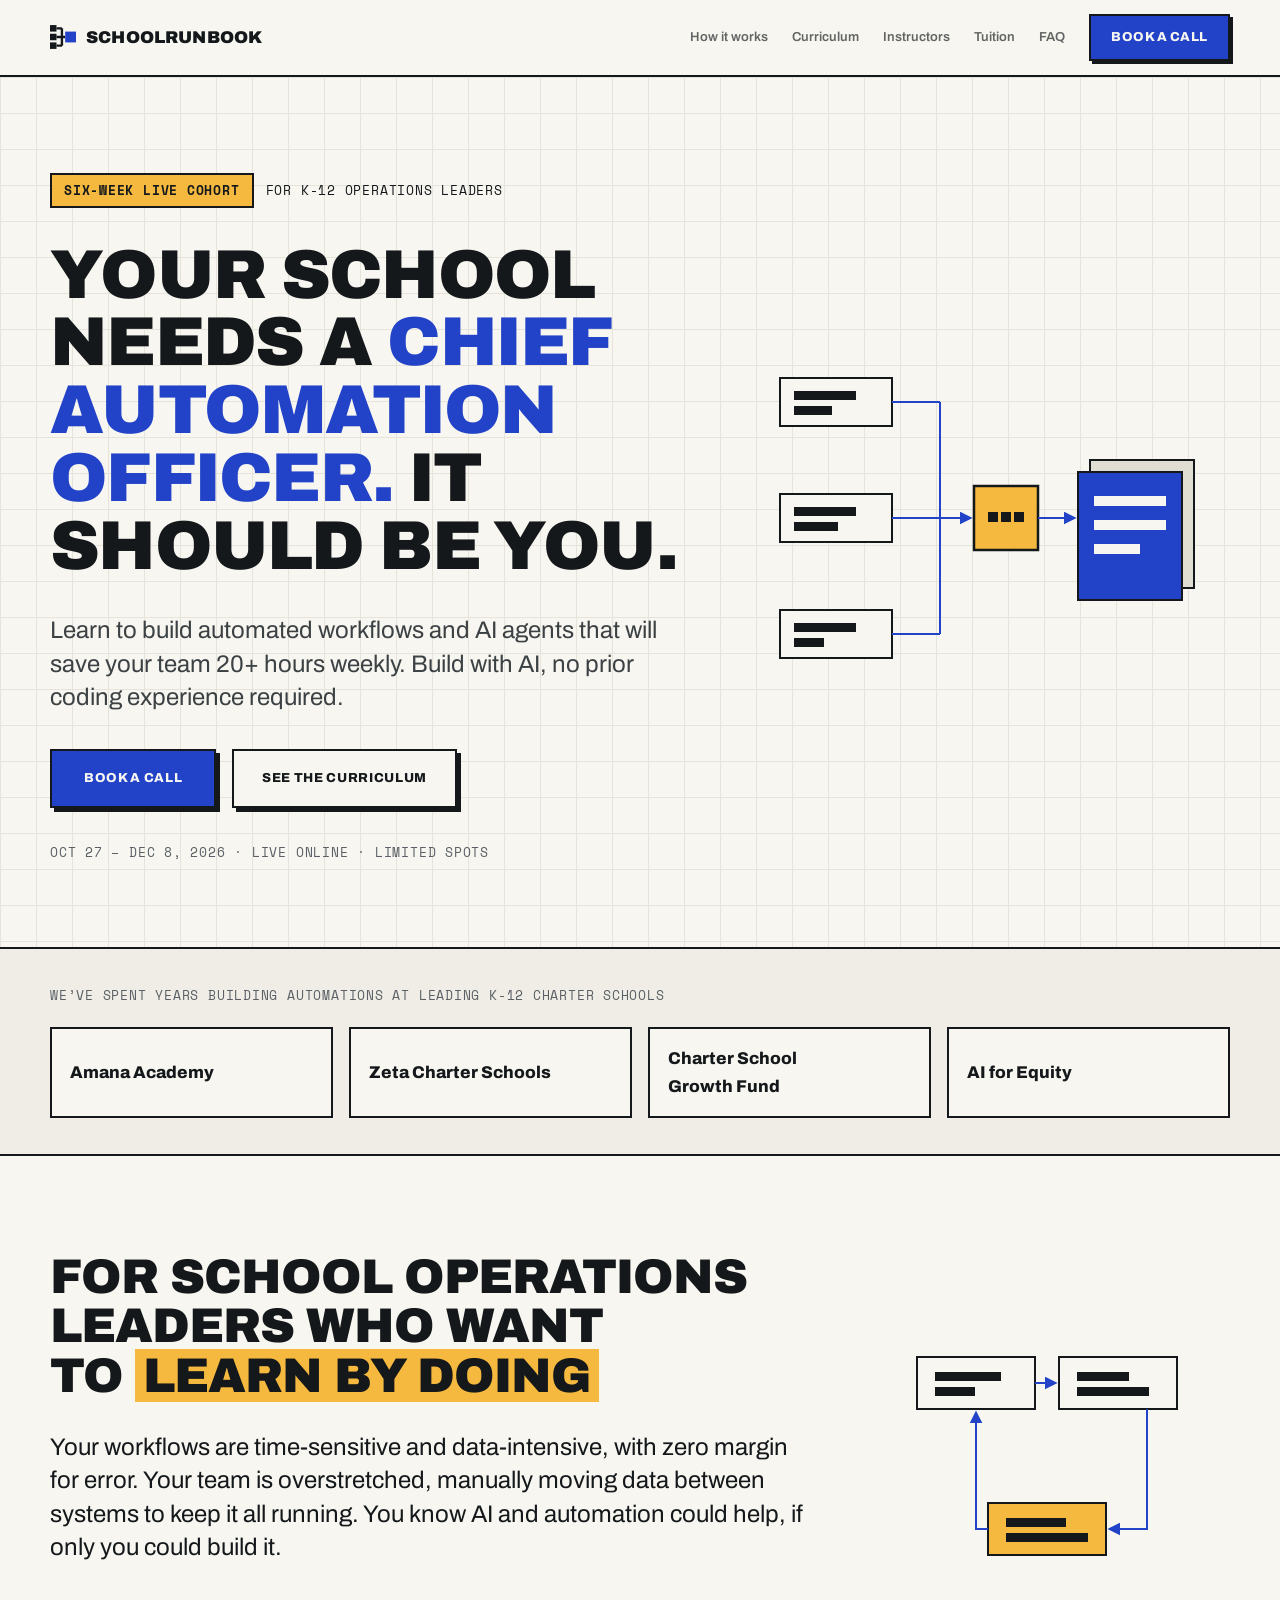
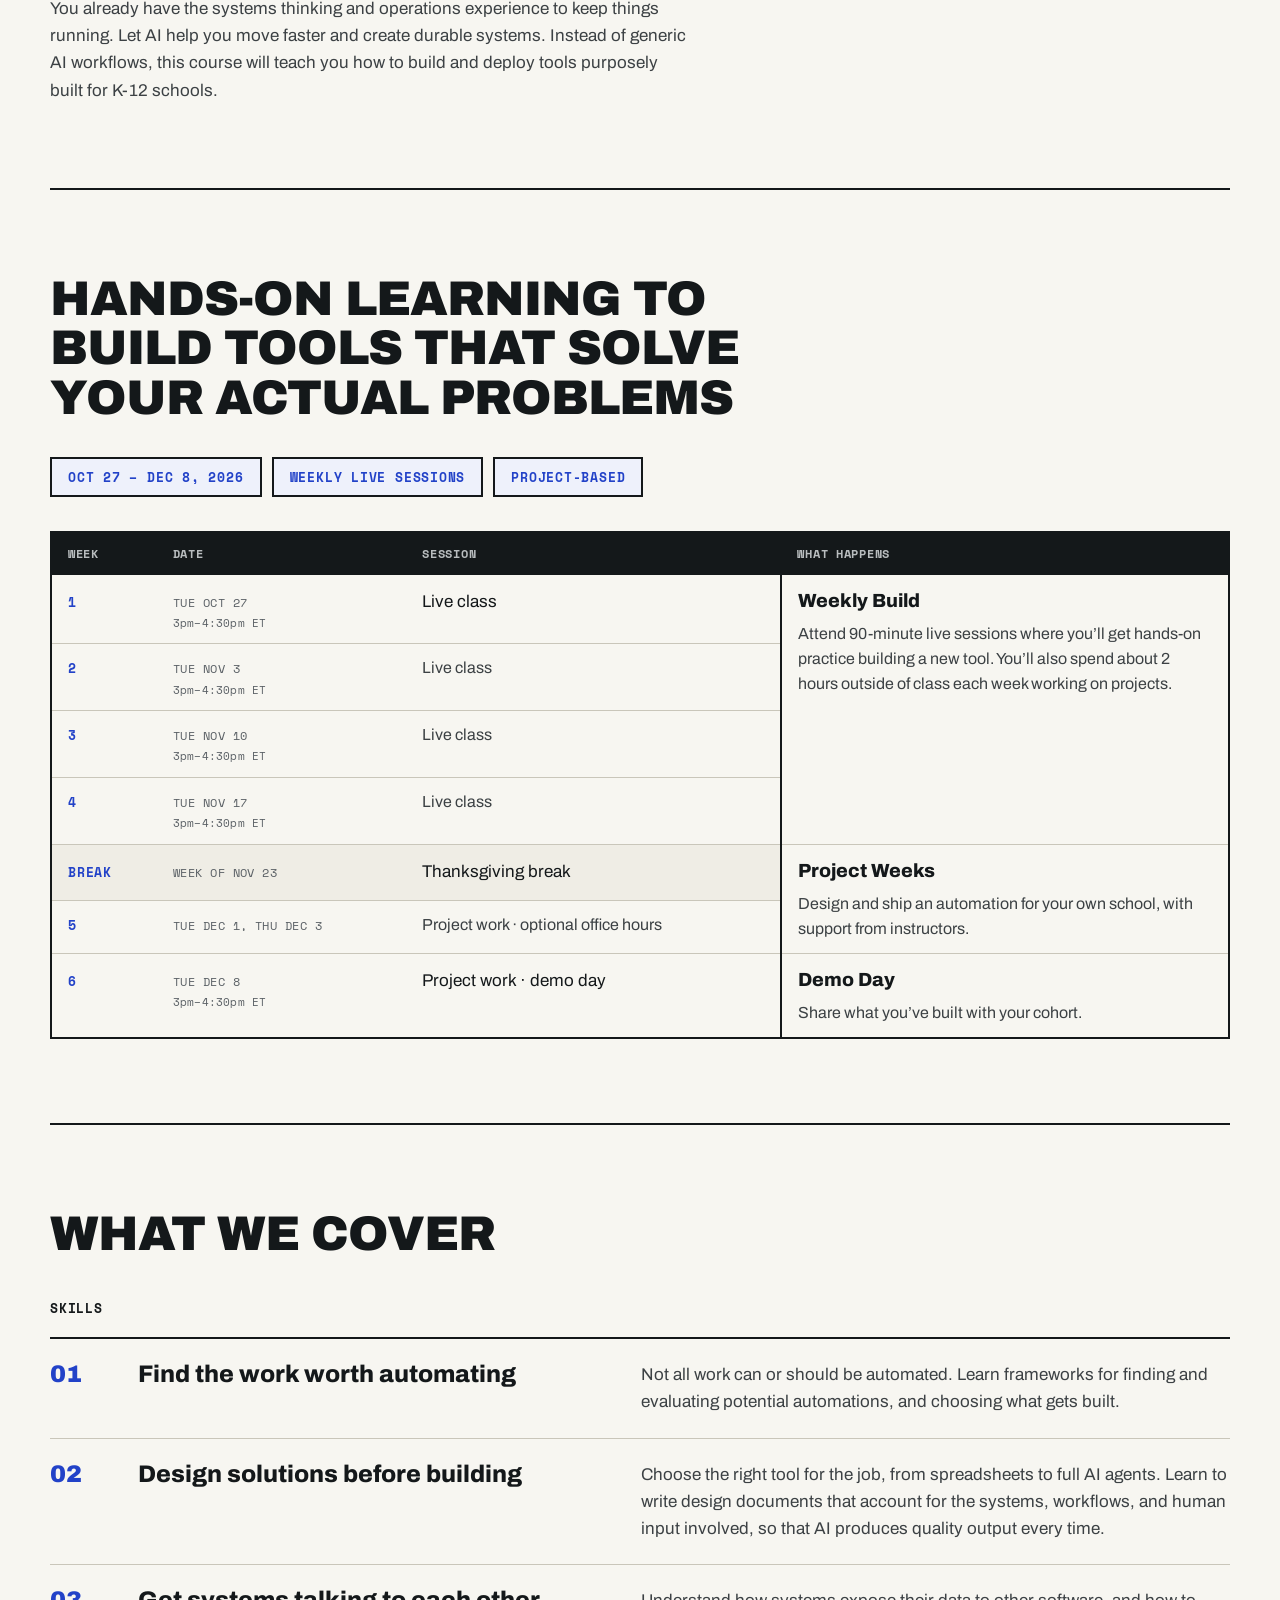
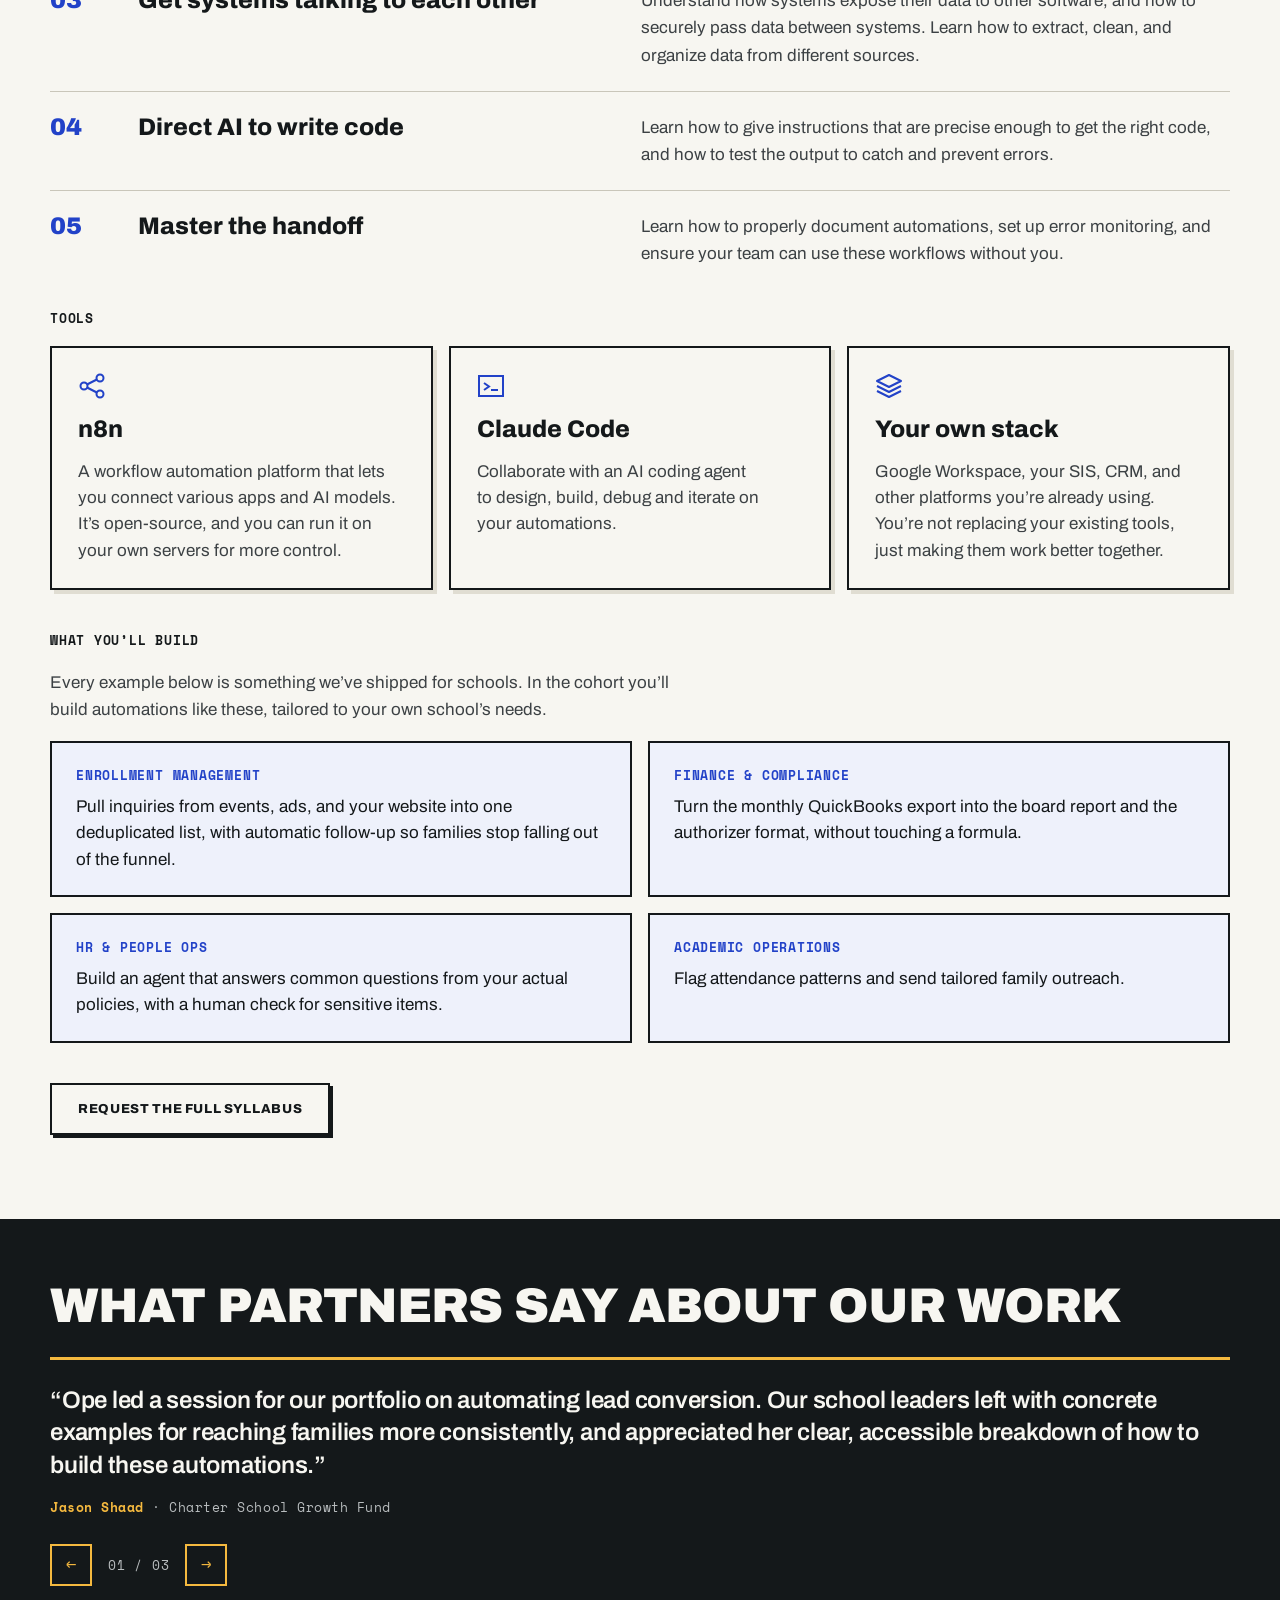
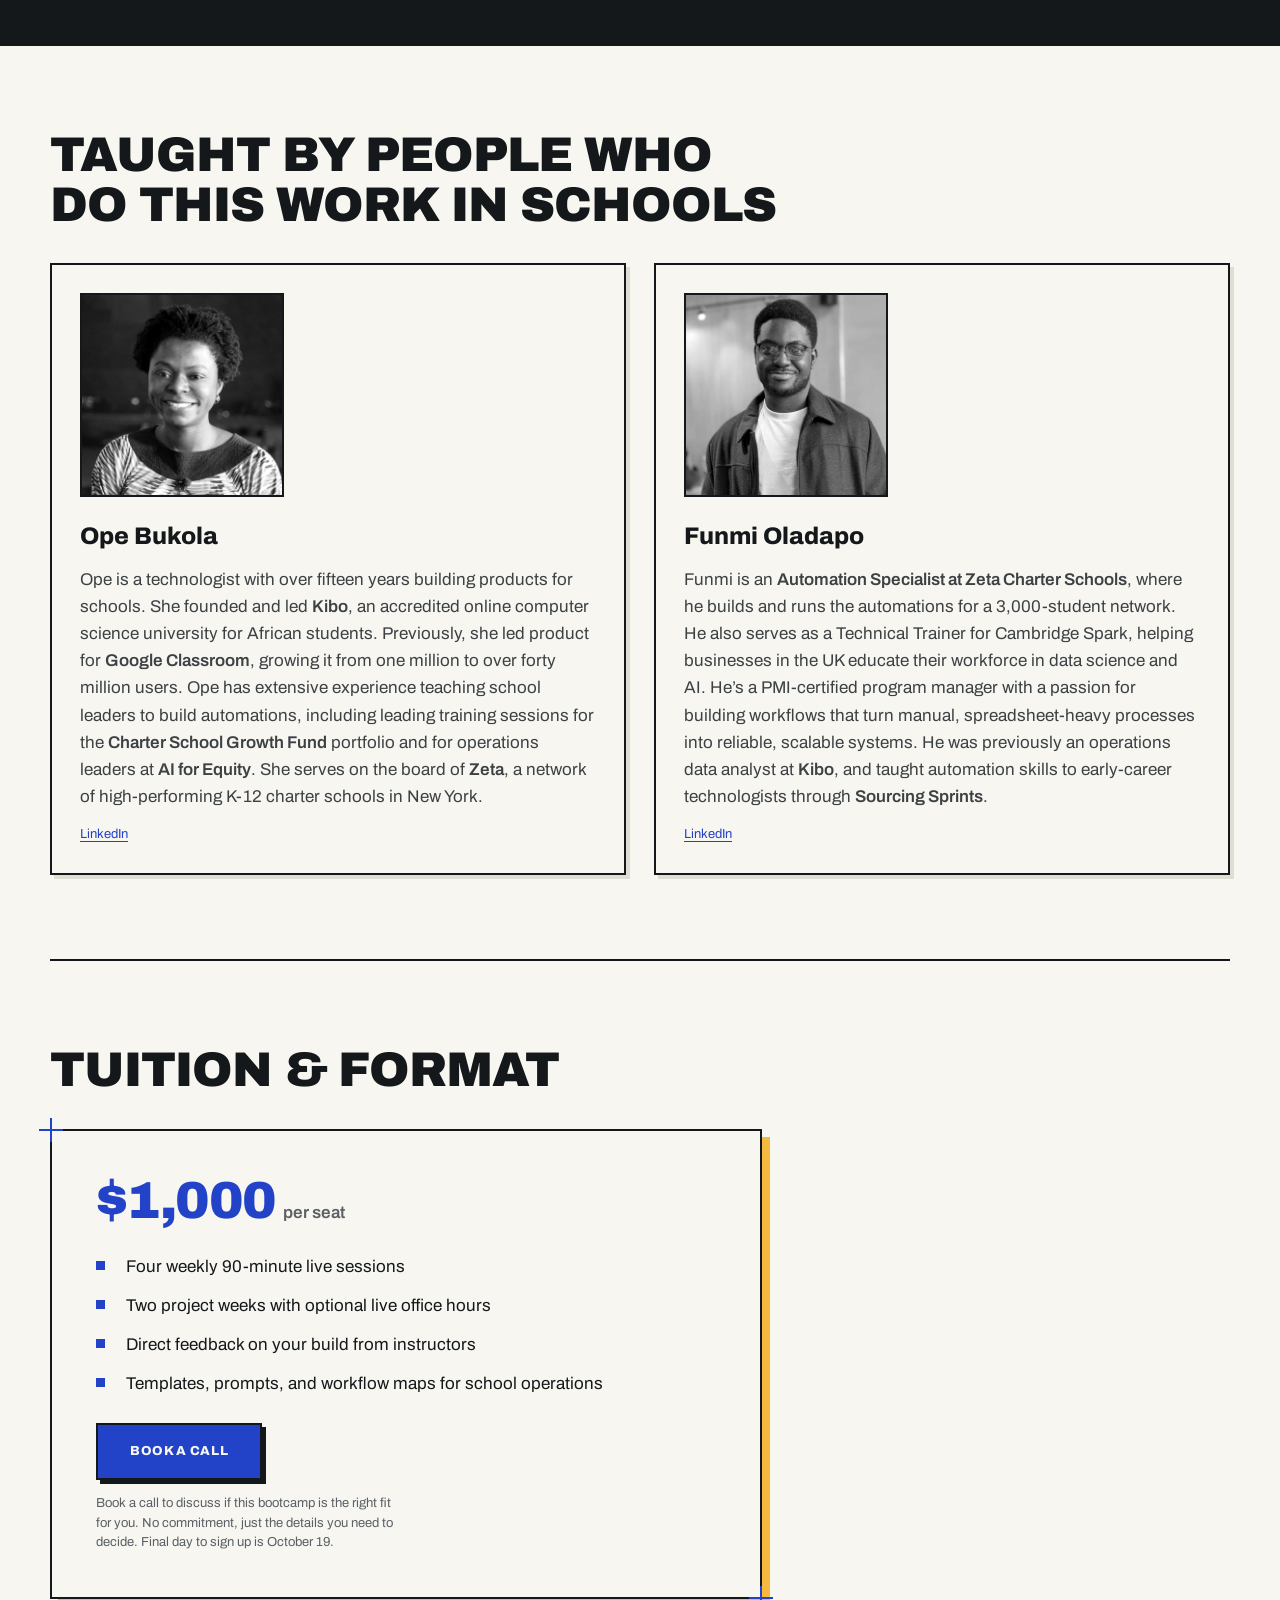
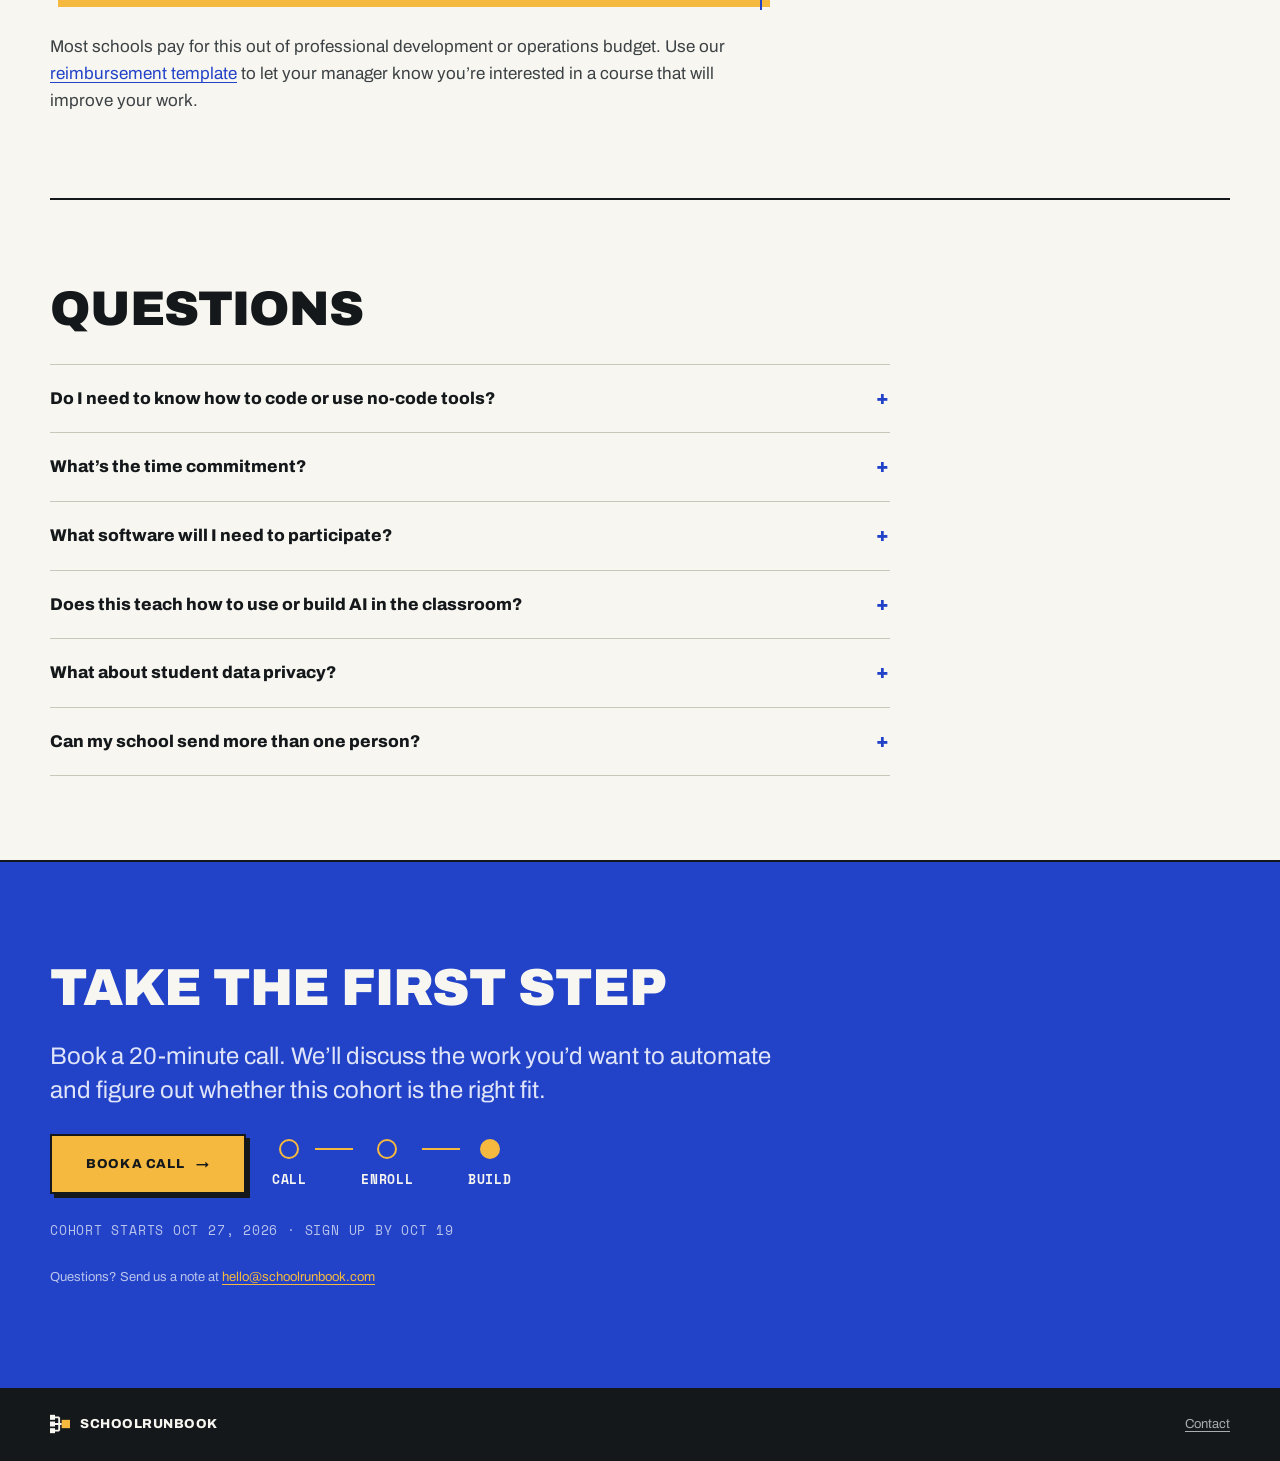
==== commit a513ab8b: "Restore the email request for the syllabus button Keep /syllabus as a link to send on request rather" ====
--- a/index.html
+++ b/index.html
@@ -359,7 +359,7 @@
         </div>
       </div>
 
-      <div><a class="btn btn--outline" href="/syllabus/" target="_blank" rel="noopener">See
+      <div><a class="btn btn--outline" href="mailto:hello@schoolrunbook.com?subject=Full%20syllabus%20request">Request
           the full syllabus</a></div>
     </section>
 
